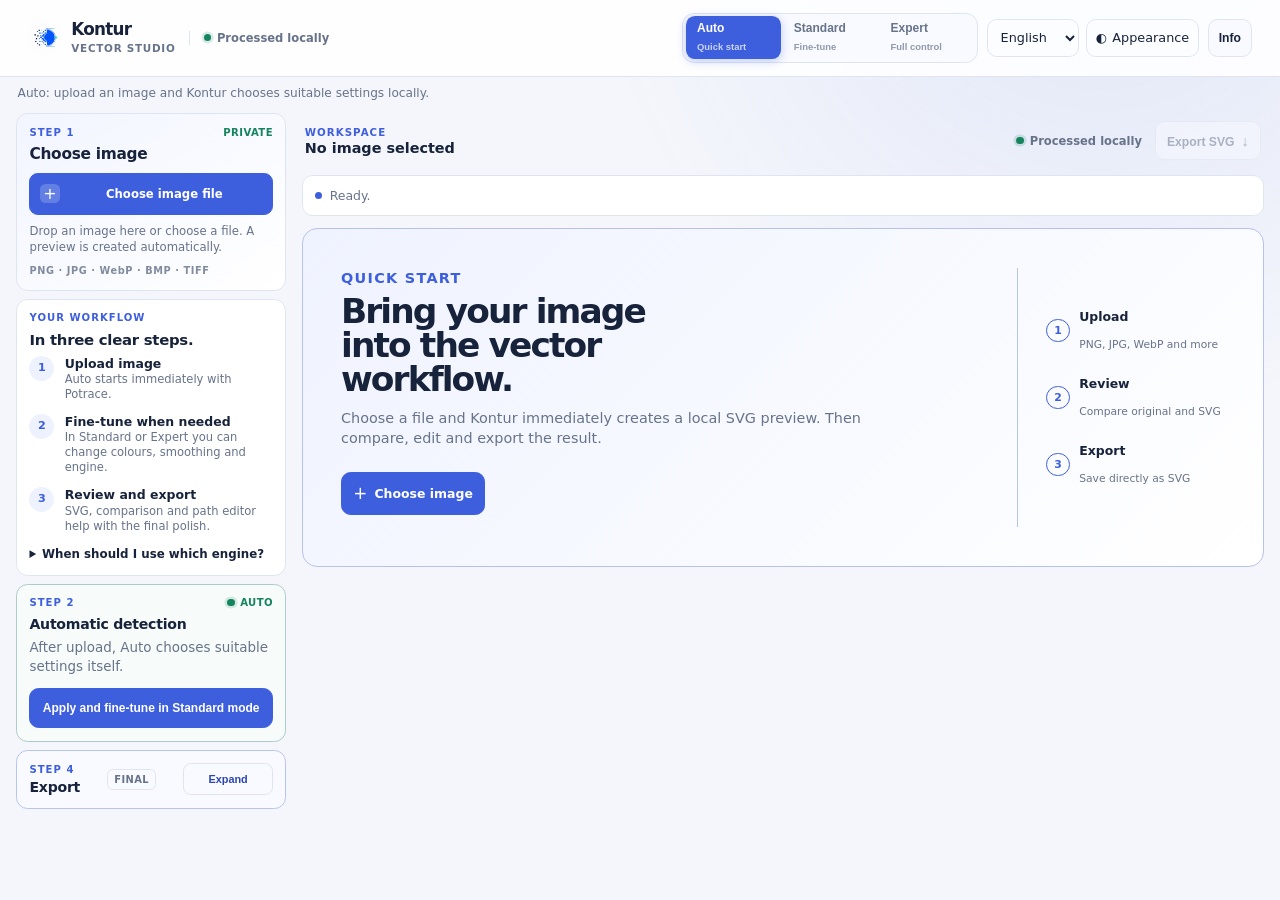
==== tool.html @ 6f922ee9 "init" ====
<!doctype html>
<html lang="de">
<head>
  <meta charset="utf-8" />
  <meta name="viewport" content="width=device-width, initial-scale=1, viewport-fit=cover" />
  <meta name="color-scheme" content="light dark" />
  <title>Kontur – Vektorwerkzeug</title>
  <script type="module" crossorigin src="./assets/tool-8g7IfiAO.js"></script>
  <link rel="modulepreload" crossorigin href="./assets/preferences-BocDan-e.js">
  <link rel="stylesheet" crossorigin href="./assets/tool-DD53dsA3.css">
</head>
<body data-mode="auto">
  <a class="skip-link" href="#workspace">Direkt zum Arbeitsbereich springen</a>
  <header class="topbar">
    <div class="topbar-heading">
      <a href="./" class="tool-home brand-lockup" aria-label="Kontur Startseite">
        <img src="./assets/kontur-mark-DJ_gaOQL.png" alt="" />
        <span><b>Kontur</b><small>Vector Studio</small></span>
      </a>
      <span class="local-badge"><i aria-hidden="true"></i> Verarbeitung lokal</span>
    </div>
    <div class="topbar-right">
      <div class="mode-switch" role="group" aria-label="Bedienmodus">
        <button type="button" data-mode-btn="auto" aria-pressed="true"><span>Auto</span><small>Schnellstart</small></button>
        <button type="button" data-mode-btn="standard" aria-pressed="false"><span>Standard</span><small>Feinjustieren</small></button>
        <button type="button" data-mode-btn="expert" aria-pressed="false"><span>Expert</span><small>Volle Kontrolle</small></button>
      </div>
      <div class="preference-controls" aria-label="Darstellung und Sprache">
        <label class="preference-select"><span class="visually-hidden">Sprache</span><select id="languageSelect" aria-label="Sprache"><option value="de">Deutsch</option><option value="en">English</option></select></label>
        <button id="themeToggle" class="theme-toggle" type="button" aria-label="Farbschema ändern" aria-pressed="false"><span aria-hidden="true">◐</span><span class="theme-label">Darstellung</span></button>
      </div>
      <button id="dependenciesButton" class="pill dependency-trigger" type="button" aria-haspopup="dialog" aria-controls="dependenciesDialog" aria-expanded="false" aria-label="Technik und Lizenzen anzeigen">
        Info
      </button>
    </div>
  </header>
  <dialog id="dependenciesDialog" class="dependencies-dialog" aria-labelledby="dependenciesTitle">
    <div class="dependencies-dialog-header">
      <div>
        <p class="eyebrow">Technik &amp; Lizenzen</p>
        <h2 id="dependenciesTitle">Worauf Kontur aufbaut</h2>
      </div>
      <button id="closeDependencies" type="button" class="dialog-close" aria-label="Hinweis schließen">×</button>
    </div>
    <p>Kontur kombiniert bewährte Open-Source-Werkzeuge für Vektorisierung, Bildverarbeitung und die Weboberfläche.</p>
    <p id="engineStatus" class="dependency-engine">Engine wird geprüft …</p>
    <div class="dependency-list" role="list">
      <article role="listitem"><strong><a href="https://potrace.sourceforge.net/" target="_blank" rel="noreferrer">Potrace</a></strong><span>Kontur- und Pfadvektorisierung · GPL-2.0</span></article>
      <article role="listitem"><strong><a href="https://www.npmjs.com/package/esm-potrace-wasm" target="_blank" rel="noreferrer">esm-potrace-wasm</a></strong><span>Potrace im Browser per WebAssembly · GPL-2.0</span></article>
      <article role="listitem"><strong><a href="https://github.com/jankovicsandras/imagetracerjs" target="_blank" rel="noreferrer">ImageTracerJS</a></strong><span>Optionale Farblayer-Vergleichsengine · Unlicense</span></article>
      <article role="listitem"><strong><a href="https://fastapi.tiangolo.com/" target="_blank" rel="noreferrer">FastAPI</a> · <a href="https://www.uvicorn.org/" target="_blank" rel="noreferrer">Uvicorn</a></strong><span>Server-API und lokale Laufzeit</span></article>
      <article role="listitem"><strong><a href="https://python-pillow.org/" target="_blank" rel="noreferrer">Pillow</a> · <a href="https://numpy.org/" target="_blank" rel="noreferrer">NumPy</a> · <a href="https://scipy.org/" target="_blank" rel="noreferrer">SciPy</a></strong><span>Bildverarbeitung, Analyse und Filter</span></article>
      <article role="listitem"><strong><a href="https://vite.dev/" target="_blank" rel="noreferrer">Vite</a></strong><span>Statischer Browser-Build für GitHub Pages</span></article>
    </div>
    <small>Die vollständigen direkten Abhängigkeiten stehen in <code>requirements.txt</code>, <code>package.json</code> und <code>package-lock.json</code>. Für die Veröffentlichung gelten die jeweiligen Lizenzbedingungen der verwendeten Projekte.</small>
  </dialog>
  <p id="modeHint" class="mode-hint"></p>

  <main class="layout">
    <aside class="controls" aria-label="Vektorisierungs-Einstellungen">
      <section class="card upload-card" id="dropzone">
        <div class="section-label"><span>Schritt 1</span><span class="upload-local">Privat</span></div>
        <h2>Bild auswählen</h2>
        <label class="file-picker" for="file" tabindex="0"><span class="file-picker-icon" aria-hidden="true">+</span><span>Bilddatei auswählen</span></label>
        <input id="file" class="visually-hidden" type="file" accept="image/*,.pbm,.pgm,.ppm,.bmp,.tif,.tiff" aria-describedby="fileHelp" />
        <p id="fileHelp">Ziehe ein Bild hierher oder wähle eine Datei. Die Vorschau wird automatisch erstellt.</p>
        <p class="upload-formats">PNG · JPG · WebP · BMP · TIFF</p>
      </section>

      <section class="card guide-card" id="guideCard" data-modes="auto">
        <div class="section-label"><span>Dein Ablauf</span></div>
        <h2>In drei klaren Schritten.</h2>
        <ol class="guide-list">
          <li><strong>Bild hochladen</strong><span>Auto startet direkt mit Potrace.</span></li>
          <li><strong>Bei Bedarf feinjustieren</strong><span>In Standard oder Expert kannst du Farben, Glättung und Engine ändern.</span></li>
          <li><strong>Ergebnis prüfen &amp; exportieren</strong><span>SVG, Vergleich und Pfad-Editor helfen beim letzten Feinschliff.</span></li>
        </ol>
        <details>
          <summary>Wann nehme ich welche Engine?</summary>
          <p><strong>Potrace</strong> ist der Standard und für Text, Logos und klare Konturen empfohlen. <strong>ImageTracerJS</strong> ist eine freiwillige Alternative zum Vergleichen von Farblayern; es wird nie automatisch gewählt.</p>
        </details>
      </section>

      <section class="card auto-summary" id="autoSummaryCard" data-modes="auto">
        <div class="section-label"><span>Schritt 2</span><span class="auto-indicator"><i aria-hidden="true"></i> Auto</span></div>
        <h2>Automatische Erkennung</h2>
        <div id="autoSummary" class="auto-summary-body">
          <p class="editor-empty">Nach dem Upload wählt Auto passende Einstellungen selbst aus.</p>
        </div>
        <button type="button" id="autoToStandard">Übernehmen &amp; in Standard feinjustieren</button>
      </section>

      <section class="card primary-colour-card" id="primaryColorCard" data-modes="auto standard expert">
        <div class="control-group-heading"><div><span class="section-label">Auto-Farben</span><h2>Hauptfarben-Abdeckung</h2></div><span class="control-group-note">Auto</span></div>
        <label>Abdeckung <span id="primary_color_coverage_value">60%</span>
          <input id="primary_color_coverage" name="primary_color_coverage" type="range" min="50" max="95" step="5" value="60" aria-describedby="primaryColorCoverageHelp" />
          <small id="primaryColorCoverageHelp">Kontur wählt die kleinste Zahl an Hauptfarben, die zusammen diesen Anteil der Vordergrundpixel abdecken. Der Außenhintergrund zählt nicht mit.</small>
        </label>
        <div class="primary-colour-actions">
          <button type="button" id="detectPrimaryColors">Hauptfarben automatisch bestimmen</button>
          <p id="primaryColorSummary" class="editor-empty" aria-live="polite">60% Abdeckung wird beim Auto-Trace verwendet.</p>
        </div>
      </section>

      <section class="card settings-card" data-modes="standard expert">
        <div class="section-label"><span>Schritt 2</span><span>Einstellungen</span></div>
        <h2>Einfach einstellen</h2>
        <p class="settings-intro">Starte mit einem Preset oder passe nur die Regler an, die für dein Bild wichtig sind.</p>
        <h3 class="settings-subheading">Presets</h3>
        <div class="button-row">
          <button type="button" data-preset="logo">Logo</button>
          <button type="button" data-preset="scan">Scan</button>
          <button type="button" data-preset="plotter">Plotter</button>
          <button type="button" data-preset="smooth_icon">Smooth Icon</button>
        </div>
      </section>

      <section class="card settings-card control-group" data-modes="standard expert">
        <div class="control-group-heading"><div><span class="section-label">Bild</span><h2>Vorverarbeitung</h2></div><span class="control-group-note">Optional</span></div>
        <p class="browser-capability-note" id="browserPreprocessNote" hidden>Browser-Version: Alpha, Tonwerte, Blur und Schwellwerte laufen lokal. Der adaptive Schwellwert ist browserseitig eine lokale Näherung. Median, Morphologie und Objektfilter gibt es in der Server-Version.</p>
        <label>Schwellwertmodus
          <select id="threshold_mode" name="threshold_mode">
            <option value="otsu">Otsu automatisch</option>
            <option value="fixed">Fixer Schwellwert</option>
            <option value="adaptive">Adaptiv lokal</option>
          </select>
        </label>
        <label>Fixer Schwellwert <span id="threshold_value">128</span>
          <input id="threshold" name="threshold" type="range" min="0" max="255" value="128" />
        </label>
        <label>Adaptive Radius <span id="adaptive_radius_value">12</span>
          <input id="adaptive_radius" name="adaptive_radius" type="range" min="2" max="80" value="12" />
        </label>
        <label>Adaptive Offset <span id="adaptive_offset_value">7</span>
          <input id="adaptive_offset" name="adaptive_offset" type="range" min="-40" max="40" step="0.5" value="7" />
        </label>
        <label class="check"><input id="invert" name="invert" type="checkbox" /> Invertieren</label>
        <label>Alpha-Behandlung
          <select id="alpha_mode" name="alpha_mode">
            <option value="white">Transparenz auf Weiß</option>
            <option value="black">Transparenz auf Schwarz</option>
            <option value="keep">Standard</option>
          </select>
        </label>
      </section>

      <section class="card settings-card control-group" data-modes="expert">
        <div class="control-group-heading"><div><span class="section-label">Bild</span><h2>Feinabstimmung</h2></div><span class="control-group-note">Expert</span></div>
        <label>Blur <span id="blur_radius_value">0</span>
          <input id="blur_radius" name="blur_radius" type="range" min="0" max="10" step="0.1" value="0" />
        </label>
        <label data-browser-server-only>Median <span id="median_size_value">0</span>
          <input id="median_size" name="median_size" type="range" min="0" max="9" step="1" value="0" />
        </label>
        <label>Helligkeit <span id="brightness_value">1</span>
          <input id="brightness" name="brightness" type="range" min="0.2" max="3" step="0.05" value="1" />
        </label>
        <label>Kontrast <span id="contrast_value">1</span>
          <input id="contrast" name="contrast" type="range" min="0.2" max="4" step="0.05" value="1" />
        </label>
        <label>Gamma <span id="gamma_value">1</span>
          <input id="gamma" name="gamma" type="range" min="0.2" max="4" step="0.05" value="1" />
        </label>
        <label data-browser-server-only>Opening <span id="morph_open_value">0</span>
          <input id="morph_open" name="morph_open" type="range" min="0" max="5" step="1" value="0" />
        </label>
        <label data-browser-server-only>Closing <span id="morph_close_value">0</span>
          <input id="morph_close" name="morph_close" type="range" min="0" max="5" step="1" value="0" />
        </label>
        <label data-browser-server-only>Kleine Objekte entfernen <span id="remove_small_objects_value">0</span> px
          <input id="remove_small_objects" name="remove_small_objects" type="range" min="0" max="1000" step="1" value="0" />
        </label>
      </section>

      <section class="card settings-card control-group" data-modes="standard expert">
        <div class="control-group-heading"><div><span class="section-label">Schritt 3</span><h2>Trace konfigurieren</h2></div><span class="control-group-note">SVG</span></div>
        <label id="traceEngineCard">Browser-Trace-Engine
          <select id="traceEngine" name="traceEngine">
            <option value="potrace">Potrace-WASM · empfohlen</option>
            <option value="imagetracer">ImageTracerJS · nur zum Vergleichen</option>
          </select>
          <small>Potrace bleibt die Voreinstellung – auch für Farbbilder. Die Auswahl läuft lokal im Browser.</small>
        </label>
        <label data-modes="standard">Kurvenglättung &amp; Punkte verbinden <span id="smoothness_value">50</span>
          <input id="smoothness" type="range" min="0" max="100" step="1" value="50" />
          <small>Links konturtreu, rechts glatter und mit weniger kleinen Punktinseln.</small>
        </label>
        <label>Farbe
          <input id="color" name="color" type="color" value="#111111" />
        </label>
        <label data-modes="expert">Turdsize <span id="turdsize_value">2</span>
          <input id="turdsize" name="turdsize" type="range" min="0" max="100" step="1" value="2" />
        </label>
        <label data-modes="expert">Turnpolicy
          <select id="turnpolicy" name="turnpolicy">
            <option value="minority">minority</option>
            <option value="majority">majority</option>
            <option value="black">black</option>
            <option value="white">white</option>
            <option value="left">left</option>
            <option value="right">right</option>
            <option value="random">random</option>
          </select>
        </label>
        <label data-modes="expert">Alphamax <span id="alphamax_value">1</span>
          <input id="alphamax" name="alphamax" type="range" min="0" max="1.333" step="0.01" value="1" />
        </label>
        <label class="check" data-modes="expert"><input id="opticurve" name="opticurve" type="checkbox" checked /> Opticurve aktiv</label>
        <label data-modes="expert">Opttolerance <span id="opttolerance_value">0.2</span>
          <input id="opttolerance" name="opttolerance" type="range" min="0" max="2" step="0.01" value="0.2" />
        </label>
        <label data-modes="expert">SVG-Präzision <span id="svg_precision_value">3</span>
          <input id="svg_precision" name="svg_precision" type="range" min="0" max="8" step="1" value="3" />
        </label>
        <label class="check" data-modes="expert"><input id="optimize_svg" name="optimize_svg" type="checkbox" checked /> SVG vereinfachen</label>
        <button id="traceButton" type="button" class="primary-button trace-action">Vorschau aktualisieren</button>
      </section>

      <section class="card settings-card control-group" data-modes="standard expert">
        <div class="control-group-heading"><div><span class="section-label">Optional</span><h2>Farbe &amp; Layer</h2></div><span class="control-group-note">Mehrfarbig</span></div>
        <p class="browser-capability-note" id="browserLayerNote" hidden>Browser-Version: Farblayer, Hintergrund-Erkennung, Farbinseln-Bereinigung und Kantenüberlappung laufen lokal. Sehr große Bilder benötigen dafür etwas mehr Rechenzeit.</p>
        <label>Posterize-Farben <span id="posterize_levels_value">1</span>
          <input id="posterize_levels" name="posterize_levels" type="range" min="1" max="12" step="1" value="1" />
        </label>
        <div id="posterizePalettePreview" class="posterize-palette-preview" aria-live="polite">
          <p class="editor-empty">Nach dem Upload siehst du hier die voraussichtlichen Paletten für jede Farbanzahl.</p>
        </div>
        <label class="check"><input id="posterize_skip_background" name="posterize_skip_background" type="checkbox" checked /> dominanten/weißen Hintergrund überspringen</label>
        <label>Ähnliche Farbinseln angleichen <span id="posterize_color_merge_value">28</span>
          <input id="posterize_color_merge" name="posterize_color_merge" type="range" min="0" max="100" step="1" value="28" />
          <small>Gleicht nur kleine, direkt angrenzende Farbfragmente an. 0 deaktiviert diese Bereinigung.</small>
        </label>
        <label>Speckle-Filter <span id="posterize_min_region_value">0</span> px
          <input id="posterize_min_region" name="posterize_min_region" type="range" min="0" max="60" step="1" value="0" />
          <small>Entfernt isolierte Farbinseln entlang der Konturen. Kleine Werte von 2–6 eignen sich gut für komprimierte Logos.</small>
        </label>
        <div id="layers" class="layers"></div>
      </section>

      <section class="card export-card">
        <div class="control-group-heading"><div><span class="section-label">Schritt 4</span><h2>Export</h2></div><span class="control-group-note">Final</span></div>
        <div class="button-row export-row">
          <button type="button" data-backend="svg">SVG</button>
          <button type="button" data-backend="dxf" data-browser-server-only>DXF</button>
          <button type="button" data-backend="eps" data-browser-server-only>EPS</button>
          <button type="button" data-backend="pdf" data-browser-server-only>PDF</button>
        </div>
        <div data-modes="expert" data-browser-server-only class="expert-export">
          <label>Weiteres Backend
            <select id="extraBackend">
              <option value="gimppath">gimppath</option>
              <option value="ps">ps</option>
              <option value="pdfpage">pdfpage</option>
              <option value="geojson">geojson</option>
              <option value="pgm">pgm</option>
            </select>
          </label>
          <button type="button" id="extraExportButton">Exportieren</button>
        </div>
        <div data-modes="standard expert" data-browser-server-only>
          <hr />
          <label>Batch-Dateien
            <input id="batchFiles" type="file" multiple accept="image/*,.pbm,.pgm,.ppm,.bmp,.tif,.tiff" />
          </label>
          <button id="batchButton" type="button">Batch als ZIP</button>
        </div>
      </section>
    </aside>

    <section class="workspace" id="workspace" tabindex="-1" aria-label="Vorschau und SVG-Editor">
      <div class="workspace-topline">
        <div class="workspace-context">
          <span class="workspace-overline">Arbeitsfläche</span>
          <strong id="fileSummary">Noch kein Bild ausgewählt</strong>
        </div>
        <div class="workspace-actions">
          <span class="workspace-local"><i aria-hidden="true"></i> Lokal verarbeitet</span>
          <button id="workspaceExport" type="button" class="workspace-export" data-backend="svg" disabled>SVG exportieren <span aria-hidden="true">↓</span></button>
        </div>
      </div>
      <div class="status" id="status" role="status" aria-live="polite" aria-atomic="true"><i aria-hidden="true"></i>Bereit.</div>
      <section class="quickstart" id="quickstart" aria-labelledby="quickstartTitle">
        <div>
          <p class="eyebrow">Schnellstart</p>
          <h2 id="quickstartTitle">Zieh dein Bild in den Vektor-Workflow.</h2>
          <p>Wähle eine Datei aus und Kontur erstellt direkt eine lokale SVG-Vorschau. Danach vergleichst, bearbeitest und exportierst du das Ergebnis.</p>
          <label class="welcome-upload" for="file"><span aria-hidden="true">+</span> Bild auswählen</label>
        </div>
        <div class="workflow-steps" aria-label="Arbeitsablauf">
          <span><i>1</i><b>Hochladen</b><small>PNG, JPG, WebP und mehr</small></span>
          <span><i>2</i><b>Prüfen</b><small>Original und SVG vergleichen</small></span>
          <span><i>3</i><b>Exportieren</b><small>Direkt als SVG speichern</small></span>
        </div>
      </section>
      <div class="preview-grid">
        <article class="preview-card source-card" id="sourcePreview" data-source-view="original">
          <div class="card-heading">
            <div>
              <span class="card-kicker">Quelle</span>
              <h2>Original &amp; Vorlage</h2>
              <p>Dein Bild und die aufbereitete Trace-Vorlage.</p>
            </div>
            <div class="preview-switch" role="group" aria-label="Rasteransicht">
              <button type="button" data-source-view-btn="original">Original</button>
              <button type="button" data-source-view-btn="layers"><span id="maskPreviewTitle">Binärmaske</span></button>
            </div>
          </div>
          <div class="stage source-stage">
            <p class="stage-empty">Nach dem Upload erscheinen hier Original und aufbereitete Vorlage.</p>
            <img id="originalPreview" alt="Originalvorschau" />
            <img id="binaryPreview" alt="Binäre Vorschau" />
          </div>
        </article>
        <article class="preview-card wide result-card" id="resultPreview" data-result-view="vector">
          <div class="card-heading">
            <div>
              <span class="card-kicker">Ergebnis</span>
              <h2>SVG prüfen</h2>
              <p id="resultViewHint">Klicke Pfade direkt in der SVG an, um sie zu bearbeiten.</p>
            </div>
            <div class="preview-switch" role="group" aria-label="Vektoransicht">
              <button type="button" data-result-view-btn="vector">SVG</button>
              <button type="button" data-result-view-btn="compare">Vergleich</button>
            </div>
          </div>
          <div class="result-panel" id="vectorResultPanel">
            <div class="stage svg-stage" id="svgPreview">
              <p class="stage-empty stage-empty-vector">Die bearbeitbare SVG erscheint nach dem ersten Trace hier.</p>
            </div>
          </div>
          <div class="result-panel" id="compareResultPanel" hidden>
            <div class="compare-panel-heading">
              <p id="compareInstruction">Ziehe die Trennlinie direkt im Bild: links Vektor, rechts Original.</p>
              <span class="compare-readout" id="compareReadout">Vektor links 50%</span>
            </div>
            <div class="compare-stage" id="compareStage" style="--compare-position: 50%;" aria-describedby="compareInstruction compareReadout">
              <img id="compareOriginal" alt="Original für den Direktvergleich" />
              <div class="compare-vector" id="compareVector" aria-hidden="true"></div>
              <div class="compare-divider" aria-hidden="true"><i></i></div>
              <div class="compare-side-labels" aria-hidden="true"><span>Vektor</span><span>Original</span></div>
              <p class="stage-empty stage-empty-compare">Nach dem Trace kannst du Vektor und Original direkt vergleichen.</p>
              <input id="compareRange" class="compare-range" type="range" min="0" max="100" value="50" aria-label="Vergleichsposition: links Vektor, rechts Original" aria-describedby="compareInstruction" />
            </div>
          </div>
        </article>
        <section class="card vector-editor" aria-labelledby="vectorEditorTitle" data-modes="standard expert">
          <div class="card-heading editor-appbar">
            <div>
              <p class="editor-app-label">Schritt 4 · SVG-Editor</p>
              <h2 id="vectorEditorTitle">Verfeinern</h2>
            </div>
            <div class="editor-app-actions" role="group" aria-label="Schnellaktionen">
              <button type="button" data-editor-proxy="undoEditor" aria-label="Rückgängig" title="Rückgängig">↶</button>
              <button type="button" data-editor-proxy="redoEditor" aria-label="Wiederholen" title="Wiederholen">↷</button>
              <button type="button" data-editor-proxy="resetSvgEditor" aria-label="Änderungen verwerfen" title="Änderungen verwerfen">↺</button>
              <button id="exportEditedSvg" type="button" disabled>Exportieren</button>
            </div>
          </div>
          <div class="editor-grid">
            <section class="editor-panel editor-layers-panel">
              <h3>Farblayer</h3>
              <div id="editorLayerControls" class="editor-layer-controls" aria-live="polite">
                <p class="editor-empty">Nach dem ersten Trace erscheinen hier die Farblayer.</p>
              </div>
              <p class="editor-empty editor-layer-export-hint">Häkchen steuern Sichtbarkeit und Export. Mit ↑/↓ änderst du die Stapelreihenfolge; Farbe und Deckkraft gelten für den ganzen Layer. Für eine Maske zuerst die sichtbare Maskenform auswählen.</p>
              <button id="exportVisibleLayers" type="button" disabled>Sichtbare Layer exportieren</button>
            </section>
            <section class="editor-panel editor-tools-panel">
              <h3>Auswahl &amp; Bereinigung</h3>
              <p class="editor-empty">Klicke Pfade an oder ziehe auf leerer Fläche einen Auswahlrahmen auf. Ziehe eine bestehende Auswahl direkt in der Grafik, um sie zu verschieben.</p>
              <div class="selection-toolbar" role="group" aria-label="Pfadauswahl">
                <button id="selectAllPaths" type="button" disabled>Alle auswählen</button>
                <button id="invertPathSelection" type="button" disabled>Auswahl umkehren</button>
                <button id="clearPathSelection" type="button" disabled>Aufheben</button>
              </div>
              <div class="selection-gesture-controls">
                <label>Auswahlform
                  <select id="selectionGestureShape">
                    <option value="rectangle">Rechteck</option>
                    <option value="polygon">Polygon</option>
                    <option value="freehand">Freihand</option>
                  </select>
                </label>
                <label>Trefferregel
                  <select id="selectionGestureRule">
                    <option value="touch">Berührt den Rahmen</option>
                    <option value="inside">Komplett im Rahmen</option>
                  </select>
                </label>
              </div>
              <small class="selection-gesture-hint">Polygon: Punkte klicken und mit Doppelklick oder Enter abschließen. Freihand: auf leerer Fläche zeichnen.</small>
              <div class="editor-history" role="group" aria-label="Bearbeitungsverlauf">
                <button id="undoEditor" type="button" disabled>Rückgängig</button>
                <button id="redoEditor" type="button" disabled>Wiederholen</button>
              </div>
              <p id="editorSelection" class="editor-empty" aria-live="polite">Klicke in der SVG-Vorschau auf einen Pfad, um ihn zu färben oder zu löschen.</p>
              <details class="editor-transform-panel" open>
                <summary>Duplizieren, Anordnen &amp; Ausrichten</summary>
                <p class="editor-empty">Mehrere Pfade lassen sich relativ zu ihrer gemeinsamen Auswahl ausrichten oder gleichmäßig verteilen.</p>
                <h4>Objekte</h4>
                <div class="editor-command-grid">
                  <button id="duplicateSelectedPaths" type="button" disabled>Duplizieren</button>
                  <button id="sendSelectionBackward" type="button" disabled>Eine Ebene zurück</button>
                  <button id="bringSelectionForward" type="button" disabled>Eine Ebene vor</button>
                  <button id="sendSelectionToBack" type="button" disabled>Ganz nach hinten</button>
                  <button id="bringSelectionToFront" type="button" disabled>Ganz nach vorn</button>
                </div>
                <h4>Ausrichten</h4>
                <div class="editor-command-grid editor-align-grid">
                  <button id="alignSelectionLeft" type="button" disabled>Links</button>
                  <button id="alignSelectionCenterX" type="button" disabled>Horizontal mittig</button>
                  <button id="alignSelectionRight" type="button" disabled>Rechts</button>
                  <button id="alignSelectionTop" type="button" disabled>Oben</button>
                  <button id="alignSelectionCenterY" type="button" disabled>Vertikal mittig</button>
                  <button id="alignSelectionBottom" type="button" disabled>Unten</button>
                  <button id="distributeSelectionHoriz" type="button" disabled>Horizontal verteilen</button>
                  <button id="distributeSelectionVertical" type="button" disabled>Vertikal verteilen</button>
                </div>
              </details>
              <details class="editor-tool-panel">
                <summary>Füllung &amp; Farblayer</summary>
                <p class="editor-empty">Farbe angleichen bündelt vollständige, ausgewählte Farblayer in der Layerliste. Die einzelnen Formen bleiben dabei erhalten.</p>
                <button id="mergeSelectedLayers" type="button" disabled>Farben angleichen &amp; Layer bündeln</button>
                <div class="gradient-controls">
                  <label>Startfarbe <input id="gradientStartColor" type="color" value="#2563eb" /></label>
                  <label>Endfarbe <input id="gradientEndColor" type="color" value="#8b5cf6" /></label>
                  <label>Winkel <span class="input-with-unit"><input id="gradientAngle" type="number" min="0" max="360" step="1" value="0" inputmode="numeric" /><i>°</i></span></label>
                </div>
                <button id="applyGradient" type="button" disabled>Farbverlauf auf Auswahl</button>
                <small>0° verläuft von links nach rechts. Der Verlauf richtet sich an der gesamten Auswahl aus.</small>
              </details>
              <details class="editor-tool-panel">
                <summary>Boolean (2 Pfade)</summary>
                <p class="editor-empty">Der zuletzt aktive Pfad bleibt erhalten. Vereinigung kombiniert Pfaddaten; Differenz und Schnittmenge bleiben als kompatible SVG-Maske bzw. -Clipping exportierbar.</p>
                <div class="editor-command-grid editor-boolean-grid">
                  <button id="booleanUnion" type="button" disabled>Vereinigung</button>
                  <button id="booleanDifference" type="button" disabled>Differenz</button>
                  <button id="booleanIntersection" type="button" disabled>Schnittmenge</button>
                </div>
                <small>Für präzise Geometrie werden nur zwei unverformte Pfade akzeptiert; zuvor verschobene Pfade lassen sich über „Änderungen verwerfen“ zurücksetzen.</small>
              </details>
              <div class="auto-select-panel">
                <div class="auto-select-heading">
                  <h4>Auto-Auswahl</h4>
                  <label class="check editor-inline-check"><input id="selectionRuleAdditive" type="checkbox" /> Auswahl ergänzen</label>
                </div>
                <div class="auto-select-actions">
                  <button id="selectPathsByColor" type="button" disabled>Gleiche Farbe wählen</button>
                  <label>Boxfläche kleiner als
                    <span class="input-with-unit"><input id="selectMaxArea" type="number" min="0" step="1" value="250" inputmode="decimal" /><i>SVG²</i></span>
                  </label>
                  <button id="selectSmallPaths" type="button" disabled>Kleine wählen</button>
                  <label>Boxfläche größer als
                    <span class="input-with-unit"><input id="selectMinArea" type="number" min="0" step="1" value="2500" inputmode="decimal" /><i>SVG²</i></span>
                  </label>
                  <button id="selectLargePaths" type="button" disabled>Große wählen</button>
                  <label>Abstand zur Auswahl
                    <span class="input-with-unit"><input id="selectNearbyDistance" type="number" min="0" step="1" value="40" inputmode="decimal" /><i>SVG</i></span>
                  </label>
                  <button id="selectNearbyPaths" type="button" disabled>Nahe wählen</button>
                </div>
                <small>„Nahe“ verwendet den zuletzt ausgewählten Pfad als Referenz. Die Boxfläche ist ideal für Punktartefakte; bei Bedarf die Grenzwerte an die SVG-Größe anpassen.</small>
              </div>
              <h3 class="editor-action-heading">Ausgewählte Pfade</h3>
              <div class="editor-actions">
                <button id="showNodes" type="button" disabled>Stützpunkte anzeigen</button>
                <button id="smoothSelectedPath" type="button" disabled>Pfad glätten</button>
                <button id="deleteSelectedPath" type="button" class="danger-button" disabled>Auswahl löschen</button>
                <button id="resetSvgEditor" type="button" disabled>Änderungen verwerfen</button>
              </div>
              <label class="selected-path-color">Farbe der Auswahl
                <input id="selectedPathColor" type="color" value="#111111" disabled />
              </label>
              <label>Glättungsstärke <span id="editorSmoothing_value">55</span>
                <input id="editorSmoothing" type="range" min="0" max="100" value="55" />
              </label>
              <small>Die Pfadglättung arbeitet nur auf zusammenhängenden Konturen. Mehrteilige Potrace-Pfade bleiben unverändert geschützt.</small>
            </section>
          </div>
        </section>
      </div>
      <section class="card metrics-card">
        <div class="metrics-heading"><div><span class="card-kicker">Datei-Check</span><h2>Analyse</h2></div><p>Aktuelle SVG-Werte</p></div>
        <dl id="metrics">
          <dt>Engine</dt><dd>—</dd>
          <dt>Pfade</dt><dd>—</dd>
          <dt>Dateigröße</dt><dd>—</dd>
          <dt>ViewBox</dt><dd>—</dd>
        </dl>
      </section>
    </section>
  </main>

</body>
</html>
---- assets/tool-DD53dsA3.css ----
:root{--bg:#f4f6fb;--panel:#fff;--panel-2:#f8faff;--text:#17223b;--muted:#67738a;--line:#dfe5f0;--accent:#3e5fdd;--accent-strong:#2c46ad;--accent-soft:#eef2ff;--danger:#b42318;--ok:#16835f;--ok-soft:#e9f8f1;--warn:#9b6911;--warn-soft:#fff6df;--shadow:0 14px 34px #22335414;--radius:14px;--radius-sm:8px}:root[data-theme=dark]{--bg:#0e1420;--panel:#171f2d;--panel-2:#1c2636;--text:#eef3fb;--muted:#a4b0c4;--line:#2b374b;--accent:#7f94ff;--accent-strong:#a7b5ff;--accent-soft:#202d50;--danger:#ff7771;--ok:#58d9a9;--ok-soft:#12372c;--warn:#f4bd52;--warn-soft:#382d13;--shadow:0 14px 34px #0000004d}@media (prefers-color-scheme:dark){:root:not([data-theme=light]){--bg:#0e1420;--panel:#171f2d;--panel-2:#1c2636;--text:#eef3fb;--muted:#a4b0c4;--line:#2b374b;--accent:#7f94ff;--accent-strong:#a7b5ff;--accent-soft:#202d50;--danger:#ff7771;--ok:#58d9a9;--ok-soft:#12372c;--warn:#f4bd52;--warn-soft:#382d13;--shadow:0 14px 34px #0000004d}}*{box-sizing:border-box}.skip-link{z-index:100;border-radius:var(--radius-sm);background:var(--text);color:var(--panel);padding:.65rem .9rem;font-weight:700;text-decoration:none;transition:transform .15s;position:fixed;top:.75rem;left:1rem;transform:translateY(-160%)}.skip-link:focus{transform:translateY(0)}.visually-hidden{clip:rect(0, 0, 0, 0);white-space:nowrap;border:0;width:1px;height:1px;margin:-1px;padding:0;position:absolute;overflow:hidden}body{color:var(--text);background:var(--bg);margin:0;font-family:ui-sans-serif,system-ui,-apple-system,Segoe UI,Roboto,sans-serif;transition:background-color .2s,color .2s}.topbar{border-bottom:1px solid var(--line);background:color-mix(in srgb, var(--panel) 92%, transparent);-webkit-backdrop-filter:blur(10px);backdrop-filter:blur(10px);z-index:20;flex-wrap:wrap;justify-content:space-between;align-items:flex-start;gap:1rem;padding:1.1rem 1.5rem;display:flex;position:sticky;top:0}.topbar-heading h1{background:linear-gradient(90deg, var(--accent), var(--accent-strong));color:#0000;-webkit-background-clip:text;background-clip:text}.topbar-right{flex-wrap:wrap;align-items:center;gap:.75rem;display:flex}.preference-controls{align-items:center;gap:.4rem;display:inline-flex}.preference-select{margin:0}.preference-select select,.theme-toggle{border:1px solid var(--line);background:var(--panel-2);width:auto;min-height:2.2rem;color:var(--text);font:inherit;border-radius:999px;margin:0;padding:.35rem .55rem;font-size:.8rem}.theme-toggle{cursor:pointer;align-items:center;gap:.35rem;display:inline-flex}h1,h2{margin:0}h1{letter-spacing:-.01em;font-size:1.4rem}.tool-home{color:inherit;text-decoration:none}.tool-home:hover{text-decoration:underline}h2{letter-spacing:.01em;margin-bottom:.85rem;font-size:.92rem}p{color:var(--muted);margin:.25rem 0 0}small{color:var(--muted);margin-top:.35rem;line-height:1.35;display:block}.mode-switch{background:var(--panel-2);border:1px solid var(--line);border-radius:999px;gap:.15rem;padding:.2rem;display:inline-flex}.mode-switch button{width:auto;color:var(--muted);cursor:pointer;background:0 0;border:none;border-radius:999px;margin:0;padding:.4rem .95rem;font-size:.82rem;font-weight:600;transition:background-color .15s,color .15s}.mode-switch button:hover{color:var(--text)}.mode-switch button.active{background:var(--accent);color:#fff;box-shadow:0 2px 8px #3457d559}.mode-hint{color:var(--muted);margin:.55rem 1.5rem 0;font-size:.82rem}.pill{border:1px solid var(--line);background:var(--panel-2);white-space:nowrap;border-radius:999px;padding:.45rem .7rem;font-size:.85rem}.pill.warn{color:var(--warn);border-color:color-mix(in srgb, var(--warn) 45%, var(--line));background:var(--warn-soft)}.pill.ok{color:var(--ok);border-color:color-mix(in srgb, var(--ok) 45%, var(--line));background:var(--ok-soft)}.dependency-trigger{cursor:pointer;width:auto;margin:0}.dependency-trigger:after{content:"↗";margin-left:.4rem;font-size:.8em}.dependencies-dialog{border:1px solid var(--line);border-radius:var(--radius);background:var(--panel);width:min(36rem,100vw - 2rem);max-height:min(44rem,100vh - 2rem);color:var(--text);box-shadow:var(--shadow);margin:auto;padding:1.25rem;overflow:auto}.dependencies-dialog::backdrop{-webkit-backdrop-filter:blur(3px);backdrop-filter:blur(3px);background:#0a0f1c8c}.dependencies-dialog-header{justify-content:space-between;align-items:flex-start;gap:1rem;display:flex}.dependencies-dialog h2{margin-bottom:.25rem;font-size:1.1rem}.dialog-close{flex:none;width:2.2rem;min-height:2.2rem;margin:0;padding:0;font-size:1.4rem;line-height:1}.dependency-engine{border:1px solid var(--line);border-radius:var(--radius-sm);background:var(--panel-2);color:var(--text);margin:1rem 0;padding:.6rem .7rem;font-weight:700}.dependency-engine.warn{color:var(--warn);border-color:color-mix(in srgb, var(--warn) 45%, var(--line))}.dependency-list{gap:.55rem;display:grid}.dependency-list article{border:1px solid var(--line);border-radius:var(--radius-sm);background:var(--panel-2);gap:.15rem;padding:.65rem .75rem;display:grid}.dependency-list a{color:var(--accent);text-underline-offset:.14em;text-decoration-thickness:1px}.dependency-list a:hover{color:var(--accent-strong)}.dependency-list span{color:var(--muted);font-size:.83rem;line-height:1.35}.layout{grid-template-columns:minmax(280px,380px) 1fr;min-height:calc(100vh - 110px);display:grid}.controls{border-right:1px solid var(--line);padding:1rem;overflow:auto}.card,.preview-card{background:var(--panel);border:1px solid var(--line);border-radius:var(--radius);box-shadow:var(--shadow)}.card{margin-bottom:1rem;padding:1.1rem}.upload-card{border-style:dashed}.file-picker{border:1px solid var(--accent);border-radius:var(--radius-sm);background:var(--accent);color:#fff;cursor:pointer;place-items:center;min-height:2.55rem;padding:.55rem .8rem;font-size:.88rem;font-weight:700;display:grid}.file-picker:hover{background:var(--accent-strong);border-color:var(--accent-strong)}.upload-card.dragover{border-color:var(--accent);background:var(--accent-soft)}.auto-summary-body{color:var(--text);font-size:.86rem;line-height:1.4}.auto-summary-body strong{color:var(--accent-strong);margin-bottom:.3rem;display:block}.browser-capability-note{border-left:3px solid var(--accent);border-radius:0 var(--radius-sm) var(--radius-sm) 0;background:var(--accent-soft);color:var(--muted);margin:-.15rem 0 .8rem;padding:.65rem .75rem;font-size:.8rem;line-height:1.35}#autoToStandard{background:var(--accent);color:#fff;border-color:var(--accent);margin-top:.9rem}#autoToStandard:hover{border-color:var(--accent-strong);background:var(--accent-strong)}.guide-list{counter-reset:guide;gap:.65rem;margin:0;padding:0;list-style:none;display:grid}.guide-list li{min-height:2.15rem;color:var(--text);counter-increment:guide;padding-left:2.45rem;font-size:.84rem;line-height:1.3;position:relative}.guide-list li:before{content:counter(guide);background:var(--accent-soft);width:1.75rem;height:1.75rem;color:var(--accent);border-radius:50%;place-items:center;font-weight:800;display:grid;position:absolute;top:0;left:0}.guide-list strong,.guide-list span{display:block}.guide-list span{color:var(--muted);font-size:.8rem}details{color:var(--muted);margin-top:.9rem;font-size:.82rem;line-height:1.4}summary{color:var(--text);cursor:pointer;font-weight:650}details p{font-size:inherit;margin-top:.6rem}.primary-button{border-color:var(--accent);background:var(--accent);color:#fff}.primary-button:hover{border-color:var(--accent-strong);background:var(--accent-strong)}.trace-action{margin-top:.7rem}label{color:var(--muted);margin:.8rem 0;font-size:.86rem;display:block}label.check{color:var(--text);align-items:center;gap:.5rem;display:flex}input[type=range],input[type=file],select,button,input[type=color]{width:100%;accent-color:var(--accent);margin-top:.35rem}select,button,input[type=file]{border:1px solid var(--line);border-radius:var(--radius-sm);background:var(--panel);color:var(--text);padding:.55rem .65rem}button{cursor:pointer;background:var(--panel-2);font-weight:600;transition:border-color .15s,transform 50ms}button:hover{border-color:var(--accent)}button:active{transform:translateY(1px)}button:disabled{opacity:.5;cursor:not-allowed}.button-row{grid-template-columns:repeat(2,minmax(0,1fr));gap:.5rem;display:grid}.export-row{grid-template-columns:repeat(4,minmax(0,1fr))}.expert-export{margin-top:.6rem}hr{border:0;border-top:1px solid var(--line);margin:1rem 0}.workspace{padding:1rem;overflow:auto}.quickstart{border:1px solid color-mix(in srgb, var(--accent) 30%, var(--line));border-radius:var(--radius);background:linear-gradient(120deg, var(--accent-soft), var(--panel));justify-content:space-between;align-items:center;gap:1.5rem;margin-bottom:1rem;padding:1.2rem;display:flex}.quickstart h2{margin-bottom:.4rem;font-size:1.15rem}.quickstart p{max-width:42rem;line-height:1.4}.eyebrow{color:var(--accent);letter-spacing:.09em;text-transform:uppercase;margin:0 0 .35rem;font-size:.72rem;font-weight:800}.workflow-steps{gap:.45rem;min-width:10rem;display:grid}.workflow-steps span{color:var(--accent);align-items:center;gap:.5rem;font-size:.85rem;font-weight:800;display:flex}.workflow-steps span:before{content:"";border:2px solid;border-radius:50%;width:1.2rem;height:1.2rem}.workflow-steps b{color:var(--text)}.status{background:var(--panel);border:1px solid var(--line);border-radius:var(--radius-sm);color:var(--muted);margin-bottom:1rem;padding:.75rem .9rem}.status.error{color:var(--danger);border-color:color-mix(in srgb, var(--danger) 40%, var(--line));background:color-mix(in srgb, var(--danger) 8%, var(--panel))}.preview-grid{grid-template-columns:minmax(300px,.9fr) minmax(460px,1.65fr);align-items:start;gap:1rem;display:grid}.preview-card{min-width:0;min-height:320px;padding:1rem}.preview-card.wide{grid-column:auto;min-height:0}.source-card{min-height:0}.source-stage{position:relative}.source-stage>img{grid-area:1/1}.source-card[data-source-view=original] #binaryPreview,.source-card[data-source-view=layers] #originalPreview{display:none}.stage{border:1px solid var(--line);border-radius:var(--radius-sm);background-image:linear-gradient(45deg, color-mix(in srgb, var(--line) 60%, transparent) 25%, transparent 25%), linear-gradient(-45deg, color-mix(in srgb, var(--line) 60%, transparent) 25%, transparent 25%), linear-gradient(45deg, transparent 75%, color-mix(in srgb, var(--line) 60%, transparent) 75%), linear-gradient(-45deg, transparent 75%, color-mix(in srgb, var(--line) 60%, transparent) 75%);background-position:0 0,0 10px,10px -10px,-10px 0;background-size:20px 20px;place-items:center;min-height:260px;display:grid;position:relative;overflow:auto}.stage img:not([src]){display:none}.stage-empty{z-index:5;border:1px dashed color-mix(in srgb, var(--muted) 45%, var(--line));background:color-mix(in srgb, var(--panel) 92%, transparent);max-width:18rem;color:var(--muted);text-align:center;pointer-events:none;border-radius:8px;grid-area:1/1;margin:0;padding:.75rem .9rem;font-size:.84rem;line-height:1.4}:is(.source-stage:has(#originalPreview[src]) .stage-empty,.svg-stage:has(svg) .stage-empty-vector,.compare-stage:has(#compareOriginal[src]) .stage-empty-compare){display:none}.stage img,.svg-stage svg{max-width:100%;max-height:70vh}.svg-stage svg{border:1px solid var(--line);background:#fff}.card-heading{justify-content:space-between;align-items:flex-start;gap:1rem;display:flex}.preview-switch{border:1px solid var(--line);background:var(--panel-2);border-radius:999px;align-items:center;padding:.2rem;display:inline-flex}.preview-switch button{width:auto;color:var(--muted);background:0 0;border:0;border-radius:999px;margin:0;padding:.35rem .6rem;font-size:.78rem}.preview-switch button.active{background:var(--panel);color:var(--accent);box-shadow:0 1px 3px #1018281f}.result-panel[hidden]{display:none}.compare-readout{border:1px solid var(--line);color:var(--accent);background:var(--accent-soft);border-radius:999px;flex:none;padding:.3rem .55rem;font-size:.78rem;font-weight:700}.compare-panel-heading{justify-content:space-between;align-items:center;gap:1rem;margin-bottom:.7rem;display:flex}.compare-panel-heading p{margin:0}.compare-stage{--compare-position:50%;cursor:ew-resize;touch-action:none;border:1px solid var(--line);border-radius:var(--radius-sm);background-image:linear-gradient(45deg, color-mix(in srgb, var(--line) 60%, transparent) 25%, transparent 25%), linear-gradient(-45deg, color-mix(in srgb, var(--line) 60%, transparent) 25%, transparent 25%), linear-gradient(45deg, transparent 75%, color-mix(in srgb, var(--line) 60%, transparent) 75%), linear-gradient(-45deg, transparent 75%, color-mix(in srgb, var(--line) 60%, transparent) 75%);background-position:0 0,0 10px,10px -10px,-10px 0;background-size:20px 20px;min-height:520px;position:relative;overflow:hidden}.compare-stage>.stage-empty-compare{position:absolute;top:50%;left:50%;transform:translate(-50%,-50%)}.compare-stage>img,.compare-vector,.compare-vector svg{width:100%;height:100%;position:absolute;inset:0}.compare-stage>img:not([src]){display:none}.compare-stage>img{z-index:0;object-fit:contain}.compare-vector{z-index:1;clip-path:inset(0 calc(100% - var(--compare-position)) 0 0);place-items:center;display:grid}.compare-vector svg{object-fit:contain;background:0 0}.compare-divider{z-index:2;top:0;bottom:0;left:var(--compare-position);background:var(--accent);pointer-events:none;width:2px;position:absolute;transform:translate(-1px);box-shadow:0 0 0 1px #ffffffd9}.compare-divider i{background:var(--accent);border:2px solid #fff;border-radius:50%;width:2.1rem;height:2.1rem;position:absolute;top:50%;left:50%;transform:translate(-50%,-50%);box-shadow:0 2px 8px #10182840}.compare-divider i:before,.compare-divider i:after{content:"";border-top:.3rem solid #0000;border-bottom:.3rem solid #0000;width:0;height:0;position:absolute;top:50%;transform:translateY(-50%)}.compare-divider i:before{border-right:.42rem solid #fff;left:.42rem}.compare-divider i:after{border-left:.42rem solid #fff;right:.42rem}.compare-side-labels{z-index:3;pointer-events:none;justify-content:space-between;display:flex;position:absolute;bottom:.7rem;left:.7rem;right:.7rem}.compare-side-labels span{background:color-mix(in srgb, var(--panel) 86%, transparent);color:var(--text);border:1px solid #ffffffb3;border-radius:999px;padding:.25rem .5rem;font-size:.78rem;font-weight:700;box-shadow:0 1px 3px #1018281f}.compare-range{z-index:4;appearance:none;cursor:ew-resize;opacity:0;background:0 0;height:100%;position:absolute;inset:0;width:100%!important;margin:0!important}.compare-stage:focus-within{outline:3px solid color-mix(in srgb, var(--accent) 65%, transparent);outline-offset:-3px}.vector-editor{grid-column:1/-1;min-width:0;margin-top:1rem}.editor-grid{grid-template-columns:minmax(220px,1fr) minmax(300px,1.4fr);gap:1.5rem;display:grid}.editor-grid section+section{border-left:1px solid var(--line);padding-left:1.5rem}h3{margin:0 0 .65rem;font-size:.84rem}.editor-empty{color:var(--muted);margin:0;font-size:.84rem;line-height:1.4}.editor-layer-controls{gap:.4rem;display:grid}.editor-layer{border:1px solid var(--line);color:var(--text);border-radius:9px;grid-template-columns:minmax(0,1fr) auto;align-items:center;gap:.5rem;margin:0;padding:.45rem .55rem;display:grid}.editor-layer>label{align-items:center;gap:.5rem;min-width:0;margin:0;display:flex}.editor-layer input{width:auto;margin:0}.editor-layer i{border:1px solid var(--muted);border-radius:4px;flex:none;width:1rem;height:1rem}.editor-layer span{text-overflow:ellipsis;white-space:nowrap;overflow:hidden}.editor-layer-actions{align-items:center;gap:.3rem;display:flex}.editor-layer-actions button,.editor-layer-mask{min-height:2rem;margin:0;padding:.3rem .45rem;font-size:.72rem}.editor-layer-actions button:first-child,.editor-layer-actions button:nth-child(2){width:2rem;padding:.3rem}.editor-layer-adjustments{border-top:1px solid color-mix(in srgb, var(--line) 72%, transparent);grid-column:1/-1;grid-template-columns:minmax(104px,.7fr) minmax(160px,1.3fr) auto;align-items:end;gap:.55rem;padding-top:.45rem;display:grid}.editor-layer-adjustments label{color:var(--muted);grid-template-columns:auto 2.15rem;align-items:center;gap:.4rem;margin:0;font-size:.72rem;font-weight:700;display:grid}.editor-layer-adjustments input[type=color]{cursor:pointer;width:2.15rem;height:1.85rem;padding:.12rem}.editor-layer-adjustments label:nth-child(2){grid-template-columns:auto minmax(72px,1fr) auto}.editor-layer-adjustments input[type=range]{width:100%;accent-color:var(--accent)}.editor-layer-adjustments output{min-width:2.45rem;color:var(--text);font-variant-numeric:tabular-nums;text-align:right}.editor-layer.is-hidden{opacity:.5}.editor-layer-export-hint{margin-top:.65rem}.selection-toolbar{grid-template-columns:repeat(3,minmax(0,1fr));gap:.5rem;margin:.75rem 0;display:grid}.selection-toolbar button,.auto-select-actions button{margin:0}.selection-gesture-controls{grid-template-columns:repeat(2,minmax(0,1fr));gap:.5rem;margin:0 0 .4rem;display:grid}.selection-gesture-controls label{color:var(--muted);gap:.3rem;margin:0;font-size:.76rem;display:grid}.selection-gesture-controls select{width:100%;min-width:0}.selection-gesture-hint{color:var(--muted);font-size:.73rem;line-height:1.35;display:block}.editor-history{grid-template-columns:repeat(2,minmax(0,1fr));gap:.5rem;margin:0 0 .75rem;display:grid}.editor-history button{margin:0}.editor-transform-panel,.editor-tool-panel{border:1px solid var(--line);border-radius:var(--radius-sm);background:var(--panel-2);margin:.75rem 0;padding:.7rem}.editor-transform-panel summary,.editor-tool-panel summary{font-size:.82rem}.editor-transform-panel>.editor-empty,.editor-tool-panel>.editor-empty{margin:.55rem 0}.editor-transform-panel h4{margin:.75rem 0 .4rem;font-size:.76rem}.editor-command-grid{grid-template-columns:repeat(2,minmax(0,1fr));gap:.45rem;display:grid}.editor-command-grid button{min-height:2.55rem;margin:0;font-size:.78rem}.editor-align-grid,.editor-boolean-grid{grid-template-columns:repeat(3,minmax(0,1fr))}.editor-tool-panel>button{width:100%;margin:.65rem 0 0}.gradient-controls{grid-template-columns:repeat(3,minmax(0,1fr));gap:.45rem;margin-top:.65rem;display:grid}.gradient-controls label{color:var(--muted);gap:.3rem;margin:0;font-size:.72rem;display:grid}.gradient-controls input[type=color]{width:100%;min-height:2.25rem;padding:.15rem}.gradient-controls input[type=number]{min-width:0}.editor-tool-panel small{color:var(--muted);margin-top:.5rem;font-size:.73rem;line-height:1.35;display:block}.auto-select-panel{border:1px solid var(--line);border-radius:var(--radius-sm);background:var(--panel-2);margin:.8rem 0 1rem;padding:.75rem}.auto-select-heading{justify-content:space-between;align-items:center;gap:.75rem;display:flex}.auto-select-heading h4{margin:0;font-size:.8rem}.editor-inline-check{white-space:nowrap;margin:0!important;font-size:.78rem!important}.auto-select-actions{grid-template-columns:minmax(0,1.35fr) minmax(0,1fr);gap:.45rem;margin-top:.65rem;display:grid}.auto-select-actions label{border:1px solid var(--line);background:var(--panel);border-radius:8px;gap:.28rem;min-width:0;margin:0;padding:.42rem .5rem;font-size:.75rem;display:grid}.auto-select-actions button{min-height:2.7rem;font-size:.8rem}.input-with-unit{align-items:center;gap:.35rem;display:flex}.input-with-unit input[type=number]{border:1px solid var(--line);background:var(--panel);width:100%;min-width:0;color:var(--text);font:inherit;border-radius:6px;padding:.25rem .35rem}.input-with-unit i{color:var(--muted);white-space:nowrap;font-size:.7rem;font-style:normal}.editor-action-heading{margin-top:1rem}.editor-actions{grid-template-columns:repeat(2,minmax(0,1fr));gap:.5rem;display:grid}.danger-button{color:var(--danger)}.svg-stage svg path{cursor:pointer;touch-action:none;outline:none}.svg-stage svg path:hover{filter:brightness(.88)}.svg-stage svg.editor-dragging,.svg-stage svg.editor-dragging .editor-selected-path{cursor:grabbing}.svg-stage svg .editor-selected-path{stroke-linejoin:round;stroke:var(--accent)!important;stroke-width:12px!important}.svg-stage svg .editor-primary-path{stroke-dasharray:18 10;stroke:#f0a000!important}.editor-node{fill:#fff;stroke:var(--accent);stroke-width:4px;vector-effect:non-scaling-stroke;cursor:crosshair}.editor-selected-node{fill:#ffd029;stroke:#9a6200}.editor-marquee,.editor-lasso{fill:#2563eb24;stroke:var(--accent);stroke-width:2px;stroke-dasharray:6 4;vector-effect:non-scaling-stroke;pointer-events:none}.metrics-card{margin-top:1rem}dl{grid-template-columns:160px 1fr;gap:.4rem 1rem;margin:0;display:grid}dt{color:var(--muted)}dd{margin:0;font-family:ui-monospace,SFMono-Regular,Menlo,monospace}.layers{flex-wrap:wrap;gap:.4rem;display:flex}.posterize-palette-preview{gap:.35rem;margin:.15rem 0 .9rem;display:grid}.posterize-palette-row{border:1px solid var(--line);border-radius:var(--radius-sm);background:var(--panel-2);width:100%;min-height:1.8rem;color:var(--text);text-align:left;grid-template-columns:2.1rem 1fr;align-items:center;gap:.45rem;padding:.25rem .4rem;font-size:.75rem;display:grid}.posterize-palette-row.active{border-color:var(--accent);background:var(--accent-soft)}.posterize-palette-row strong{font-variant-numeric:tabular-nums}.posterize-palette-swatches{flex-wrap:wrap;gap:.2rem;display:flex}.posterize-palette-swatch{border:1px solid color-mix(in srgb, var(--text) 35%, transparent);border-radius:3px;width:1rem;height:1rem}.swatch{border:1px solid var(--line);border-radius:999px;align-items:center;gap:.35rem;padding:.25rem .5rem;font-size:.78rem;display:inline-flex}.swatch i{border:1px solid var(--muted);border-radius:999px;width:.8rem;height:.8rem}button:focus-visible,a:focus-visible,input:focus-visible,select:focus-visible,summary:focus-visible,.file-picker:focus,.file-picker:focus-within,[tabindex="-1"]:focus{outline:3px solid color-mix(in srgb, var(--accent) 65%, transparent);outline-offset:3px}@media (prefers-reduced-motion:reduce){*,:before,:after{scroll-behavior:auto!important;transition-duration:.01ms!important;animation-duration:.01ms!important;animation-iteration-count:1!important}}body[data-mode=auto] [data-modes]:not([data-modes~=auto]),body[data-mode=standard] [data-modes]:not([data-modes~=standard]),body[data-mode=expert] [data-modes]:not([data-modes~=expert]){display:none!important}@media (width>=1181px){.preview-grid{grid-template-columns:minmax(0,1fr) minmax(340px,.48fr);grid-template-areas:"result editor""source editor";gap:.85rem}.result-card{grid-area:result}.source-card{grid-area:source}.vector-editor{grid-area:editor;align-self:stretch;margin:0}}.vector-editor{box-shadow:none;background:var(--panel);border-radius:12px;overflow:hidden}.editor-appbar{border-bottom:1px solid var(--line);background:color-mix(in srgb, var(--panel-2) 90%, var(--panel));align-items:center;min-height:3.8rem;padding:.7rem .85rem}.editor-appbar h2{margin:0;font-size:.95rem}.editor-app-label{color:var(--accent);letter-spacing:.1em;text-transform:uppercase;margin:0 0 .12rem;font-size:.68rem;font-weight:800}.editor-app-actions{align-items:center;gap:.35rem;display:inline-flex}.editor-app-actions button{border-radius:7px;width:auto;min-width:2.15rem;min-height:2.15rem;margin:0;padding:.35rem .55rem;font-size:1.05rem;line-height:1}.editor-app-actions #exportEditedSvg{background:var(--accent);border-color:var(--accent);color:#fff;min-width:0;font-size:.78rem;font-weight:750}.editor-app-actions #exportEditedSvg:disabled{background:var(--panel-2);border-color:var(--line);color:var(--muted)}.editor-grid{gap:0;min-height:0}.editor-panel{min-width:0;padding:.9rem}@media (width>=981px){.vector-editor{max-height:min(780px,100vh - 8.5rem)}.editor-grid{max-height:calc(min(780px,100vh - 8.5rem) - 3.8rem)}.editor-panel{overscroll-behavior:contain;overflow:auto}}.editor-layers-panel{background:var(--panel-2)}.editor-grid .editor-tools-panel,.editor-grid section+section{border-left:1px solid var(--line);padding-left:.9rem}.editor-panel h3{z-index:2;border-bottom:1px solid color-mix(in srgb, var(--line) 80%, transparent);background:inherit;letter-spacing:.07em;text-transform:uppercase;margin:-.9rem -.9rem .7rem;padding:.85rem .9rem .65rem;font-size:.76rem;position:sticky;top:-.9rem}.editor-layer{background:var(--panel);border-radius:7px}.editor-transform-panel,.editor-tool-panel,.auto-select-panel{box-shadow:none;border-radius:7px}.editor-command-grid button,.editor-actions button,.selection-toolbar button,.editor-history button{border-radius:7px}.editor-selection,#editorSelection{border-left:3px solid var(--accent);background:var(--accent-soft);border-radius:0 7px 7px 0;padding:.55rem .65rem}@media (width<=980px){.layout{grid-template-columns:1fr}.controls{border-right:0;border-bottom:1px solid var(--line)}body.has-file .workspace{order:1}body.has-file .controls{order:2}.preview-grid{grid-template-columns:1fr;grid-template-areas:"result""editor""source"}.preview-card.wide{grid-column:auto}.topbar{flex-direction:column;align-items:stretch}.topbar-right{justify-content:space-between}.compare-stage,.source-stage{min-height:360px}.card-heading{flex-direction:column}.editor-grid{grid-template-columns:1fr}.editor-grid section+section,.editor-grid .editor-tools-panel{border-left:0;border-top:1px solid var(--line);padding:1rem 0 0}.pill{white-space:normal;word-break:break-word}.topbar-right{width:100%}.quickstart{align-items:flex-start}}@media (width>=981px) and (width<=1180px){.preview-grid{grid-template-columns:1fr}}@media (width>=720px) and (width<=980px){.workspace{padding:.85rem}.preview-grid{gap:.8rem}.source-stage,.result-card .svg-stage,.compare-stage{min-height:420px}.vector-editor{margin-top:0}.editor-grid{grid-template-columns:minmax(220px,.82fr) minmax(320px,1.18fr)}.editor-grid section+section,.editor-grid .editor-tools-panel{border-top:0;border-left:1px solid var(--line);padding:.85rem}.editor-panel{padding:.85rem}.editor-panel h3{margin:-.85rem -.85rem .65rem;padding:.75rem .85rem .6rem;top:-.85rem}.editor-appbar{flex-direction:row}}@media (width>=641px) and (width<=719px){.topbar{padding:1rem}.topbar-right{gap:.5rem}.preference-controls{margin-left:auto}.source-stage,.result-card .svg-stage,.compare-stage{min-height:340px}.editor-appbar{flex-direction:row}}@media (width<=640px){body{font-size:16px}.topbar{gap:.8rem;padding:.9rem 1rem;position:static}.topbar-heading h1{font-size:1.15rem}.topbar-heading p{font-size:.84rem;line-height:1.35}.topbar-right{gap:.55rem}.mode-switch{flex:100%;justify-content:stretch}.mode-switch button{flex:1 1 0;min-height:2.65rem;padding:.45rem .35rem}.pill{text-align:center;flex:100%;min-height:2.5rem}.mode-hint{margin:.55rem 1rem 0;line-height:1.4}.controls,.workspace{padding:.75rem;overflow:visible}.controls{border-bottom:0}.card,.preview-card{border-radius:12px}.card{margin-bottom:.75rem;padding:.9rem}.workspace{padding-top:0}.status{margin:.75rem 0;line-height:1.35}.quickstart{flex-direction:column;gap:.9rem;margin:.75rem 0;padding:1rem}.workflow-steps{grid-template-columns:repeat(3,minmax(0,1fr));width:100%;min-width:0}.workflow-steps span{flex-direction:column;align-items:flex-start;gap:.2rem;font-size:.75rem}h2{margin-bottom:.65rem;font-size:.98rem}label{margin:.9rem 0}select,button,input[type=file]{min-height:2.75rem}input[type=range]{min-height:2rem}input[type=color]{min-height:2.75rem}.button-row,.export-row,.editor-actions,.selection-toolbar,.auto-select-actions,.selection-gesture-controls,.editor-history{grid-template-columns:1fr}.editor-command-grid,.editor-align-grid{grid-template-columns:repeat(2,minmax(0,1fr))}.editor-boolean-grid,.gradient-controls{grid-template-columns:1fr}.controls .button-row{grid-template-columns:repeat(2,minmax(0,1fr))}.button-row button{min-height:2.75rem}.export-row{grid-template-columns:repeat(2,minmax(0,1fr))}.export-row button{min-height:3rem}.preview-grid{gap:.75rem}.preview-card{min-height:0;padding:.85rem}.card-heading{gap:.7rem}.card-heading>div:first-child{min-width:0}.card-heading p{font-size:.84rem;line-height:1.35}.preview-switch{width:100%}.preview-switch button{flex:1 1 0;min-height:2.55rem;padding:.4rem}.stage{min-height:220px}.stage img,.svg-stage svg{max-height:60vh}.source-stage,.result-card .svg-stage,.compare-stage{min-height:min(72vw,360px)}.compare-panel-heading{align-items:flex-start;gap:.55rem}.compare-readout{white-space:nowrap}.compare-divider i{width:2.55rem;height:2.55rem}.vector-editor{margin-top:.75rem}.editor-appbar{flex-direction:row;min-height:3.45rem;padding:.55rem .65rem}.editor-appbar h2{font-size:.88rem}.editor-app-label{display:none}.editor-app-actions{gap:.25rem;margin-left:auto}.editor-app-actions button{min-width:2.4rem;min-height:2.4rem;padding:.35rem}.editor-app-actions #exportEditedSvg{padding:.35rem .55rem;font-size:.72rem}.editor-panel{padding:.8rem}.editor-panel h3{margin:-.8rem -.8rem .65rem;padding:.75rem .8rem .55rem;top:-.8rem}.editor-grid{gap:1rem}.editor-layer{min-height:2.7rem}.editor-layer-adjustments{grid-template-columns:1fr;align-items:stretch}.editor-layer-adjustments label:nth-child(2){grid-template-columns:auto minmax(72px,1fr) auto}.editor-layer-mask{width:100%}.editor-actions button{min-height:2.8rem}.selected-path-color input{width:100%}dl{grid-template-columns:minmax(0,1fr);gap:.15rem}dd{overflow-wrap:anywhere;margin-bottom:.65rem}}@media (width<=380px){.topbar,.controls,.workspace{padding-left:.6rem;padding-right:.6rem}.card,.preview-card{padding:.75rem}.mode-switch button{font-size:.76rem}.compare-panel-heading{flex-direction:column}.export-row{grid-template-columns:1fr}.editor-app-actions #exportEditedSvg{min-width:2.4rem;font-size:0}.editor-app-actions #exportEditedSvg:before{content:"⇩";font-size:1rem}}body{background:var(--bg);min-height:100vh}body:before{content:"";z-index:-1;pointer-events:none;background:radial-gradient(circle at 86% -10%, color-mix(in srgb, var(--accent) 10%, transparent), transparent 32rem);position:fixed;inset:0}.topbar{background:color-mix(in srgb, var(--panel) 88%, transparent);align-items:center;gap:1.25rem;min-height:4.8rem;padding:.7rem clamp(1rem,2.2vw,2rem)}.topbar-heading{align-items:center;gap:.85rem;display:inline-flex}.brand-lockup{color:var(--text);align-items:center;gap:.55rem;text-decoration:none;display:inline-flex}.brand-lockup img{object-fit:cover;border-radius:.65rem;width:2.15rem;height:2.15rem}.brand-lockup span{gap:.02rem;line-height:1;display:grid}.brand-lockup b{letter-spacing:-.045em;font-size:1.05rem}.brand-lockup small{color:var(--muted);letter-spacing:.07em;text-transform:uppercase;margin:.18rem 0 0;font-size:.65rem;font-weight:750}.local-badge,.workspace-local{color:var(--muted);white-space:nowrap;align-items:center;gap:.38rem;font-size:.72rem;font-weight:700;display:inline-flex}.local-badge{border-left:1px solid var(--line);padding-left:.85rem}.local-badge i,.workspace-local i,.auto-indicator i{background:var(--ok);width:.45rem;height:.45rem;box-shadow:0 0 0 .16rem color-mix(in srgb, var(--ok) 16%, transparent);border-radius:50%}.topbar-right{justify-content:flex-end;gap:.55rem}.preference-select select,.theme-toggle{background:0 0;border-radius:.6rem;min-height:2.35rem}.mode-switch{background:color-mix(in srgb, var(--panel-2) 88%, transparent);border-radius:.75rem;order:-1;gap:.15rem;padding:.18rem}.mode-switch button{text-align:left;border-radius:.56rem;gap:.05rem;min-width:5.9rem;padding:.32rem .68rem .36rem;line-height:1.08;display:grid}.mode-switch button span{font-size:.75rem;font-weight:800}.mode-switch button small{color:inherit;opacity:.72;font-size:.59rem;font-weight:600;display:block}.mode-switch button.active{box-shadow:0 2px 10px color-mix(in srgb, var(--accent) 32%, transparent)}.pill{border-radius:.6rem;min-height:2.35rem;padding:.38rem .62rem;font-size:.76rem;font-weight:750}.dependency-trigger:after{display:none}.mode-hint{width:min(1540px,100% - 2rem);margin:.55rem auto 0;padding-left:.1rem;font-size:.76rem}.layout{grid-template-columns:minmax(238px,272px) minmax(0,1fr);gap:.85rem;width:min(1540px,100% - 2rem);min-height:calc(100vh - 7.1rem);margin:.85rem auto 1.5rem}.controls{scrollbar-width:thin;border:0;align-self:start;max-height:calc(100vh - 6.35rem);padding:0 .1rem 0 0;position:sticky;top:5.55rem;overflow-y:auto}.controls .card{box-shadow:none;border-radius:.72rem;margin:0 0 .5rem;padding:.78rem}.controls .card:last-child{margin-bottom:0}.section-label{color:var(--accent);letter-spacing:.1em;text-transform:uppercase;justify-content:space-between;align-items:center;margin-bottom:.48rem;font-size:.63rem;font-weight:850;display:flex}.section-label .upload-local,.auto-indicator{color:var(--ok);letter-spacing:.04em}.auto-indicator{align-items:center;gap:.35rem;display:inline-flex}.controls h2{letter-spacing:-.018em;margin-bottom:.44rem;font-size:.88rem}.upload-card{background:linear-gradient(145deg, color-mix(in srgb, var(--accent-soft) 75%, var(--panel)), var(--panel));border-style:solid}.upload-card h2{font-size:.96rem}.file-picker{text-align:left;border-radius:.55rem;grid-template-columns:auto 1fr;gap:.45rem;min-height:2.65rem;padding:.52rem .62rem}.file-picker-icon{background:#fff3;border-radius:.34rem;place-items:center;width:1.2rem;height:1.2rem;font-size:1rem;font-weight:400;display:grid}.upload-card p{font-size:.73rem;line-height:1.34}.upload-formats{letter-spacing:.06em;font-weight:750;color:color-mix(in srgb, var(--muted) 82%, transparent)!important;margin-top:.55rem!important;font-size:.61rem!important}.guide-card{background:var(--panel)}.guide-card h2{font-size:.93rem}.guide-list{gap:.75rem}.guide-list li{min-height:2rem;padding-left:2.2rem}.guide-list li:before{width:1.55rem;height:1.55rem;font-size:.7rem}.guide-list strong{font-size:.78rem}.guide-list span{font-size:.72rem}.guide-card details{margin-top:.75rem}.guide-card summary{font-size:.74rem}.auto-summary{border-color:color-mix(in srgb, var(--ok) 26%, var(--line));background:color-mix(in srgb, var(--ok-soft) 36%, var(--panel))}.auto-summary-body{font-size:.78rem}.auto-summary-body strong{color:var(--ok)}.auto-summary #autoToStandard{border-radius:.6rem;min-height:2.5rem;margin-top:.75rem;font-size:.75rem}.settings-card{background:var(--panel)}.settings-intro{margin:-.1rem 0 .9rem;font-size:.76rem;line-height:1.4}.settings-subheading{color:var(--muted);letter-spacing:.08em;text-transform:uppercase;margin:0 0 .55rem;font-size:.67rem;font-weight:800}.control-group-heading{justify-content:space-between;align-items:flex-start;gap:.75rem;margin-bottom:.15rem;display:flex}.control-group-heading .section-label{margin:0 0 .22rem;display:block}.control-group-heading h2{margin:0}.control-group-note{border:1px solid var(--line);color:var(--muted);letter-spacing:.04em;text-transform:uppercase;border-radius:.36rem;padding:.25rem .4rem;font-size:.62rem;font-weight:800}.controls label{margin:.58rem 0;font-size:.73rem}.controls small{font-size:.66rem}.controls select,.controls button,.controls input[type=file]{border-radius:.48rem;min-height:2.12rem;padding:.42rem .5rem;font-size:.72rem}.controls input[type=range]{margin-top:.16rem}.controls .button-row{gap:.32rem}.controls .button-row button{min-height:2rem;padding-inline:.28rem}.trace-action{margin-top:.35rem;min-height:2.4rem!important}.browser-capability-note{padding:.45rem .52rem;font-size:.66rem}.posterize-palette-preview{margin-bottom:.5rem}.posterize-palette-row{min-height:1.5rem;font-size:.65rem}.export-card{border-color:color-mix(in srgb, var(--accent) 24%, var(--line));background:color-mix(in srgb, var(--accent-soft) 36%, var(--panel))}.export-row button:first-child{border-color:var(--accent);background:var(--accent);color:#fff}.workspace{min-width:0;padding:0;overflow:visible}.workspace-topline{justify-content:space-between;align-items:center;gap:1rem;min-height:3.85rem;padding:.2rem .2rem .6rem;display:flex}.workspace-context{gap:.12rem;min-width:0;display:grid}.workspace-overline,.card-kicker{color:var(--accent);letter-spacing:.1em;text-transform:uppercase;font-size:.64rem;font-weight:850}.workspace-context strong{color:var(--text);text-overflow:ellipsis;white-space:nowrap;font-size:.9rem;overflow:hidden}.workspace-actions{align-items:center;gap:.8rem;display:inline-flex}.workspace-export{border-color:var(--accent);background:var(--accent);color:#fff;border-radius:.6rem;width:auto;min-height:2.45rem;margin:0;padding:.45rem .7rem;font-size:.76rem;font-weight:800}.workspace-export:hover{background:var(--accent-strong);border-color:var(--accent-strong)}.workspace-export span{margin-left:.22rem;font-size:.9rem}.status{border-radius:.65rem;align-items:center;gap:.48rem;min-height:2.55rem;margin:0 0 .8rem;padding:.55rem .75rem;font-size:.78rem;display:flex}.status i{background:var(--accent);border-radius:50%;flex:none;width:.46rem;height:.46rem;display:inline-block}.status.error i{background:var(--danger)}.quickstart{border-color:color-mix(in srgb, var(--accent) 26%, var(--line));background:linear-gradient(135deg, color-mix(in srgb, var(--accent-soft) 94%, var(--panel)), var(--panel));border-radius:.95rem;align-items:stretch;min-height:19rem;margin-bottom:.85rem;padding:clamp(1.5rem,3vw,2.5rem)}.quickstart>div:first-child{max-width:34rem}.quickstart h2{letter-spacing:-.055em;max-width:15ch;margin-bottom:.7rem;font-size:clamp(1.5rem,2.8vw,2.15rem);line-height:1}.quickstart p{max-width:33rem;font-size:.9rem}.welcome-upload{border:1px solid var(--accent);background:var(--accent);color:#fff;cursor:pointer;border-radius:.6rem;align-items:center;gap:.45rem;min-height:2.65rem;margin-top:1.5rem;padding:.55rem .7rem;font-size:.78rem;font-weight:800;display:inline-flex}.welcome-upload span{font-size:1.05rem;font-weight:400}.workflow-steps{border-left:1px solid color-mix(in srgb, var(--accent) 24%, var(--line));align-content:center;min-width:13rem;padding:1rem 0 1rem 1.8rem}.workflow-steps span{color:var(--text);grid-template-columns:1.55rem 1fr;align-items:center;column-gap:.5rem;font-size:.78rem;display:grid}.workflow-steps span+span{margin-top:1.05rem}.workflow-steps span:before{display:none}.workflow-steps i{border:1px solid var(--accent);width:1.45rem;height:1.45rem;color:var(--accent);border-radius:50%;grid-row:span 2;place-items:center;font-size:.68rem;font-style:normal;font-weight:850;display:grid}.workflow-steps b{font-size:.78rem}.workflow-steps small{color:var(--muted);grid-column:2;font-size:.67rem;font-weight:500}.preview-grid{grid-template-columns:minmax(0,.72fr) minmax(0,1.35fr);gap:.85rem}.preview-card{box-shadow:none;border-radius:.85rem;padding:.9rem}.card-heading{align-items:center;margin-bottom:.8rem}.card-heading h2{margin:.16rem 0 .2rem;font-size:.95rem}.card-heading p{font-size:.75rem;line-height:1.35}.preview-switch{border-radius:.55rem}.preview-switch button{border-radius:.42rem;min-height:2rem;padding:.32rem .55rem;font-size:.7rem}.source-stage,.result-card .svg-stage{min-height:440px}.stage,.compare-stage{border-radius:.65rem}.stage-empty{border-radius:.55rem;max-width:17rem;font-size:.75rem}.compare-stage{min-height:440px}.compare-panel-heading{margin-bottom:.6rem}.compare-panel-heading p{font-size:.73rem}.compare-readout{border-radius:.5rem;font-size:.68rem}.vector-editor{border:1px solid var(--line);border-radius:.85rem}.editor-appbar{min-height:4rem;padding:.72rem .82rem}.editor-appbar h2{font-size:.95rem}.editor-app-label{font-size:.62rem}.editor-app-actions button{border-radius:.5rem}.editor-panel{padding:.82rem}.editor-panel h3{margin:-.82rem -.82rem .65rem;padding:.75rem .82rem .58rem;font-size:.67rem;top:-.82rem}.editor-layer{border-radius:.5rem}.editor-transform-panel,.editor-tool-panel,.auto-select-panel{border-radius:.55rem}.metrics-card{box-shadow:none;border-radius:.85rem;margin:.85rem 0 0;padding:.85rem}.metrics-heading{justify-content:space-between;align-items:end;gap:1rem;margin-bottom:.75rem;display:flex}.metrics-heading h2{margin:.14rem 0 0;font-size:.9rem}.metrics-heading p{margin:0;font-size:.7rem}.metrics-card dl{border:1px solid var(--line);border-radius:.6rem;grid-template-columns:repeat(4,1fr);gap:0;overflow:hidden}.metrics-card dt,.metrics-card dd{padding:.55rem .65rem}.metrics-card dt{border-right:1px solid var(--line);background:var(--panel-2);font-size:.7rem}.metrics-card dd{border-right:1px solid var(--line);font-size:.68rem}.metrics-card dd:last-child{border-right:0}@media (width>=1181px){.preview-grid{grid-template-columns:minmax(0,.72fr) minmax(0,1.35fr);grid-template-areas:"source result""editor editor"}.result-card{grid-area:result}.source-card{grid-area:source}.vector-editor{grid-area:editor;max-height:none}.editor-grid,.editor-panel{max-height:36rem}.metrics-card{margin-top:.85rem}}@media (width<=1180px) and (width>=981px){.preview-grid{grid-template-columns:minmax(0,.72fr) minmax(0,1.35fr)}.vector-editor{grid-column:1/-1}.source-stage,.result-card .svg-stage,.compare-stage{min-height:390px}}@media (width<=980px){.layout{grid-template-columns:1fr;width:min(100% - 1.5rem,900px);margin-top:.7rem}.controls{max-height:none;padding:0;position:static;overflow:visible}.workspace{order:1}.controls{order:2}.preview-grid{grid-template-columns:minmax(0,.72fr) minmax(0,1.35fr);grid-template-areas:"source result""editor editor"}.source-card{grid-area:source}.result-card{grid-area:result}.vector-editor{grid-area:editor}.quickstart{min-height:0}.metrics-card dl{grid-template-columns:repeat(2,1fr)}.metrics-card dd:nth-of-type(2){border-right:0}}@media (width<=720px){.topbar{align-items:flex-start;padding:.8rem;position:static}.topbar-right{justify-content:space-between;width:100%}.mode-switch{flex:auto}.mode-switch button{flex:1;min-width:0;padding-inline:.5rem}.local-badge,.preference-select,.theme-label{display:none}.theme-toggle{justify-content:center;width:2.35rem;padding:.35rem}.mode-hint{width:calc(100% - 1.5rem);margin-top:.25rem}.workspace-topline{padding-top:0}.workspace-local{display:none}.preview-grid{grid-template-columns:1fr;grid-template-areas:"result""source""editor"}.source-card{grid-area:source}.result-card{grid-area:result}.vector-editor{grid-area:editor}.source-stage,.result-card .svg-stage,.compare-stage{min-height:340px}.quickstart{flex-direction:column}.workflow-steps{border-top:1px solid color-mix(in srgb, var(--accent) 24%, var(--line));border-left:0;width:100%;min-width:0;padding:1rem 0 0}.workflow-steps span{grid-template-columns:1.55rem 1fr}.workflow-steps span+span{margin-top:.75rem}}@media (width<=480px){.topbar-heading{gap:0}.brand-lockup small{display:none}.topbar-right{gap:.4rem}.mode-switch button small{display:none}.mode-switch button{text-align:center;place-items:center;min-height:2.45rem;padding:.35rem}.layout{width:calc(100% - 1rem)}.workspace-topline{min-height:3.4rem}.workspace-context strong{max-width:12rem;font-size:.78rem}.workspace-export{min-height:2.3rem;padding:.4rem .5rem;font-size:.68rem}.quickstart{padding:1.15rem}.quickstart h2{font-size:1.5rem}.metrics-card dl{grid-template-columns:1fr}.metrics-card dt,.metrics-card dd{border-right:0}.metrics-card dt{border-top:1px solid var(--line)}.metrics-card dt:first-child{border-top:0}.metrics-heading{flex-direction:column;align-items:flex-start;gap:.3rem}.controls .card{padding:.85rem}}.workspace-export:disabled{border-color:var(--line);background:var(--panel-2);color:var(--muted)}.status:before{content:"";background:var(--accent);border-radius:50%;flex:none;width:.46rem;height:.46rem;display:inline-block}.status.error:before{background:var(--danger)}.status i,body:not(.has-file) .preview-grid,body:not(.has-file) .metrics-card,body:not(.has-file) .primary-colour-card{display:none}.primary-colour-card{border-color:color-mix(in srgb, var(--accent) 28%, var(--line))}.primary-colour-actions{gap:.45rem;margin:-.1rem 0 .1rem;display:grid}.primary-colour-actions button{border-color:color-mix(in srgb, var(--accent) 42%, var(--line));background:var(--accent-soft);color:var(--accent-strong)}.primary-colour-actions p{margin:0;font-size:.7rem;line-height:1.35}.control-group-heading{align-items:center}.control-disclosure-toggle{width:auto;min-width:5.6rem;color:var(--accent-strong);font-weight:800;border-radius:.48rem!important;min-height:2rem!important;margin:0!important;padding:.3rem .48rem!important;font-size:.68rem!important}.control-disclosure-body{animation:.15s ease-out control-disclosure-in}.control-group.is-collapsed,.export-card.is-collapsed{padding-bottom:.78rem}.control-group.is-collapsed .control-group-heading,.export-card.is-collapsed .control-group-heading{margin-bottom:0}@keyframes control-disclosure-in{0%{opacity:0;transform:translateY(-.2rem)}to{opacity:1;transform:translateY(0)}}@media (width<=480px){.control-disclosure-toggle{min-width:2.5rem;padding-inline:.38rem!important;font-size:0!important}.control-disclosure-toggle:after{content:"+";font-size:1rem;line-height:1}.control-group:not(.is-collapsed) .control-disclosure-toggle:after,.export-card:not(.is-collapsed) .control-disclosure-toggle:after{content:"−"}}html{-webkit-text-size-adjust:100%}body{-webkit-tap-highlight-color:transparent;min-height:100dvh}.svg-stage svg{touch-action:none;-webkit-touch-callout:none;-webkit-user-select:none;user-select:none}.controls,.editor-panel{-webkit-overflow-scrolling:touch;overscroll-behavior:contain}@media (width<=720px){.topbar{padding-top:max(.8rem, env(safe-area-inset-top))}.layout{padding-bottom:max(.75rem, env(safe-area-inset-bottom))}.controls select,.controls input:not([type=range]):not([type=checkbox]):not([type=color]),.editor-panel select,.editor-panel input:not([type=range]):not([type=checkbox]):not([type=color]){font-size:16px}}
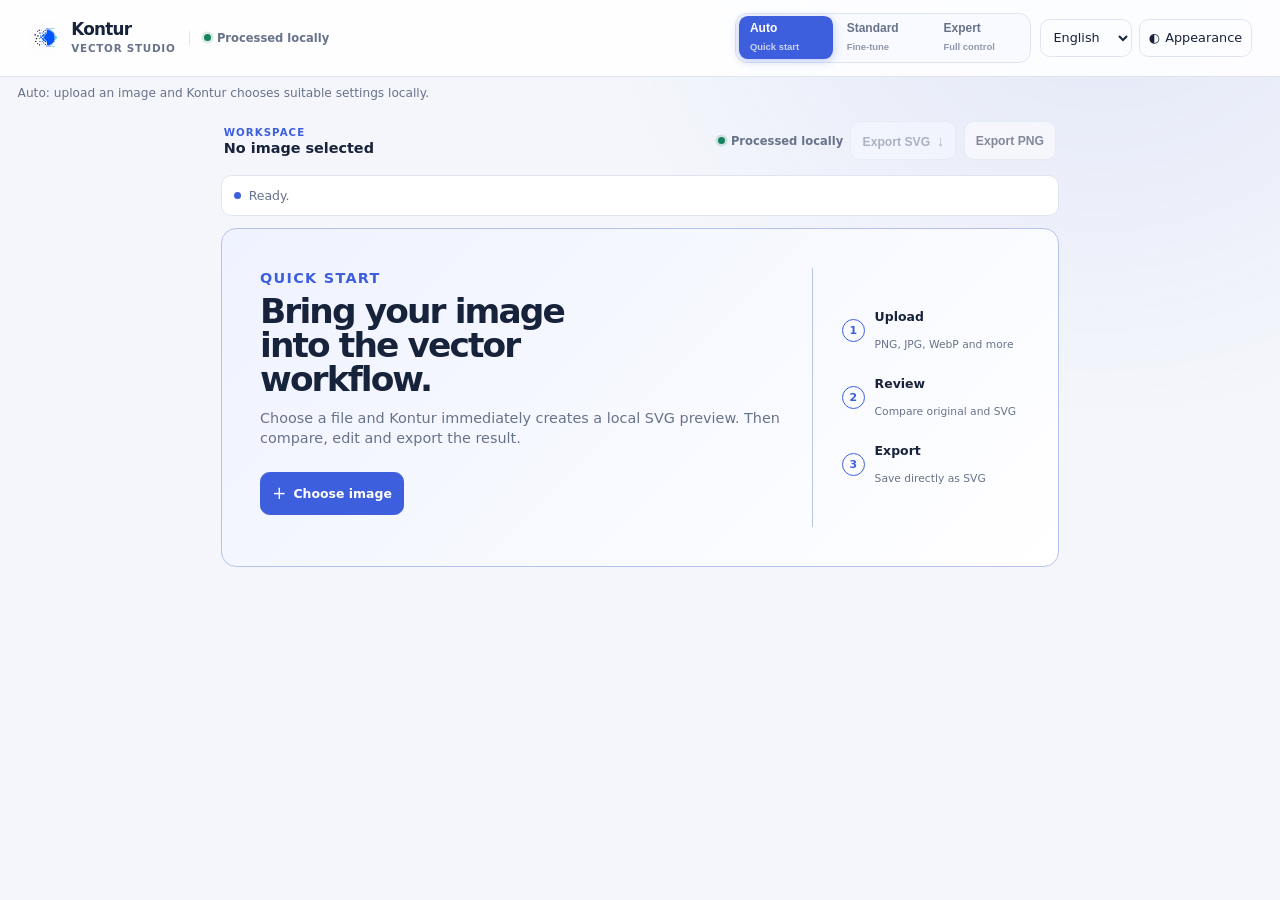
==== commit 4c69d8e6: "update" ====
--- a/tool.html
+++ b/tool.html
@@ -5,9 +5,9 @@
   <meta name="viewport" content="width=device-width, initial-scale=1, viewport-fit=cover" />
   <meta name="color-scheme" content="light dark" />
   <title>Kontur – Vektorwerkzeug</title>
-  <script type="module" crossorigin src="./assets/tool-8g7IfiAO.js"></script>
-  <link rel="modulepreload" crossorigin href="./assets/preferences-BocDan-e.js">
-  <link rel="stylesheet" crossorigin href="./assets/tool-DD53dsA3.css">
+  <script type="module" crossorigin src="./assets/tool-DkAbWUyU.js"></script>
+  <link rel="modulepreload" crossorigin href="./assets/preferences-DaiKgHeC.js">
+  <link rel="stylesheet" crossorigin href="./assets/tool-B0LeKZl0.css">
 </head>
 <body data-mode="auto">
   <a class="skip-link" href="#workspace">Direkt zum Arbeitsbereich springen</a>
@@ -29,31 +29,8 @@
         <label class="preference-select"><span class="visually-hidden">Sprache</span><select id="languageSelect" aria-label="Sprache"><option value="de">Deutsch</option><option value="en">English</option></select></label>
         <button id="themeToggle" class="theme-toggle" type="button" aria-label="Farbschema ändern" aria-pressed="false"><span aria-hidden="true">◐</span><span class="theme-label">Darstellung</span></button>
       </div>
-      <button id="dependenciesButton" class="pill dependency-trigger" type="button" aria-haspopup="dialog" aria-controls="dependenciesDialog" aria-expanded="false" aria-label="Technik und Lizenzen anzeigen">
-        Info
-      </button>
     </div>
   </header>
-  <dialog id="dependenciesDialog" class="dependencies-dialog" aria-labelledby="dependenciesTitle">
-    <div class="dependencies-dialog-header">
-      <div>
-        <p class="eyebrow">Technik &amp; Lizenzen</p>
-        <h2 id="dependenciesTitle">Worauf Kontur aufbaut</h2>
-      </div>
-      <button id="closeDependencies" type="button" class="dialog-close" aria-label="Hinweis schließen">×</button>
-    </div>
-    <p>Kontur kombiniert bewährte Open-Source-Werkzeuge für Vektorisierung, Bildverarbeitung und die Weboberfläche.</p>
-    <p id="engineStatus" class="dependency-engine">Engine wird geprüft …</p>
-    <div class="dependency-list" role="list">
-      <article role="listitem"><strong><a href="https://potrace.sourceforge.net/" target="_blank" rel="noreferrer">Potrace</a></strong><span>Kontur- und Pfadvektorisierung · GPL-2.0</span></article>
-      <article role="listitem"><strong><a href="https://www.npmjs.com/package/esm-potrace-wasm" target="_blank" rel="noreferrer">esm-potrace-wasm</a></strong><span>Potrace im Browser per WebAssembly · GPL-2.0</span></article>
-      <article role="listitem"><strong><a href="https://github.com/jankovicsandras/imagetracerjs" target="_blank" rel="noreferrer">ImageTracerJS</a></strong><span>Optionale Farblayer-Vergleichsengine · Unlicense</span></article>
-      <article role="listitem"><strong><a href="https://fastapi.tiangolo.com/" target="_blank" rel="noreferrer">FastAPI</a> · <a href="https://www.uvicorn.org/" target="_blank" rel="noreferrer">Uvicorn</a></strong><span>Server-API und lokale Laufzeit</span></article>
-      <article role="listitem"><strong><a href="https://python-pillow.org/" target="_blank" rel="noreferrer">Pillow</a> · <a href="https://numpy.org/" target="_blank" rel="noreferrer">NumPy</a> · <a href="https://scipy.org/" target="_blank" rel="noreferrer">SciPy</a></strong><span>Bildverarbeitung, Analyse und Filter</span></article>
-      <article role="listitem"><strong><a href="https://vite.dev/" target="_blank" rel="noreferrer">Vite</a></strong><span>Statischer Browser-Build für GitHub Pages</span></article>
-    </div>
-    <small>Die vollständigen direkten Abhängigkeiten stehen in <code>requirements.txt</code>, <code>package.json</code> und <code>package-lock.json</code>. Für die Veröffentlichung gelten die jeweiligen Lizenzbedingungen der verwendeten Projekte.</small>
-  </dialog>
   <p id="modeHint" class="mode-hint"></p>
 
   <main class="layout">
@@ -65,20 +42,6 @@
         <input id="file" class="visually-hidden" type="file" accept="image/*,.pbm,.pgm,.ppm,.bmp,.tif,.tiff" aria-describedby="fileHelp" />
         <p id="fileHelp">Ziehe ein Bild hierher oder wähle eine Datei. Die Vorschau wird automatisch erstellt.</p>
         <p class="upload-formats">PNG · JPG · WebP · BMP · TIFF</p>
-      </section>
-
-      <section class="card guide-card" id="guideCard" data-modes="auto">
-        <div class="section-label"><span>Dein Ablauf</span></div>
-        <h2>In drei klaren Schritten.</h2>
-        <ol class="guide-list">
-          <li><strong>Bild hochladen</strong><span>Auto startet direkt mit Potrace.</span></li>
-          <li><strong>Bei Bedarf feinjustieren</strong><span>In Standard oder Expert kannst du Farben, Glättung und Engine ändern.</span></li>
-          <li><strong>Ergebnis prüfen &amp; exportieren</strong><span>SVG, Vergleich und Pfad-Editor helfen beim letzten Feinschliff.</span></li>
-        </ol>
-        <details>
-          <summary>Wann nehme ich welche Engine?</summary>
-          <p><strong>Potrace</strong> ist der Standard und für Text, Logos und klare Konturen empfohlen. <strong>ImageTracerJS</strong> ist eine freiwillige Alternative zum Vergleichen von Farblayern; es wird nie automatisch gewählt.</p>
-        </details>
       </section>
 
       <section class="card auto-summary" id="autoSummaryCard" data-modes="auto">
@@ -118,6 +81,27 @@
       <section class="card settings-card control-group" data-modes="standard expert">
         <div class="control-group-heading"><div><span class="section-label">Bild</span><h2>Vorverarbeitung</h2></div><span class="control-group-note">Optional</span></div>
         <p class="browser-capability-note" id="browserPreprocessNote" hidden>Browser-Version: Alpha, Tonwerte, Blur und Schwellwerte laufen lokal. Der adaptive Schwellwert ist browserseitig eine lokale Näherung. Median, Morphologie und Objektfilter gibt es in der Server-Version.</p>
+        <label>Trace-Auflösung
+          <select id="trace_max_dimension" name="trace_max_dimension" aria-describedby="traceSizeHelp">
+            <option value="auto">Auto · große Bilder bis 2048 px</option>
+            <option value="3200">Hoch · bis 3200 px</option>
+            <option value="2048">Ausgewogen · bis 2048 px</option>
+            <option value="1280">Einfach · bis 1280 px</option>
+            <option value="0">Originalgröße</option>
+          </select>
+          <small id="traceSizeHelp">Verkleinern glättet Foto-Rauschen und verhindert unnötig viele Pfade. Die Originaldatei bleibt unverändert.</small>
+        </label>
+        <p id="traceSizeSummary" class="trace-size-summary" aria-live="polite">Die Trace-Größe wird nach dem Upload angezeigt.</p>
+        <label class="check"><input id="auto_levels" name="auto_levels" type="checkbox" /> Tonwerte automatisch strecken</label>
+        <small class="preprocess-help">Hilft bei blassen Scans und Fotos mit wenig Kontrast. Für Logos mit bewusst feinen Grautönen ausgeschaltet lassen.</small>
+        <label>Kantenbereinigung
+          <select id="preprocess_cleanup" name="preprocess_cleanup">
+            <option value="none">Keine</option>
+            <option value="light">Leicht · Einzelpixel entfernen</option>
+            <option value="strong">Stärker · Komprimierungsrauschen glätten</option>
+          </select>
+          <small>Wirkt nur auf die monochrome Trace-Maske. Dünne Details sind mit „Keine“ am sichersten.</small>
+        </label>
         <label>Schwellwertmodus
           <select id="threshold_mode" name="threshold_mode">
             <option value="otsu">Otsu automatisch</option>
@@ -230,14 +214,15 @@
           <input id="posterize_color_merge" name="posterize_color_merge" type="range" min="0" max="100" step="1" value="28" />
           <small>Gleicht nur kleine, direkt angrenzende Farbfragmente an. 0 deaktiviert diese Bereinigung.</small>
         </label>
-        <label>Speckle-Filter <span id="posterize_min_region_value">0</span> px
-          <input id="posterize_min_region" name="posterize_min_region" type="range" min="0" max="60" step="1" value="0" />
-          <small>Entfernt isolierte Farbinseln entlang der Konturen. Kleine Werte von 2–6 eignen sich gut für komprimierte Logos.</small>
+        <label class="check"><input id="auto_remove_small_elements" name="auto_remove_small_elements" type="checkbox" checked /> Kleine Elemente automatisch entfernen</label>
+        <label>Minimale Elementgröße <span id="posterize_min_region_value">12</span> px
+          <input id="posterize_min_region" name="posterize_min_region" type="range" min="1" max="320" step="1" value="12" />
+          <small>Entfernt isolierte Elemente unter dieser Pixelgröße vor dem Trace. Mit aktivem Auto wächst der Grenzwert bei großen Bildern mit; für feine Details Auto ausschalten oder 1–2 px wählen.</small>
         </label>
         <div id="layers" class="layers"></div>
       </section>
 
-      <section class="card export-card">
+      <section class="card export-card" data-browser-server-only>
         <div class="control-group-heading"><div><span class="section-label">Schritt 4</span><h2>Export</h2></div><span class="control-group-note">Final</span></div>
         <div class="button-row export-row">
           <button type="button" data-backend="svg">SVG</button>
@@ -276,6 +261,7 @@
         <div class="workspace-actions">
           <span class="workspace-local"><i aria-hidden="true"></i> Lokal verarbeitet</span>
           <button id="workspaceExport" type="button" class="workspace-export" data-backend="svg" disabled>SVG exportieren <span aria-hidden="true">↓</span></button>
+          <button id="workspaceRasterExport" type="button" class="workspace-raster-export" disabled>PNG exportieren</button>
         </div>
       </div>
       <div class="status" id="status" role="status" aria-live="polite" aria-atomic="true"><i aria-hidden="true"></i>Bereit.</div>
@@ -300,9 +286,16 @@
               <h2>Original &amp; Vorlage</h2>
               <p>Dein Bild und die aufbereitete Trace-Vorlage.</p>
             </div>
-            <div class="preview-switch" role="group" aria-label="Rasteransicht">
-              <button type="button" data-source-view-btn="original">Original</button>
-              <button type="button" data-source-view-btn="layers"><span id="maskPreviewTitle">Binärmaske</span></button>
+            <div class="preview-header-actions">
+              <div class="preview-switch" role="group" aria-label="Rasteransicht">
+                <button type="button" data-source-view-btn="original">Original</button>
+                <button type="button" data-source-view-btn="layers"><span id="maskPreviewTitle">Binärmaske</span></button>
+              </div>
+              <div class="zoom-controls" role="group" aria-label="Bitmap-Zoom">
+                <button type="button" data-preview-zoom="source" data-preview-zoom-step="out" aria-label="Bitmap verkleinern" title="Verkleinern">−</button>
+                <output id="sourceZoomLevel" aria-live="polite">100%</output>
+                <button type="button" data-preview-zoom="source" data-preview-zoom-step="in" aria-label="Bitmap vergrößern" title="Vergrößern">+</button>
+              </div>
             </div>
           </div>
           <div class="stage source-stage">
@@ -318,9 +311,16 @@
               <h2>SVG prüfen</h2>
               <p id="resultViewHint">Klicke Pfade direkt in der SVG an, um sie zu bearbeiten.</p>
             </div>
-            <div class="preview-switch" role="group" aria-label="Vektoransicht">
-              <button type="button" data-result-view-btn="vector">SVG</button>
-              <button type="button" data-result-view-btn="compare">Vergleich</button>
+            <div class="preview-header-actions">
+              <div class="preview-switch" role="group" aria-label="Vektoransicht">
+                <button type="button" data-result-view-btn="vector">SVG</button>
+                <button type="button" data-result-view-btn="compare">Vergleich</button>
+              </div>
+              <div class="zoom-controls" role="group" aria-label="Vektor-Zoom">
+                <button type="button" data-preview-zoom="vector" data-preview-zoom-step="out" aria-label="Vektor verkleinern" title="Verkleinern">−</button>
+                <output id="vectorZoomLevel" aria-live="polite">100%</output>
+                <button type="button" data-preview-zoom="vector" data-preview-zoom-step="in" aria-label="Vektor vergrößern" title="Vergrößern">+</button>
+              </div>
             </div>
           </div>
           <div class="result-panel" id="vectorResultPanel">
@@ -354,6 +354,26 @@
               <button type="button" data-editor-proxy="redoEditor" aria-label="Wiederholen" title="Wiederholen">↷</button>
               <button type="button" data-editor-proxy="resetSvgEditor" aria-label="Änderungen verwerfen" title="Änderungen verwerfen">↺</button>
               <button id="exportEditedSvg" type="button" disabled>Exportieren</button>
+            </div>
+          </div>
+          <div id="editorContextToolbar" class="editor-context-toolbar" role="toolbar" aria-label="Werkzeuge für die aktuelle Auswahl">
+            <div class="editor-context-summary">
+              <strong id="editorSelectionCount">Keine Auswahl</strong>
+              <small id="editorSelectionBounds">Wähle einen oder mehrere Pfade.</small>
+            </div>
+            <div class="editor-context-actions">
+              <div class="editor-nudge-actions" role="group" aria-label="Auswahl schrittweise verschieben">
+                <button type="button" data-editor-nudge="left" aria-label="Nach links verschieben" title="Nach links verschieben">←</button>
+                <button type="button" data-editor-nudge="up" aria-label="Nach oben verschieben" title="Nach oben verschieben">↑</button>
+                <button type="button" data-editor-nudge="down" aria-label="Nach unten verschieben" title="Nach unten verschieben">↓</button>
+                <button type="button" data-editor-nudge="right" aria-label="Nach rechts verschieben" title="Nach rechts verschieben">→</button>
+              </div>
+              <button type="button" data-editor-proxy="duplicateSelectedPaths">Duplizieren</button>
+              <button type="button" data-editor-proxy="mirrorSelectionHorizontal" aria-label="Horizontal spiegeln" title="Horizontal spiegeln">↔</button>
+              <button type="button" data-editor-proxy="mirrorSelectionVertical" aria-label="Vertikal spiegeln" title="Vertikal spiegeln">↕</button>
+              <button type="button" data-editor-proxy="groupSelectedPaths">Gruppieren</button>
+              <label class="editor-context-color">Farbe <input id="quickSelectedPathColor" type="color" value="#111111" disabled /></label>
+              <button type="button" data-editor-proxy="deleteSelectedPath" class="danger-button">Löschen</button>
             </div>
           </div>
           <div class="editor-grid">
@@ -400,11 +420,27 @@
                 <h4>Objekte</h4>
                 <div class="editor-command-grid">
                   <button id="duplicateSelectedPaths" type="button" disabled>Duplizieren</button>
+                  <button id="mirrorSelectionHorizontal" type="button" disabled>Horizontal spiegeln</button>
+                  <button id="mirrorSelectionVertical" type="button" disabled>Vertikal spiegeln</button>
                   <button id="sendSelectionBackward" type="button" disabled>Eine Ebene zurück</button>
                   <button id="bringSelectionForward" type="button" disabled>Eine Ebene vor</button>
                   <button id="sendSelectionToBack" type="button" disabled>Ganz nach hinten</button>
                   <button id="bringSelectionToFront" type="button" disabled>Ganz nach vorn</button>
                 </div>
+                <h4>Drehen &amp; Größe</h4>
+                <div class="editor-command-grid">
+                  <button id="rotateSelectionLeft" type="button" disabled>90° nach links</button>
+                  <button id="rotateSelectionRight" type="button" disabled>90° nach rechts</button>
+                  <button id="scaleSelectionDown" type="button" disabled>10% kleiner</button>
+                  <button id="scaleSelectionUp" type="button" disabled>10% größer</button>
+                </div>
+                <h4>Struktur</h4>
+                <div class="editor-command-grid">
+                  <button id="groupSelectedPaths" type="button" disabled>Gruppieren</button>
+                  <button id="ungroupSelectedPaths" type="button" disabled>Gruppe auflösen</button>
+                  <button id="splitSelectedPaths" type="button" disabled>Zusammengesetzten Pfad trennen</button>
+                </div>
+                <small>„Trennen“ teilt Pfade mit mehreren Konturen in einzeln bearbeitbare Formen auf. Die Originalreihenfolge bleibt erhalten.</small>
                 <h4>Ausrichten</h4>
                 <div class="editor-command-grid editor-align-grid">
                   <button id="alignSelectionLeft" type="button" disabled>Links</button>
@@ -465,6 +501,7 @@
               <div class="editor-actions">
                 <button id="showNodes" type="button" disabled>Stützpunkte anzeigen</button>
                 <button id="smoothSelectedPath" type="button" disabled>Pfad glätten</button>
+                <button id="fourierSimplifySelectedPath" type="button" disabled>Organisch vereinfachen</button>
                 <button id="deleteSelectedPath" type="button" class="danger-button" disabled>Auswahl löschen</button>
                 <button id="resetSvgEditor" type="button" disabled>Änderungen verwerfen</button>
               </div>
@@ -474,7 +511,23 @@
               <label>Glättungsstärke <span id="editorSmoothing_value">55</span>
                 <input id="editorSmoothing" type="range" min="0" max="100" value="55" />
               </label>
+              <label>Fourier-Vereinfachung
+                <select id="fourierMode">
+                  <option value="off" selected>Aus</option>
+                  <option value="auto">Automatik</option>
+                  <option value="manual">Manuell</option>
+                </select>
+              </label>
+              <label id="fourierManualControls" hidden>Fourier-Genauigkeit
+                <select id="fourierTolerance">
+                  <option value="0.25">Hoch · Abweichung bis 0,25 SVG-Einheiten</option>
+                  <option value="0.5" selected>Ausgewogen · bis 0,5 SVG-Einheiten</option>
+                  <option value="1">Kompakt · bis 1 SVG-Einheit</option>
+                </select>
+              </label>
+              <small>„Organisch vereinfachen“ eignet sich für geschlossene Einzelkonturen. Schrift, Ecken, Löcher und mehrteilige Potrace-Pfade bleiben geschützt.</small>
               <small>Die Pfadglättung arbeitet nur auf zusammenhängenden Konturen. Mehrteilige Potrace-Pfade bleiben unverändert geschützt.</small>
+              <p class="editor-shortcuts"><strong>Tastatur:</strong> Alt+F10 Schnellleiste · ⌘/Ctrl+A auswählen · ⌘/Ctrl+D duplizieren · ⌘/Ctrl+G gruppieren · Pfeile verschieben · Shift+Pfeile 10 px · Entf löschen · Esc Auswahl aufheben</p>
             </section>
           </div>
         </section>
--- a/assets/tool-B0LeKZl0.css
+++ b/assets/tool-B0LeKZl0.css
@@ -0,0 +1 @@
+:root{--bg:#f4f6fb;--panel:#fff;--panel-2:#f8faff;--text:#17223b;--muted:#67738a;--line:#dfe5f0;--accent:#3e5fdd;--accent-strong:#2c46ad;--accent-soft:#eef2ff;--danger:#b42318;--ok:#16835f;--ok-soft:#e9f8f1;--warn:#9b6911;--warn-soft:#fff6df;--shadow:0 14px 34px #22335414;--radius:14px;--radius-sm:8px}:root[data-theme=dark]{--bg:#0e1420;--panel:#171f2d;--panel-2:#1c2636;--text:#eef3fb;--muted:#a4b0c4;--line:#2b374b;--accent:#7f94ff;--accent-strong:#a7b5ff;--accent-soft:#202d50;--danger:#ff7771;--ok:#58d9a9;--ok-soft:#12372c;--warn:#f4bd52;--warn-soft:#382d13;--shadow:0 14px 34px #0000004d}@media (prefers-color-scheme:dark){:root:not([data-theme=light]){--bg:#0e1420;--panel:#171f2d;--panel-2:#1c2636;--text:#eef3fb;--muted:#a4b0c4;--line:#2b374b;--accent:#7f94ff;--accent-strong:#a7b5ff;--accent-soft:#202d50;--danger:#ff7771;--ok:#58d9a9;--ok-soft:#12372c;--warn:#f4bd52;--warn-soft:#382d13;--shadow:0 14px 34px #0000004d}}*{box-sizing:border-box}.skip-link{z-index:100;border-radius:var(--radius-sm);background:var(--text);color:var(--panel);padding:.65rem .9rem;font-weight:700;text-decoration:none;transition:transform .15s;position:fixed;top:.75rem;left:1rem;transform:translateY(-160%)}.skip-link:focus{transform:translateY(0)}.visually-hidden{clip:rect(0, 0, 0, 0);white-space:nowrap;border:0;width:1px;height:1px;margin:-1px;padding:0;position:absolute;overflow:hidden}body{color:var(--text);background:var(--bg);margin:0;font-family:ui-sans-serif,system-ui,-apple-system,Segoe UI,Roboto,sans-serif;transition:background-color .2s,color .2s}.topbar{border-bottom:1px solid var(--line);background:color-mix(in srgb, var(--panel) 92%, transparent);-webkit-backdrop-filter:blur(10px);backdrop-filter:blur(10px);z-index:20;flex-wrap:wrap;justify-content:space-between;align-items:flex-start;gap:1rem;padding:1.1rem 1.5rem;display:flex;position:sticky;top:0}.topbar-heading h1{background:linear-gradient(90deg, var(--accent), var(--accent-strong));color:#0000;-webkit-background-clip:text;background-clip:text}.topbar-right{flex-wrap:wrap;align-items:center;gap:.75rem;display:flex}.preference-controls{align-items:center;gap:.4rem;display:inline-flex}.preference-select{margin:0}.preference-select select,.theme-toggle{border:1px solid var(--line);background:var(--panel-2);width:auto;min-height:2.2rem;color:var(--text);font:inherit;border-radius:999px;margin:0;padding:.35rem .55rem;font-size:.8rem}.theme-toggle{cursor:pointer;align-items:center;gap:.35rem;display:inline-flex}h1,h2{margin:0}h1{letter-spacing:-.01em;font-size:1.4rem}.tool-home{color:inherit;text-decoration:none}.tool-home:hover{text-decoration:underline}h2{letter-spacing:.01em;margin-bottom:.85rem;font-size:.92rem}p{color:var(--muted);margin:.25rem 0 0}small{color:var(--muted);margin-top:.35rem;line-height:1.35;display:block}.mode-switch{background:var(--panel-2);border:1px solid var(--line);border-radius:999px;gap:.15rem;padding:.2rem;display:inline-flex}.mode-switch button{width:auto;color:var(--muted);cursor:pointer;background:0 0;border:none;border-radius:999px;margin:0;padding:.4rem .95rem;font-size:.82rem;font-weight:600;transition:background-color .15s,color .15s}.mode-switch button:hover{color:var(--text)}.mode-switch button.active{background:var(--accent);color:#fff;box-shadow:0 2px 8px #3457d559}.mode-hint{color:var(--muted);margin:.55rem 1.5rem 0;font-size:.82rem}.layout{grid-template-columns:minmax(280px,380px) 1fr;min-height:calc(100vh - 110px);display:grid}.controls{border-right:1px solid var(--line);padding:1rem;overflow:auto}.card,.preview-card{background:var(--panel);border:1px solid var(--line);border-radius:var(--radius);box-shadow:var(--shadow)}.card{margin-bottom:1rem;padding:1.1rem}.upload-card{border-style:dashed}.file-picker{border:1px solid var(--accent);border-radius:var(--radius-sm);background:var(--accent);color:#fff;cursor:pointer;place-items:center;min-height:2.55rem;padding:.55rem .8rem;font-size:.88rem;font-weight:700;display:grid}.file-picker:hover{background:var(--accent-strong);border-color:var(--accent-strong)}.upload-card.dragover{border-color:var(--accent);background:var(--accent-soft)}.auto-summary-body{color:var(--text);font-size:.86rem;line-height:1.4}.auto-summary-body strong{color:var(--accent-strong);margin-bottom:.3rem;display:block}.browser-capability-note{border-left:3px solid var(--accent);border-radius:0 var(--radius-sm) var(--radius-sm) 0;background:var(--accent-soft);color:var(--muted);margin:-.15rem 0 .8rem;padding:.65rem .75rem;font-size:.8rem;line-height:1.35}#autoToStandard{background:var(--accent);color:#fff;border-color:var(--accent);margin-top:.9rem}#autoToStandard:hover{border-color:var(--accent-strong);background:var(--accent-strong)}details{color:var(--muted);margin-top:.9rem;font-size:.82rem;line-height:1.4}summary{color:var(--text);cursor:pointer;font-weight:650}details p{font-size:inherit;margin-top:.6rem}.primary-button{border-color:var(--accent);background:var(--accent);color:#fff}.primary-button:hover{border-color:var(--accent-strong);background:var(--accent-strong)}.trace-action{margin-top:.7rem}label{color:var(--muted);margin:.8rem 0;font-size:.86rem;display:block}label.check{color:var(--text);align-items:center;gap:.5rem;display:flex}input[type=range],input[type=file],select,button,input[type=color]{width:100%;accent-color:var(--accent);margin-top:.35rem}select,button,input[type=file]{border:1px solid var(--line);border-radius:var(--radius-sm);background:var(--panel);color:var(--text);padding:.55rem .65rem}button{cursor:pointer;background:var(--panel-2);font-weight:600;transition:border-color .15s,transform 50ms}button:hover{border-color:var(--accent)}button:active{transform:translateY(1px)}button:disabled{opacity:.5;cursor:not-allowed}.button-row{grid-template-columns:repeat(2,minmax(0,1fr));gap:.5rem;display:grid}.export-row{grid-template-columns:repeat(4,minmax(0,1fr))}.expert-export{margin-top:.6rem}hr{border:0;border-top:1px solid var(--line);margin:1rem 0}.workspace{padding:1rem;overflow:auto}.quickstart{border:1px solid color-mix(in srgb, var(--accent) 30%, var(--line));border-radius:var(--radius);background:linear-gradient(120deg, var(--accent-soft), var(--panel));justify-content:space-between;align-items:center;gap:1.5rem;margin-bottom:1rem;padding:1.2rem;display:flex}.quickstart h2{margin-bottom:.4rem;font-size:1.15rem}.quickstart p{max-width:42rem;line-height:1.4}.eyebrow{color:var(--accent);letter-spacing:.09em;text-transform:uppercase;margin:0 0 .35rem;font-size:.72rem;font-weight:800}.workflow-steps{gap:.45rem;min-width:10rem;display:grid}.workflow-steps span{color:var(--accent);align-items:center;gap:.5rem;font-size:.85rem;font-weight:800;display:flex}.workflow-steps span:before{content:"";border:2px solid;border-radius:50%;width:1.2rem;height:1.2rem}.workflow-steps b{color:var(--text)}.status{background:var(--panel);border:1px solid var(--line);border-radius:var(--radius-sm);color:var(--muted);margin-bottom:1rem;padding:.75rem .9rem}.status.error{color:var(--danger);border-color:color-mix(in srgb, var(--danger) 40%, var(--line));background:color-mix(in srgb, var(--danger) 8%, var(--panel))}.preview-grid{grid-template-columns:minmax(300px,.9fr) minmax(460px,1.65fr);align-items:start;gap:1rem;display:grid}.preview-card{min-width:0;min-height:320px;padding:1rem}.preview-card.wide{grid-column:auto;min-height:0}.source-card{min-height:0}.source-stage{position:relative}.source-stage>img{grid-area:1/1}.source-card[data-source-view=original] #binaryPreview,.source-card[data-source-view=layers] #originalPreview{display:none}.stage{border:1px solid var(--line);border-radius:var(--radius-sm);background-image:linear-gradient(45deg, color-mix(in srgb, var(--line) 60%, transparent) 25%, transparent 25%), linear-gradient(-45deg, color-mix(in srgb, var(--line) 60%, transparent) 25%, transparent 25%), linear-gradient(45deg, transparent 75%, color-mix(in srgb, var(--line) 60%, transparent) 75%), linear-gradient(-45deg, transparent 75%, color-mix(in srgb, var(--line) 60%, transparent) 75%);background-position:0 0,0 10px,10px -10px,-10px 0;background-size:20px 20px;place-items:center;min-height:260px;display:grid;position:relative;overflow:auto}.stage img:not([src]){display:none}.stage-empty{z-index:5;border:1px dashed color-mix(in srgb, var(--muted) 45%, var(--line));background:color-mix(in srgb, var(--panel) 92%, transparent);max-width:18rem;color:var(--muted);text-align:center;pointer-events:none;border-radius:8px;grid-area:1/1;margin:0;padding:.75rem .9rem;font-size:.84rem;line-height:1.4}:is(.source-stage:has(#originalPreview[src]) .stage-empty,.svg-stage:has(svg) .stage-empty-vector,.compare-stage:has(#compareOriginal[src]) .stage-empty-compare){display:none}.stage img,.svg-stage svg{max-width:100%;max-height:70vh}.svg-stage svg{border:1px solid var(--line);background:#fff}.card-heading{justify-content:space-between;align-items:flex-start;gap:1rem;display:flex}.preview-switch{border:1px solid var(--line);background:var(--panel-2);border-radius:999px;align-items:center;padding:.2rem;display:inline-flex}.preview-switch button{width:auto;color:var(--muted);background:0 0;border:0;border-radius:999px;margin:0;padding:.35rem .6rem;font-size:.78rem}.preview-switch button.active{background:var(--panel);color:var(--accent);box-shadow:0 1px 3px #1018281f}.preview-header-actions{justify-content:flex-end;align-items:center;gap:.45rem;display:inline-flex}.zoom-controls{border:1px solid var(--line);background:var(--panel-2);border-radius:999px;align-items:center;min-height:2.15rem;display:inline-flex;overflow:hidden}.zoom-controls button{width:2rem;min-width:2rem;min-height:2rem;color:var(--text);background:0 0;border:0;border-radius:0;margin:0;padding:0;font-size:1.05rem;line-height:1}.zoom-controls button:hover:not(:disabled){background:var(--panel);color:var(--accent)}.zoom-controls button:disabled{color:var(--muted);cursor:default}.zoom-controls output{min-width:2.8rem;color:var(--muted);font-variant-numeric:tabular-nums;text-align:center;font-size:.68rem;font-weight:750}.source-stage img.preview-zoomed,.svg-stage svg.preview-zoomed{width:var(--preview-zoom-width);max-width:none;height:auto;max-height:none}.result-panel[hidden]{display:none}.compare-readout{border:1px solid var(--line);color:var(--accent);background:var(--accent-soft);border-radius:999px;flex:none;padding:.3rem .55rem;font-size:.78rem;font-weight:700}.compare-panel-heading{justify-content:space-between;align-items:center;gap:1rem;margin-bottom:.7rem;display:flex}.compare-panel-heading p{margin:0}.compare-stage{--compare-position:50%;cursor:ew-resize;touch-action:none;border:1px solid var(--line);border-radius:var(--radius-sm);background-image:linear-gradient(45deg, color-mix(in srgb, var(--line) 60%, transparent) 25%, transparent 25%), linear-gradient(-45deg, color-mix(in srgb, var(--line) 60%, transparent) 25%, transparent 25%), linear-gradient(45deg, transparent 75%, color-mix(in srgb, var(--line) 60%, transparent) 75%), linear-gradient(-45deg, transparent 75%, color-mix(in srgb, var(--line) 60%, transparent) 75%);background-position:0 0,0 10px,10px -10px,-10px 0;background-size:20px 20px;min-height:520px;position:relative;overflow:hidden}.compare-stage>.stage-empty-compare{position:absolute;top:50%;left:50%;transform:translate(-50%,-50%)}.compare-stage>img,.compare-vector,.compare-vector svg{width:100%;height:100%;position:absolute;inset:0}.compare-stage>img:not([src]){display:none}.compare-stage>img{z-index:0;object-fit:contain}.compare-vector{z-index:1;clip-path:inset(0 calc(100% - var(--compare-position)) 0 0);place-items:center;display:grid}.compare-vector svg{object-fit:contain;background:0 0}.compare-divider{z-index:2;top:0;bottom:0;left:var(--compare-position);background:var(--accent);pointer-events:none;width:2px;position:absolute;transform:translate(-1px);box-shadow:0 0 0 1px #ffffffd9}.compare-divider i{background:var(--accent);border:2px solid #fff;border-radius:50%;width:2.1rem;height:2.1rem;position:absolute;top:50%;left:50%;transform:translate(-50%,-50%);box-shadow:0 2px 8px #10182840}.compare-divider i:before,.compare-divider i:after{content:"";border-top:.3rem solid #0000;border-bottom:.3rem solid #0000;width:0;height:0;position:absolute;top:50%;transform:translateY(-50%)}.compare-divider i:before{border-right:.42rem solid #fff;left:.42rem}.compare-divider i:after{border-left:.42rem solid #fff;right:.42rem}.compare-side-labels{z-index:3;pointer-events:none;justify-content:space-between;display:flex;position:absolute;bottom:.7rem;left:.7rem;right:.7rem}.compare-side-labels span{background:color-mix(in srgb, var(--panel) 86%, transparent);color:var(--text);border:1px solid #ffffffb3;border-radius:999px;padding:.25rem .5rem;font-size:.78rem;font-weight:700;box-shadow:0 1px 3px #1018281f}.compare-range{z-index:4;appearance:none;cursor:ew-resize;opacity:0;background:0 0;height:100%;position:absolute;inset:0;width:100%!important;margin:0!important}.compare-stage:focus-within{outline:3px solid color-mix(in srgb, var(--accent) 65%, transparent);outline-offset:-3px}.vector-editor{grid-column:1/-1;min-width:0;margin-top:1rem}.editor-context-toolbar{border-top:1px solid var(--line);border-bottom:1px solid var(--line);background:color-mix(in srgb, var(--panel-2) 88%, var(--accent-soft));justify-content:space-between;align-items:center;gap:.8rem;min-width:0;padding:.62rem .82rem;display:flex}.editor-context-summary{flex:0 17rem;gap:.08rem;min-width:9rem;display:grid}.editor-context-summary strong{color:var(--text);text-overflow:ellipsis;white-space:nowrap;font-size:.76rem;overflow:hidden}.editor-context-summary small{color:var(--muted);font-variant-numeric:tabular-nums;text-overflow:ellipsis;white-space:nowrap;font-size:.66rem;overflow:hidden}.editor-context-actions{justify-content:flex-end;align-items:center;gap:.35rem;min-width:0;display:flex}.editor-context-actions button{white-space:nowrap;width:auto;min-height:2.15rem;margin:0;padding:.35rem .5rem;font-size:.7rem}.editor-context-actions>button[aria-label]{min-width:2.15rem;padding-inline:.4rem;font-size:.9rem}.editor-nudge-actions{grid-template-columns:repeat(4,2.15rem);gap:.2rem;display:grid}.editor-nudge-actions button{width:2.15rem;padding:0;font-size:.9rem}.editor-context-color{color:var(--muted);align-items:center;gap:.35rem;margin:0;font-size:.68rem;font-weight:750;display:flex}.editor-context-color input{cursor:pointer;width:2.15rem;min-height:2.15rem;padding:.12rem}.editor-context-toolbar:not(.has-selection) .editor-context-actions{opacity:.58}.editor-grid{grid-template-columns:minmax(220px,1fr) minmax(300px,1.4fr);gap:1.5rem;display:grid}.editor-grid section+section{border-left:1px solid var(--line);padding-left:1.5rem}h3{margin:0 0 .65rem;font-size:.84rem}.editor-empty{color:var(--muted);margin:0;font-size:.84rem;line-height:1.4}.editor-layer-controls{gap:.4rem;display:grid}.editor-layer-bulkbar{border-bottom:1px solid var(--line);color:var(--muted);justify-content:space-between;align-items:center;gap:.6rem;padding:.2rem 0 .45rem;font-size:.71rem;font-weight:750;display:flex}.editor-layer-bulk-actions{flex-wrap:wrap;justify-content:flex-end;gap:.3rem;display:inline-flex}.editor-layer-bulk-actions button{border-radius:.45rem;width:auto;min-height:2rem;margin:0;padding:.3rem .48rem;font-size:.68rem;font-weight:800}.editor-layer-bulk-actions button:first-child{border-color:color-mix(in srgb, var(--accent) 38%, var(--line));background:var(--accent-soft);color:var(--accent-strong)}.editor-layer{border:1px solid var(--line);color:var(--text);border-radius:9px;grid-template-columns:minmax(0,1fr) auto;align-items:center;gap:.5rem;margin:0;padding:.45rem .55rem;display:grid}.editor-layer>label{align-items:center;gap:.5rem;min-width:0;margin:0;display:flex}.editor-layer input{width:auto;margin:0}.editor-layer i{border:1px solid var(--muted);border-radius:4px;flex:none;width:1rem;height:1rem}.editor-layer span{text-overflow:ellipsis;white-space:nowrap;overflow:hidden}.editor-layer-actions{align-items:center;gap:.3rem;display:flex}.editor-layer-actions button,.editor-layer-mask{min-height:2rem;margin:0;padding:.3rem .45rem;font-size:.72rem}.editor-layer-actions button:first-child,.editor-layer-actions button:nth-child(2){width:2rem;padding:.3rem}.editor-layer-adjustments{border-top:1px solid color-mix(in srgb, var(--line) 72%, transparent);grid-column:1/-1;grid-template-columns:minmax(104px,.7fr) minmax(160px,1.3fr) auto;align-items:end;gap:.55rem;padding-top:.45rem;display:grid}.editor-layer-adjustments label{color:var(--muted);grid-template-columns:auto 2.15rem;align-items:center;gap:.4rem;margin:0;font-size:.72rem;font-weight:700;display:grid}.editor-layer-adjustments input[type=color]{cursor:pointer;width:2.15rem;height:1.85rem;padding:.12rem}.editor-layer-adjustments label:nth-child(2){grid-template-columns:auto minmax(72px,1fr) auto}.editor-layer-adjustments input[type=range]{width:100%;accent-color:var(--accent)}.editor-layer-adjustments output{min-width:2.45rem;color:var(--text);font-variant-numeric:tabular-nums;text-align:right}.editor-layer.is-hidden{opacity:.5}.editor-layer-export-hint{margin-top:.65rem}.selection-toolbar{grid-template-columns:repeat(3,minmax(0,1fr));gap:.5rem;margin:.75rem 0;display:grid}.selection-toolbar button,.auto-select-actions button{margin:0}.selection-gesture-controls{grid-template-columns:repeat(2,minmax(0,1fr));gap:.5rem;margin:0 0 .4rem;display:grid}.selection-gesture-controls label{color:var(--muted);gap:.3rem;margin:0;font-size:.76rem;display:grid}.selection-gesture-controls select{width:100%;min-width:0}.selection-gesture-hint{color:var(--muted);font-size:.73rem;line-height:1.35;display:block}.editor-history{grid-template-columns:repeat(2,minmax(0,1fr));gap:.5rem;margin:0 0 .75rem;display:grid}.editor-history button{margin:0}.editor-transform-panel,.editor-tool-panel{border:1px solid var(--line);border-radius:var(--radius-sm);background:var(--panel-2);margin:.75rem 0;padding:.7rem}.editor-transform-panel summary,.editor-tool-panel summary{font-size:.82rem}.editor-transform-panel>.editor-empty,.editor-tool-panel>.editor-empty{margin:.55rem 0}.editor-transform-panel h4{margin:.75rem 0 .4rem;font-size:.76rem}.editor-command-grid{grid-template-columns:repeat(2,minmax(0,1fr));gap:.45rem;display:grid}.editor-command-grid button{min-height:2.55rem;margin:0;font-size:.78rem}.editor-align-grid,.editor-boolean-grid{grid-template-columns:repeat(3,minmax(0,1fr))}.editor-tool-panel>button{width:100%;margin:.65rem 0 0}.gradient-controls{grid-template-columns:repeat(3,minmax(0,1fr));gap:.45rem;margin-top:.65rem;display:grid}.gradient-controls label{color:var(--muted);gap:.3rem;margin:0;font-size:.72rem;display:grid}.gradient-controls input[type=color]{width:100%;min-height:2.25rem;padding:.15rem}.gradient-controls input[type=number]{min-width:0}.editor-tool-panel small{color:var(--muted);margin-top:.5rem;font-size:.73rem;line-height:1.35;display:block}.auto-select-panel{border:1px solid var(--line);border-radius:var(--radius-sm);background:var(--panel-2);margin:.8rem 0 1rem;padding:.75rem}.auto-select-heading{justify-content:space-between;align-items:center;gap:.75rem;display:flex}.auto-select-heading h4{margin:0;font-size:.8rem}.editor-inline-check{white-space:nowrap;margin:0!important;font-size:.78rem!important}.auto-select-actions{grid-template-columns:minmax(0,1.35fr) minmax(0,1fr);gap:.45rem;margin-top:.65rem;display:grid}.auto-select-actions label{border:1px solid var(--line);background:var(--panel);border-radius:8px;gap:.28rem;min-width:0;margin:0;padding:.42rem .5rem;font-size:.75rem;display:grid}.auto-select-actions button{min-height:2.7rem;font-size:.8rem}.input-with-unit{align-items:center;gap:.35rem;display:flex}.input-with-unit input[type=number]{border:1px solid var(--line);background:var(--panel);width:100%;min-width:0;color:var(--text);font:inherit;border-radius:6px;padding:.25rem .35rem}.input-with-unit i{color:var(--muted);white-space:nowrap;font-size:.7rem;font-style:normal}.editor-action-heading{margin-top:1rem}.editor-actions{grid-template-columns:repeat(2,minmax(0,1fr));gap:.5rem;display:grid}.danger-button{color:var(--danger)}.editor-shortcuts{background:var(--panel-2);color:var(--muted);border-radius:.45rem;margin:.8rem 0 0;padding:.55rem .65rem;font-size:.68rem;line-height:1.45}.svg-stage svg path{cursor:pointer;touch-action:none;outline:none}.svg-stage svg path:hover{filter:brightness(.88)}.svg-stage svg.editor-dragging,.svg-stage svg.editor-dragging .editor-selected-path{cursor:grabbing}.svg-stage svg .editor-selected-path{stroke-linejoin:round;vector-effect:non-scaling-stroke;stroke:var(--accent)!important;stroke-width:2px!important}.svg-stage svg .editor-primary-path{stroke-dasharray:6 4;stroke:#f0a000!important}.editor-node{fill:#fff;stroke:var(--accent);stroke-width:4px;vector-effect:non-scaling-stroke;cursor:crosshair}.editor-selected-node{fill:#ffd029;stroke:#9a6200}.editor-marquee,.editor-lasso{fill:#2563eb24;stroke:var(--accent);stroke-width:2px;stroke-dasharray:6 4;vector-effect:non-scaling-stroke;pointer-events:none}.metrics-card{margin-top:1rem}dl{grid-template-columns:160px 1fr;gap:.4rem 1rem;margin:0;display:grid}dt{color:var(--muted)}dd{margin:0;font-family:ui-monospace,SFMono-Regular,Menlo,monospace}.layers{flex-wrap:wrap;gap:.4rem;display:flex}.posterize-palette-preview{gap:.35rem;margin:.15rem 0 .9rem;display:grid}.posterize-palette-row{border:1px solid var(--line);border-radius:var(--radius-sm);background:var(--panel-2);width:100%;min-height:1.8rem;color:var(--text);text-align:left;grid-template-columns:2.1rem 1fr;align-items:center;gap:.45rem;padding:.25rem .4rem;font-size:.75rem;display:grid}.posterize-palette-row.active{border-color:var(--accent);background:var(--accent-soft)}.posterize-palette-row strong{font-variant-numeric:tabular-nums}.posterize-palette-swatches{flex-wrap:wrap;gap:.2rem;display:flex}.posterize-palette-swatch{border:1px solid color-mix(in srgb, var(--text) 35%, transparent);border-radius:3px;width:1rem;height:1rem}.swatch{border:1px solid var(--line);border-radius:999px;align-items:center;gap:.35rem;padding:.25rem .5rem;font-size:.78rem;display:inline-flex}.swatch i{border:1px solid var(--muted);border-radius:999px;width:.8rem;height:.8rem}button:focus-visible,a:focus-visible,input:focus-visible,select:focus-visible,summary:focus-visible,.file-picker:focus,.file-picker:focus-within,[tabindex="-1"]:focus{outline:3px solid color-mix(in srgb, var(--accent) 65%, transparent);outline-offset:3px}@media (prefers-reduced-motion:reduce){*,:before,:after{scroll-behavior:auto!important;transition-duration:.01ms!important;animation-duration:.01ms!important;animation-iteration-count:1!important}}body[data-mode=auto] [data-modes]:not([data-modes~=auto]),body[data-mode=standard] [data-modes]:not([data-modes~=standard]),body[data-mode=expert] [data-modes]:not([data-modes~=expert]){display:none!important}@media (width>=1181px){.preview-grid{grid-template-columns:minmax(0,1fr) minmax(340px,.48fr);grid-template-areas:"result editor""source editor";gap:.85rem}.result-card{grid-area:result}.source-card{grid-area:source}.vector-editor{grid-area:editor;align-self:stretch;margin:0}}.vector-editor{box-shadow:none;background:var(--panel);border-radius:12px;overflow:hidden}.editor-appbar{border-bottom:1px solid var(--line);background:color-mix(in srgb, var(--panel-2) 90%, var(--panel));align-items:center;min-height:3.8rem;padding:.7rem .85rem}.editor-appbar h2{margin:0;font-size:.95rem}.editor-app-label{color:var(--accent);letter-spacing:.1em;text-transform:uppercase;margin:0 0 .12rem;font-size:.68rem;font-weight:800}.editor-app-actions{align-items:center;gap:.35rem;display:inline-flex}.editor-app-actions button{border-radius:7px;width:auto;min-width:2.15rem;min-height:2.15rem;margin:0;padding:.35rem .55rem;font-size:1.05rem;line-height:1}.editor-app-actions #exportEditedSvg{background:var(--accent);border-color:var(--accent);color:#fff;min-width:0;font-size:.78rem;font-weight:750}.editor-app-actions #exportEditedSvg:disabled{background:var(--panel-2);border-color:var(--line);color:var(--muted)}.editor-grid{gap:0;min-height:0}.editor-panel{min-width:0;padding:.9rem}@media (width>=981px){.vector-editor{max-height:min(780px,100vh - 8.5rem)}.editor-grid{max-height:calc(min(780px,100vh - 8.5rem) - 3.8rem)}.editor-panel{overscroll-behavior:contain;overflow:auto}}.editor-layers-panel{background:var(--panel-2)}.editor-grid .editor-tools-panel,.editor-grid section+section{border-left:1px solid var(--line);padding-left:.9rem}.editor-panel h3{z-index:2;border-bottom:1px solid color-mix(in srgb, var(--line) 80%, transparent);background:inherit;letter-spacing:.07em;text-transform:uppercase;margin:-.9rem -.9rem .7rem;padding:.85rem .9rem .65rem;font-size:.76rem;position:sticky;top:-.9rem}.editor-layer{background:var(--panel);border-radius:7px}.editor-transform-panel,.editor-tool-panel,.auto-select-panel{box-shadow:none;border-radius:7px}.editor-command-grid button,.editor-actions button,.selection-toolbar button,.editor-history button{border-radius:7px}.editor-selection,#editorSelection{border-left:3px solid var(--accent);background:var(--accent-soft);border-radius:0 7px 7px 0;padding:.55rem .65rem}@media (width<=980px){.layout{grid-template-columns:1fr}.controls{border-right:0;border-bottom:1px solid var(--line)}body.has-file .workspace{order:1}body.has-file .controls{order:2}.preview-grid{grid-template-columns:1fr;grid-template-areas:"result""editor""source"}.preview-card.wide{grid-column:auto}.topbar{flex-direction:column;align-items:stretch}.topbar-right{justify-content:space-between}.compare-stage,.source-stage{min-height:360px}.card-heading{flex-direction:column}.editor-grid{grid-template-columns:1fr}.editor-grid section+section,.editor-grid .editor-tools-panel{border-left:0;border-top:1px solid var(--line);padding:1rem 0 0}.topbar-right{width:100%}.quickstart{align-items:flex-start}}@media (width>=981px) and (width<=1180px){.preview-grid{grid-template-columns:1fr}}@media (width>=720px) and (width<=980px){.workspace{padding:.85rem}.preview-grid{gap:.8rem}.source-stage,.result-card .svg-stage,.compare-stage{min-height:420px}.vector-editor{margin-top:0}.editor-grid{grid-template-columns:minmax(220px,.82fr) minmax(320px,1.18fr)}.editor-grid section+section,.editor-grid .editor-tools-panel{border-top:0;border-left:1px solid var(--line);padding:.85rem}.editor-panel{padding:.85rem}.editor-panel h3{margin:-.85rem -.85rem .65rem;padding:.75rem .85rem .6rem;top:-.85rem}.editor-appbar{flex-direction:row}}@media (width>=641px) and (width<=719px){.topbar{padding:1rem}.topbar-right{gap:.5rem}.preference-controls{margin-left:auto}.source-stage,.result-card .svg-stage,.compare-stage{min-height:340px}.editor-appbar{flex-direction:row}}@media (width<=640px){body{font-size:16px}.topbar{gap:.8rem;padding:.9rem 1rem;position:static}.topbar-heading h1{font-size:1.15rem}.topbar-heading p{font-size:.84rem;line-height:1.35}.topbar-right{gap:.55rem}.mode-switch{flex:100%;justify-content:stretch}.mode-switch button{flex:1 1 0;min-height:2.65rem;padding:.45rem .35rem}.mode-hint{margin:.55rem 1rem 0;line-height:1.4}.controls,.workspace{padding:.75rem;overflow:visible}.controls{border-bottom:0}.card,.preview-card{border-radius:12px}.card{margin-bottom:.75rem;padding:.9rem}.workspace{padding-top:0}.status{margin:.75rem 0;line-height:1.35}.quickstart{flex-direction:column;gap:.9rem;margin:.75rem 0;padding:1rem}.workflow-steps{grid-template-columns:repeat(3,minmax(0,1fr));width:100%;min-width:0}.workflow-steps span{flex-direction:column;align-items:flex-start;gap:.2rem;font-size:.75rem}h2{margin-bottom:.65rem;font-size:.98rem}label{margin:.9rem 0}select,button,input[type=file]{min-height:2.75rem}input[type=range]{min-height:2rem}input[type=color]{min-height:2.75rem}.button-row,.export-row,.editor-actions,.selection-toolbar,.auto-select-actions,.selection-gesture-controls,.editor-history{grid-template-columns:1fr}.editor-command-grid,.editor-align-grid{grid-template-columns:repeat(2,minmax(0,1fr))}.editor-boolean-grid,.gradient-controls{grid-template-columns:1fr}.controls .button-row{grid-template-columns:repeat(2,minmax(0,1fr))}.button-row button{min-height:2.75rem}.export-row{grid-template-columns:repeat(2,minmax(0,1fr))}.export-row button{min-height:3rem}.preview-grid{gap:.75rem}.preview-card{min-height:0;padding:.85rem}.card-heading{gap:.7rem}.card-heading>div:first-child{min-width:0}.card-heading p{font-size:.84rem;line-height:1.35}.preview-switch{width:100%}.preview-switch button{flex:1 1 0;min-height:2.55rem;padding:.4rem}.stage{min-height:220px}.stage img,.svg-stage svg{max-height:60vh}.source-stage,.result-card .svg-stage,.compare-stage{min-height:min(72vw,360px)}.compare-panel-heading{align-items:flex-start;gap:.55rem}.compare-readout{white-space:nowrap}.compare-divider i{width:2.55rem;height:2.55rem}.vector-editor{margin-top:.75rem}.editor-appbar{flex-direction:row;min-height:3.45rem;padding:.55rem .65rem}.editor-appbar h2{font-size:.88rem}.editor-app-label{display:none}.editor-app-actions{gap:.25rem;margin-left:auto}.editor-app-actions button{min-width:2.4rem;min-height:2.4rem;padding:.35rem}.editor-app-actions #exportEditedSvg{padding:.35rem .55rem;font-size:.72rem}.editor-panel{padding:.8rem}.editor-panel h3{margin:-.8rem -.8rem .65rem;padding:.75rem .8rem .55rem;top:-.8rem}.editor-grid{gap:1rem}.editor-layer{min-height:2.7rem}.editor-layer-adjustments{grid-template-columns:1fr;align-items:stretch}.editor-layer-adjustments label:nth-child(2){grid-template-columns:auto minmax(72px,1fr) auto}.editor-layer-mask{width:100%}.editor-actions button{min-height:2.8rem}.selected-path-color input{width:100%}dl{grid-template-columns:minmax(0,1fr);gap:.15rem}dd{overflow-wrap:anywhere;margin-bottom:.65rem}}@media (width<=380px){.topbar,.controls,.workspace{padding-left:.6rem;padding-right:.6rem}.card,.preview-card{padding:.75rem}.mode-switch button{font-size:.76rem}.compare-panel-heading{flex-direction:column}.export-row{grid-template-columns:1fr}.editor-app-actions #exportEditedSvg{min-width:2.4rem;font-size:0}.editor-app-actions #exportEditedSvg:before{content:"⇩";font-size:1rem}}body{background:var(--bg);min-height:100vh}body:before{content:"";z-index:-1;pointer-events:none;background:radial-gradient(circle at 86% -10%, color-mix(in srgb, var(--accent) 10%, transparent), transparent 32rem);position:fixed;inset:0}.topbar{background:color-mix(in srgb, var(--panel) 88%, transparent);align-items:center;gap:1.25rem;min-height:4.8rem;padding:.7rem clamp(1rem,2.2vw,2rem)}.topbar-heading{align-items:center;gap:.85rem;display:inline-flex}.brand-lockup{color:var(--text);align-items:center;gap:.55rem;text-decoration:none;display:inline-flex}.brand-lockup img{object-fit:cover;border-radius:.65rem;width:2.15rem;height:2.15rem}.brand-lockup span{gap:.02rem;line-height:1;display:grid}.brand-lockup b{letter-spacing:-.045em;font-size:1.05rem}.brand-lockup small{color:var(--muted);letter-spacing:.07em;text-transform:uppercase;margin:.18rem 0 0;font-size:.65rem;font-weight:750}.local-badge,.workspace-local{color:var(--muted);white-space:nowrap;align-items:center;gap:.38rem;font-size:.72rem;font-weight:700;display:inline-flex}.local-badge{border-left:1px solid var(--line);padding-left:.85rem}.local-badge i,.workspace-local i,.auto-indicator i{background:var(--ok);width:.45rem;height:.45rem;box-shadow:0 0 0 .16rem color-mix(in srgb, var(--ok) 16%, transparent);border-radius:50%}.topbar-right{justify-content:flex-end;gap:.55rem}.preference-select select,.theme-toggle{background:0 0;border-radius:.6rem;min-height:2.35rem}.mode-switch{background:color-mix(in srgb, var(--panel-2) 88%, transparent);border-radius:.75rem;order:-1;gap:.15rem;padding:.18rem}.mode-switch button{text-align:left;border-radius:.56rem;gap:.05rem;min-width:5.9rem;padding:.32rem .68rem .36rem;line-height:1.08;display:grid}.mode-switch button span{font-size:.75rem;font-weight:800}.mode-switch button small{color:inherit;opacity:.72;font-size:.59rem;font-weight:600;display:block}.mode-switch button.active{box-shadow:0 2px 10px color-mix(in srgb, var(--accent) 32%, transparent)}.mode-hint{width:min(1540px,100% - 2rem);margin:.55rem auto 0;padding-left:.1rem;font-size:.76rem}.layout{grid-template-columns:minmax(238px,272px) minmax(0,1fr);gap:.85rem;width:min(1540px,100% - 2rem);min-height:calc(100vh - 7.1rem);margin:.85rem auto 1.5rem}.controls{scrollbar-width:thin;border:0;align-self:start;max-height:calc(100vh - 6.35rem);padding:0 .1rem 0 0;position:sticky;top:5.55rem;overflow-y:auto}.controls .card{box-shadow:none;border-radius:.72rem;margin:0 0 .5rem;padding:.78rem}.controls .card:last-child{margin-bottom:0}.section-label{color:var(--accent);letter-spacing:.1em;text-transform:uppercase;justify-content:space-between;align-items:center;margin-bottom:.48rem;font-size:.63rem;font-weight:850;display:flex}.section-label .upload-local,.auto-indicator{color:var(--ok);letter-spacing:.04em}.auto-indicator{align-items:center;gap:.35rem;display:inline-flex}.controls h2{letter-spacing:-.018em;margin-bottom:.44rem;font-size:.88rem}.upload-card{background:linear-gradient(145deg, color-mix(in srgb, var(--accent-soft) 75%, var(--panel)), var(--panel));border-style:solid}.upload-card h2{font-size:.96rem}.file-picker{text-align:left;border-radius:.55rem;grid-template-columns:auto 1fr;gap:.45rem;min-height:2.65rem;padding:.52rem .62rem}.file-picker-icon{background:#fff3;border-radius:.34rem;place-items:center;width:1.2rem;height:1.2rem;font-size:1rem;font-weight:400;display:grid}.upload-card p{font-size:.73rem;line-height:1.34}.upload-formats{letter-spacing:.06em;font-weight:750;color:color-mix(in srgb, var(--muted) 82%, transparent)!important;margin-top:.55rem!important;font-size:.61rem!important}.auto-summary{border-color:color-mix(in srgb, var(--ok) 26%, var(--line));background:color-mix(in srgb, var(--ok-soft) 36%, var(--panel))}.auto-summary-body{font-size:.78rem}.auto-summary-body strong{color:var(--ok)}.auto-summary #autoToStandard{border-radius:.6rem;min-height:2.5rem;margin-top:.75rem;font-size:.75rem}.settings-card{background:var(--panel)}.settings-intro{margin:-.1rem 0 .9rem;font-size:.76rem;line-height:1.4}.settings-subheading{color:var(--muted);letter-spacing:.08em;text-transform:uppercase;margin:0 0 .55rem;font-size:.67rem;font-weight:800}.control-group-heading{justify-content:space-between;align-items:flex-start;gap:.75rem;margin-bottom:.15rem;display:flex}.control-group-heading .section-label{margin:0 0 .22rem;display:block}.control-group-heading h2{margin:0}.control-group-note{border:1px solid var(--line);color:var(--muted);letter-spacing:.04em;text-transform:uppercase;border-radius:.36rem;padding:.25rem .4rem;font-size:.62rem;font-weight:800}.controls label{margin:.58rem 0;font-size:.73rem}.controls small{font-size:.66rem}.controls select,.controls button,.controls input[type=file]{border-radius:.48rem;min-height:2.12rem;padding:.42rem .5rem;font-size:.72rem}.controls input[type=range]{margin-top:.16rem}.controls .button-row{gap:.32rem}.controls .button-row button{min-height:2rem;padding-inline:.28rem}.trace-action{margin-top:.35rem;min-height:2.4rem!important}.browser-capability-note{padding:.45rem .52rem;font-size:.66rem}.posterize-palette-preview{margin-bottom:.5rem}.posterize-palette-row{min-height:1.5rem;font-size:.65rem}.export-card{border-color:color-mix(in srgb, var(--accent) 24%, var(--line));background:color-mix(in srgb, var(--accent-soft) 36%, var(--panel))}.export-row button:first-child{border-color:var(--accent);background:var(--accent);color:#fff}.workspace{min-width:0;padding:0;overflow:visible}.workspace-topline{justify-content:space-between;align-items:center;gap:1rem;min-height:3.85rem;padding:.2rem .2rem .6rem;display:flex}.workspace-context{gap:.12rem;min-width:0;display:grid}.workspace-overline,.card-kicker{color:var(--accent);letter-spacing:.1em;text-transform:uppercase;font-size:.64rem;font-weight:850}.workspace-context strong{color:var(--text);text-overflow:ellipsis;white-space:nowrap;font-size:.9rem;overflow:hidden}.workspace-actions{align-items:center;gap:.45rem;display:inline-flex}.workspace-export,.workspace-raster-export{border-radius:.6rem;width:auto;min-height:2.45rem;margin:0;padding:.45rem .7rem;font-size:.76rem;font-weight:800}.workspace-export{border-color:var(--accent);background:var(--accent);color:#fff}.workspace-export:hover{background:var(--accent-strong);border-color:var(--accent-strong)}.workspace-raster-export{border-color:var(--line);background:var(--panel);color:var(--text)}.workspace-raster-export:hover:not(:disabled){border-color:var(--accent);color:var(--accent)}.workspace-export span{margin-left:.22rem;font-size:.9rem}.status{border-radius:.65rem;align-items:center;gap:.48rem;min-height:2.55rem;margin:0 0 .8rem;padding:.55rem .75rem;font-size:.78rem;display:flex}.status i{background:var(--accent);border-radius:50%;flex:none;width:.46rem;height:.46rem;display:inline-block}.status.error i{background:var(--danger)}.quickstart{border-color:color-mix(in srgb, var(--accent) 26%, var(--line));background:linear-gradient(135deg, color-mix(in srgb, var(--accent-soft) 94%, var(--panel)), var(--panel));border-radius:.95rem;align-items:stretch;min-height:19rem;margin-bottom:.85rem;padding:clamp(1.5rem,3vw,2.5rem)}.quickstart>div:first-child{max-width:34rem}.quickstart h2{letter-spacing:-.055em;max-width:15ch;margin-bottom:.7rem;font-size:clamp(1.5rem,2.8vw,2.15rem);line-height:1}.quickstart p{max-width:33rem;font-size:.9rem}.welcome-upload{border:1px solid var(--accent);background:var(--accent);color:#fff;cursor:pointer;border-radius:.6rem;align-items:center;gap:.45rem;min-height:2.65rem;margin-top:1.5rem;padding:.55rem .7rem;font-size:.78rem;font-weight:800;display:inline-flex}.welcome-upload span{font-size:1.05rem;font-weight:400}.workflow-steps{border-left:1px solid color-mix(in srgb, var(--accent) 24%, var(--line));align-content:center;min-width:13rem;padding:1rem 0 1rem 1.8rem}.workflow-steps span{color:var(--text);grid-template-columns:1.55rem 1fr;align-items:center;column-gap:.5rem;font-size:.78rem;display:grid}.workflow-steps span+span{margin-top:1.05rem}.workflow-steps span:before{display:none}.workflow-steps i{border:1px solid var(--accent);width:1.45rem;height:1.45rem;color:var(--accent);border-radius:50%;grid-row:span 2;place-items:center;font-size:.68rem;font-style:normal;font-weight:850;display:grid}.workflow-steps b{font-size:.78rem}.workflow-steps small{color:var(--muted);grid-column:2;font-size:.67rem;font-weight:500}.preview-grid{grid-template-columns:minmax(0,.72fr) minmax(0,1.35fr);gap:.85rem}.preview-card{box-shadow:none;border-radius:.85rem;padding:.9rem}.card-heading{align-items:center;margin-bottom:.8rem}.card-heading h2{margin:.16rem 0 .2rem;font-size:.95rem}.card-heading p{font-size:.75rem;line-height:1.35}.preview-switch{border-radius:.55rem}.preview-switch button{border-radius:.42rem;min-height:2rem;padding:.32rem .55rem;font-size:.7rem}.source-stage,.result-card .svg-stage{min-height:440px}.stage,.compare-stage{border-radius:.65rem}.stage-empty{border-radius:.55rem;max-width:17rem;font-size:.75rem}.compare-stage{min-height:440px}.compare-panel-heading{margin-bottom:.6rem}.compare-panel-heading p{font-size:.73rem}.compare-readout{border-radius:.5rem;font-size:.68rem}.vector-editor{border:1px solid var(--line);border-radius:.85rem}.editor-appbar{min-height:4rem;padding:.72rem .82rem}.editor-appbar h2{font-size:.95rem}.editor-app-label{font-size:.62rem}.editor-app-actions button{border-radius:.5rem}.editor-panel{padding:.82rem}.editor-panel h3{margin:-.82rem -.82rem .65rem;padding:.75rem .82rem .58rem;font-size:.67rem;top:-.82rem}.editor-layer{border-radius:.5rem}.editor-transform-panel,.editor-tool-panel,.auto-select-panel{border-radius:.55rem}.metrics-card{box-shadow:none;border-radius:.85rem;margin:.85rem 0 0;padding:.85rem}.metrics-heading{justify-content:space-between;align-items:end;gap:1rem;margin-bottom:.75rem;display:flex}.metrics-heading h2{margin:.14rem 0 0;font-size:.9rem}.metrics-heading p{margin:0;font-size:.7rem}.metrics-card dl{border:1px solid var(--line);border-radius:.6rem;grid-template-columns:repeat(4,1fr);gap:0;overflow:hidden}.metrics-card dt,.metrics-card dd{padding:.55rem .65rem}.metrics-card dt{border-right:1px solid var(--line);background:var(--panel-2);font-size:.7rem}.metrics-card dd{border-right:1px solid var(--line);font-size:.68rem}.metrics-card dd:last-child{border-right:0}@media (width>=1181px){.preview-grid{grid-template-columns:minmax(0,.72fr) minmax(0,1.35fr);grid-template-areas:"source result""editor editor"}.result-card{grid-area:result}.source-card{grid-area:source}.vector-editor{grid-area:editor;max-height:none}.editor-grid,.editor-panel{max-height:36rem}.metrics-card{margin-top:.85rem}}@media (width<=1180px) and (width>=981px){.preview-grid{grid-template-columns:minmax(0,.72fr) minmax(0,1.35fr)}.vector-editor{grid-column:1/-1}.source-stage,.result-card .svg-stage,.compare-stage{min-height:390px}}@media (width<=980px){.layout{grid-template-columns:1fr;width:min(100% - 1.5rem,900px);margin-top:.7rem}.controls{max-height:none;padding:0;position:static;overflow:visible}.workspace{order:1}.controls{order:2}.preview-grid{grid-template-columns:minmax(0,.72fr) minmax(0,1.35fr);grid-template-areas:"source result""editor editor"}.source-card{grid-area:source}.result-card{grid-area:result}.vector-editor{grid-area:editor}.quickstart{min-height:0}.metrics-card dl{grid-template-columns:repeat(2,1fr)}.metrics-card dd:nth-of-type(2){border-right:0}}@media (width<=720px){.topbar{align-items:flex-start;padding:.8rem;position:static}.topbar-right{justify-content:space-between;width:100%}.mode-switch{flex:auto}.mode-switch button{flex:1;min-width:0;padding-inline:.5rem}.local-badge,.preference-select,.theme-label{display:none}.theme-toggle{justify-content:center;width:2.35rem;padding:.35rem}.mode-hint{width:calc(100% - 1.5rem);margin-top:.25rem}.workspace-topline{padding-top:0}.workspace-local{display:none}.preview-grid{grid-template-columns:1fr;grid-template-areas:"result""source""editor"}.source-card{grid-area:source}.result-card{grid-area:result}.vector-editor{grid-area:editor}.source-stage,.result-card .svg-stage,.compare-stage{min-height:340px}.quickstart{flex-direction:column}.workflow-steps{border-top:1px solid color-mix(in srgb, var(--accent) 24%, var(--line));border-left:0;width:100%;min-width:0;padding:1rem 0 0}.workflow-steps span{grid-template-columns:1.55rem 1fr}.workflow-steps span+span{margin-top:.75rem}}@media (width<=480px){.topbar-heading{gap:0}.brand-lockup small{display:none}.topbar-right{gap:.4rem}.mode-switch button small{display:none}.mode-switch button{text-align:center;place-items:center;min-height:2.45rem;padding:.35rem}.layout{width:calc(100% - 1rem)}.workspace-topline{min-height:3.4rem}.workspace-context strong{max-width:12rem;font-size:.78rem}.workspace-export{min-height:2.3rem;padding:.4rem .5rem;font-size:.68rem}.quickstart{padding:1.15rem}.quickstart h2{font-size:1.5rem}.metrics-card dl{grid-template-columns:1fr}.metrics-card dt,.metrics-card dd{border-right:0}.metrics-card dt{border-top:1px solid var(--line)}.metrics-card dt:first-child{border-top:0}.metrics-heading{flex-direction:column;align-items:flex-start;gap:.3rem}.controls .card{padding:.85rem}}.workspace-export:disabled{border-color:var(--line);background:var(--panel-2);color:var(--muted)}.status:before{content:"";background:var(--accent);border-radius:50%;flex:none;width:.46rem;height:.46rem;display:inline-block}.status.error:before{background:var(--danger)}.status i,body:not(.has-file) .preview-grid,body:not(.has-file) .metrics-card,body:not(.has-file) .primary-colour-card,body:not(.has-file) .controls{display:none}body:not(.has-file) .layout{grid-template-columns:minmax(0,1fr);width:min(1080px,100% - 2rem)}body:not(.has-file) .workspace{max-width:980px;margin-inline:auto}body.has-file .mode-hint{display:none}body.has-file .controls{border:1px solid var(--line);background:color-mix(in srgb, var(--panel-2) 82%, var(--panel));border-radius:.85rem;padding:.45rem}body.has-file .controls .card{background:0 0;border-color:#0000;margin-bottom:.35rem}body.has-file .controls .upload-card,body.has-file .controls .auto-summary,body.has-file .controls .primary-colour-card{border-color:var(--line);background:var(--panel)}body.has-file .workspace{border:1px solid var(--line);background:color-mix(in srgb, var(--panel) 90%, var(--panel-2));border-radius:.9rem;padding:.25rem}body.has-file .workspace-topline{padding:.45rem .55rem .75rem}body.has-file .workspace-local{display:none}body.has-file .mode-switch button{text-align:center;place-items:center;min-width:4.55rem;min-height:2.35rem;padding:.35rem .56rem}body.has-file .mode-switch button small{display:none}@media (width>=981px){body.has-file .layout{grid-template-columns:minmax(232px,260px) minmax(0,1fr);width:min(1680px,100% - 1.5rem)}}.primary-colour-card{border-color:color-mix(in srgb, var(--accent) 28%, var(--line))}.trace-size-summary{border-left:2px solid var(--accent);background:color-mix(in srgb, var(--accent-soft) 48%, var(--panel));border-radius:0 .42rem .42rem 0;margin:-.1rem 0 .62rem;padding:.46rem .52rem;font-size:.68rem;line-height:1.35}.preprocess-help{margin:-.34rem 0 .48rem;font-size:.66rem}.primary-colour-actions{gap:.45rem;margin:-.1rem 0 .1rem;display:grid}.primary-colour-actions button{border-color:color-mix(in srgb, var(--accent) 42%, var(--line));background:var(--accent-soft);color:var(--accent-strong)}.primary-colour-actions p{margin:0;font-size:.7rem;line-height:1.35}.control-group-heading{align-items:center}.control-disclosure-toggle{width:auto;min-width:5.6rem;color:var(--accent-strong);font-weight:800;border-radius:.48rem!important;min-height:2rem!important;margin:0!important;padding:.3rem .48rem!important;font-size:.68rem!important}.control-disclosure-body{animation:.15s ease-out control-disclosure-in}.control-group.is-collapsed,.export-card.is-collapsed{padding-bottom:.78rem}.control-group.is-collapsed .control-group-heading,.export-card.is-collapsed .control-group-heading{margin-bottom:0}@keyframes control-disclosure-in{0%{opacity:0;transform:translateY(-.2rem)}to{opacity:1;transform:translateY(0)}}@media (prefers-reduced-motion:reduce){*,:before,:after{scroll-behavior:auto!important;transition-duration:.01ms!important;animation-duration:.01ms!important;animation-iteration-count:1!important}}@media (width<=480px){.control-disclosure-toggle{min-width:2.5rem;padding-inline:.38rem!important;font-size:0!important}.control-disclosure-toggle:after{content:"+";font-size:1rem;line-height:1}.control-group:not(.is-collapsed) .control-disclosure-toggle:after,.export-card:not(.is-collapsed) .control-disclosure-toggle:after{content:"−"}}html{-webkit-text-size-adjust:100%}body{-webkit-tap-highlight-color:transparent;min-height:100dvh}.svg-stage svg{touch-action:none;-webkit-touch-callout:none;-webkit-user-select:none;user-select:none}.controls,.editor-panel{-webkit-overflow-scrolling:touch;overscroll-behavior:contain}@media (width<=720px){.topbar{padding-top:max(.8rem, env(safe-area-inset-top))}.layout{padding-bottom:max(.75rem, env(safe-area-inset-bottom))}.controls select,.controls input:not([type=range]):not([type=checkbox]):not([type=color]),.editor-panel select,.editor-panel input:not([type=range]):not([type=checkbox]):not([type=color]){font-size:16px}.editor-context-toolbar{z-index:8;flex-direction:column;align-items:flex-start;gap:.45rem;padding:.55rem .65rem;position:sticky;top:0}.editor-context-summary{flex-basis:auto;width:100%}.editor-context-actions{scrollbar-width:thin;-webkit-overflow-scrolling:touch;justify-content:flex-start;width:100%;padding-bottom:.12rem;overflow-x:auto}.editor-context-actions button,.editor-nudge-actions button{min-height:2.75rem}.editor-nudge-actions{grid-template-columns:repeat(4,2.75rem)}.editor-nudge-actions button{width:2.75rem}.editor-context-color input{width:2.75rem;min-height:2.75rem}}@media (width<=600px){body{overflow-x:clip}.layout{gap:.55rem;width:calc(100% - 1rem);margin:.5rem auto 1rem}body.has-file .workspace{border-radius:.72rem;padding:.2rem}body.has-file .controls{border-radius:.72rem;padding:.35rem}.workspace-topline{grid-template-columns:minmax(0,1fr) auto;gap:.5rem;min-height:3.15rem;padding:.4rem .45rem .55rem;display:grid}.workspace-context strong{max-width:none;font-size:.8rem}.workspace-export,.workspace-raster-export{min-width:3.3rem;min-height:2.55rem;padding:.4rem .52rem;font-size:0}.workspace-export:before{content:"SVG";letter-spacing:.04em;font-size:.68rem}.workspace-raster-export:before{content:"PNG";letter-spacing:.04em;font-size:.68rem}.workspace-export span{display:none}.status{overflow-wrap:anywhere;min-height:2.8rem;margin:0 0 .6rem;padding:.55rem .65rem;font-size:.74rem}.quickstart{gap:1rem;min-height:0;margin-bottom:.6rem;padding:1.05rem}.quickstart h2{max-width:18ch;font-size:clamp(1.45rem,8vw,1.85rem)}.quickstart p{font-size:.84rem}.welcome-upload{justify-content:center;width:100%;min-height:2.85rem;margin-top:1.1rem}.workflow-steps{grid-template-columns:1fr;gap:.55rem;padding:.9rem 0 0;display:grid}.workflow-steps span,.workflow-steps span+span{margin:0}.source-stage,.result-card .svg-stage,.compare-stage{min-height:min(68vw,300px)}.stage img,.svg-stage svg{max-height:52svh}.editor-appbar{grid-template-columns:minmax(0,1fr) auto;gap:.4rem;display:grid}.editor-app-actions{gap:.2rem}.editor-app-actions button{min-width:2.3rem;min-height:2.5rem}.editor-app-actions #exportEditedSvg{min-height:2.5rem}.selection-gesture-controls{grid-template-columns:1fr}.editor-command-grid,.editor-align-grid,.editor-boolean-grid{grid-template-columns:repeat(2,minmax(0,1fr))}.editor-command-grid button{min-height:2.8rem;font-size:.74rem}.editor-layer-bulkbar{flex-direction:column;align-items:flex-start}.editor-layer-bulk-actions{justify-content:stretch;width:100%}.editor-layer-bulk-actions button{flex:1}}@media (width<=420px){.topbar{padding:max(.72rem, env(safe-area-inset-top)) .7rem .72rem;gap:.65rem}.topbar-right{grid-template-columns:minmax(0,1fr) 2.35rem;align-items:stretch;gap:.35rem;width:100%;display:grid}.mode-switch{width:100%}.mode-switch button{min-width:0;padding-inline:.2rem;font-size:.68rem}.theme-toggle{width:2.35rem;min-height:2.55rem}.layout{width:calc(100% - .75rem)}.workspace-overline{font-size:.56rem}.workspace-context strong{font-size:.74rem}.preview-card{padding:.72rem}.preview-header-actions{justify-content:space-between;width:100%}.zoom-controls{min-height:2.45rem}.zoom-controls button{width:2.3rem;min-width:2.3rem;min-height:2.3rem}.preview-switch button{min-height:2.7rem;font-size:.66rem}.editor-appbar h2{font-size:.82rem}.editor-app-actions #exportEditedSvg{min-width:2.5rem;padding-inline:.35rem;font-size:0}.editor-app-actions #exportEditedSvg:before{content:"⇩";font-size:1rem}.editor-panel{padding:.7rem}.editor-panel h3{margin:-.7rem -.7rem .6rem;padding:.68rem .7rem .5rem;top:-.7rem}.editor-command-grid{grid-template-columns:1fr}}
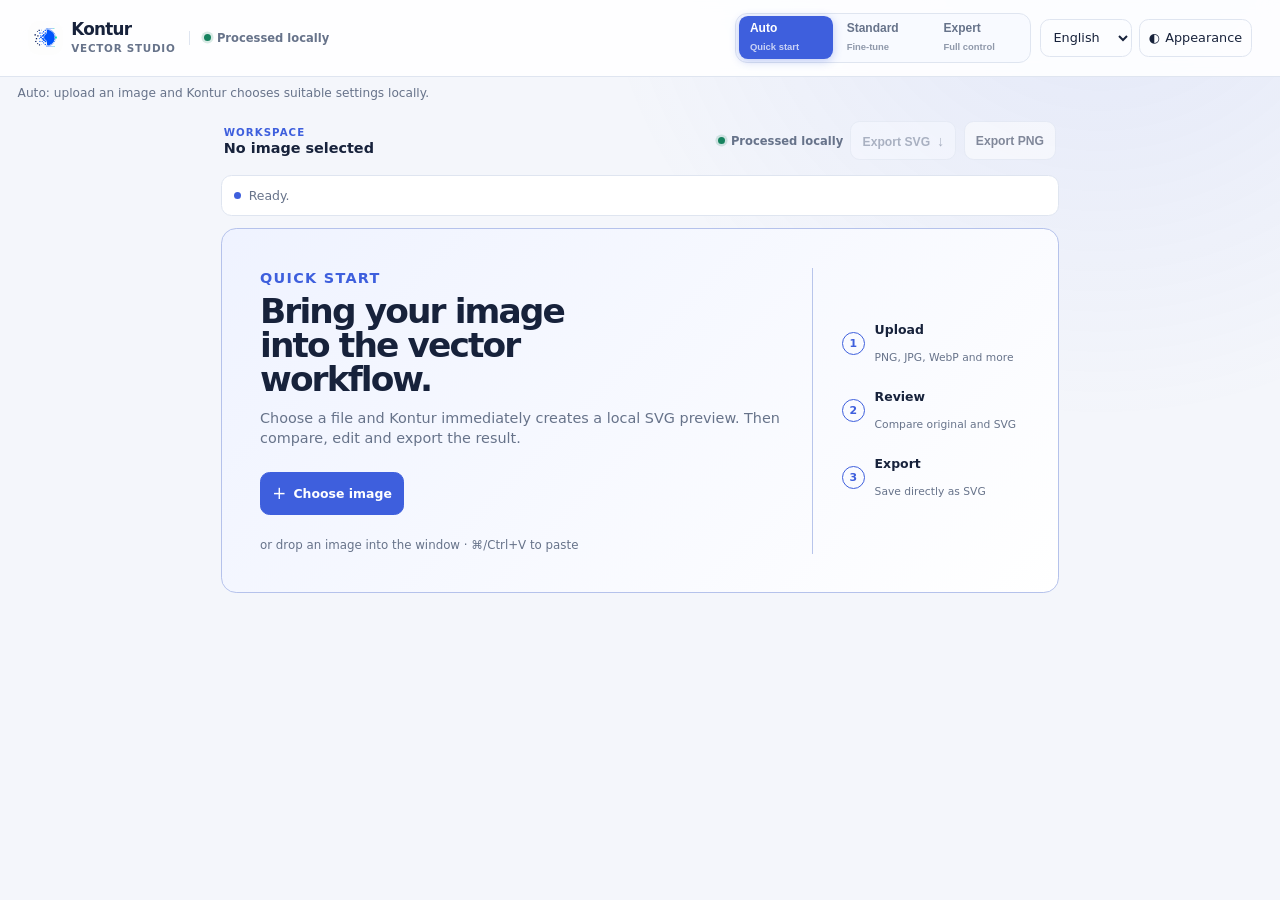
==== commit 93b5f665: "update" ====
--- a/tool.html
+++ b/tool.html
@@ -5,12 +5,13 @@
   <meta name="viewport" content="width=device-width, initial-scale=1, viewport-fit=cover" />
   <meta name="color-scheme" content="light dark" />
   <title>Kontur – Vektorwerkzeug</title>
-  <script type="module" crossorigin src="./assets/tool-DkAbWUyU.js"></script>
-  <link rel="modulepreload" crossorigin href="./assets/preferences-DaiKgHeC.js">
-  <link rel="stylesheet" crossorigin href="./assets/tool-B0LeKZl0.css">
+  <script type="module" crossorigin src="./assets/tool-CGHdhoZq.js"></script>
+  <link rel="modulepreload" crossorigin href="./assets/preferences-Owb044RN.js">
+  <link rel="stylesheet" crossorigin href="./assets/tool-yxdiCHth.css">
 </head>
 <body data-mode="auto">
   <a class="skip-link" href="#workspace">Direkt zum Arbeitsbereich springen</a>
+  <div class="drop-overlay" aria-hidden="true"><p><span>+</span>Bild hier ablegen</p></div>
   <header class="topbar">
     <div class="topbar-heading">
       <a href="./" class="tool-home brand-lockup" aria-label="Kontur Startseite">
@@ -40,7 +41,7 @@
         <h2>Bild auswählen</h2>
         <label class="file-picker" for="file" tabindex="0"><span class="file-picker-icon" aria-hidden="true">+</span><span>Bilddatei auswählen</span></label>
         <input id="file" class="visually-hidden" type="file" accept="image/*,.pbm,.pgm,.ppm,.bmp,.tif,.tiff" aria-describedby="fileHelp" />
-        <p id="fileHelp">Ziehe ein Bild hierher oder wähle eine Datei. Die Vorschau wird automatisch erstellt.</p>
+        <p id="fileHelp">Ziehe ein Bild ins Fenster, wähle eine Datei oder füge es mit ⌘/Ctrl+V ein. Die Vorschau wird automatisch erstellt.</p>
         <p class="upload-formats">PNG · JPG · WebP · BMP · TIFF</p>
       </section>
 
@@ -79,6 +80,86 @@
       </section>
 
       <section class="card settings-card control-group" data-modes="standard expert">
+        <div class="control-group-heading"><div><span class="section-label">Schritt 3</span><h2>Trace konfigurieren</h2></div><span class="control-group-note">SVG</span></div>
+        <label id="traceEngineCard">Browser-Trace-Engine
+          <select id="traceEngine" name="traceEngine">
+            <option value="potrace">Potrace-WASM · empfohlen</option>
+            <option value="imagetracer">ImageTracerJS · nur zum Vergleichen</option>
+          </select>
+          <small>Potrace bleibt die Voreinstellung – auch für Farbbilder. Die Auswahl läuft lokal im Browser.</small>
+        </label>
+        <label data-modes="standard">Kurvenglättung &amp; Punkte verbinden <span id="smoothness_value">50</span>
+          <input id="smoothness" type="range" min="0" max="100" step="1" value="50" />
+          <small>Links konturtreu, rechts glatter und mit weniger kleinen Punktinseln.</small>
+        </label>
+        <label>Farbe
+          <input id="color" name="color" type="color" value="#111111" />
+        </label>
+        <label data-modes="expert">Turdsize <span id="turdsize_value">2</span>
+          <input id="turdsize" name="turdsize" type="range" min="0" max="100" step="1" value="2" />
+        </label>
+        <label data-modes="expert">Turnpolicy
+          <select id="turnpolicy" name="turnpolicy">
+            <option value="minority">minority</option>
+            <option value="majority">majority</option>
+            <option value="black">black</option>
+            <option value="white">white</option>
+            <option value="left">left</option>
+            <option value="right">right</option>
+            <option value="random">random</option>
+          </select>
+        </label>
+        <label data-modes="expert">Alphamax <span id="alphamax_value">1</span>
+          <input id="alphamax" name="alphamax" type="range" min="0" max="1.333" step="0.01" value="1" />
+        </label>
+        <label class="check" data-modes="expert"><input id="opticurve" name="opticurve" type="checkbox" checked /> Opticurve aktiv</label>
+        <label data-modes="expert">Opttolerance <span id="opttolerance_value">0.2</span>
+          <input id="opttolerance" name="opttolerance" type="range" min="0" max="2" step="0.01" value="0.2" />
+        </label>
+        <label data-modes="expert">SVG-Präzision <span id="svg_precision_value">3</span>
+          <input id="svg_precision" name="svg_precision" type="range" min="0" max="8" step="1" value="3" />
+        </label>
+        <label class="check" data-modes="expert"><input id="optimize_svg" name="optimize_svg" type="checkbox" checked /> SVG vereinfachen</label>
+        <label data-modes="expert">Kantengenauigkeit
+          <select id="trace_supersample" name="trace_supersample">
+            <option value="auto">Auto · Subpixel für kleine und mittlere Bilder</option>
+            <option value="off">Aus · Pixelraster direkt tracen</option>
+          </select>
+          <small>Subpixel nutzt die Kantenglättung des Originals und liefert glattere, genauere Kurven.</small>
+        </label>
+        <button id="traceButton" type="button" class="primary-button trace-action">Vorschau aktualisieren</button>
+      </section>
+
+      <section class="card settings-card control-group" data-modes="standard expert">
+        <div class="control-group-heading"><div><span class="section-label">Optional</span><h2>Farbe &amp; Layer</h2></div><span class="control-group-note">Mehrfarbig</span></div>
+        <p class="browser-capability-note" id="browserLayerNote" hidden>Browser-Version: Farblayer, Hintergrund-Erkennung, Farbinseln-Bereinigung und Kantenüberlappung laufen lokal. Sehr große Bilder benötigen dafür etwas mehr Rechenzeit.</p>
+        <label>Posterize-Farben <span id="posterize_levels_value">1</span>
+          <input id="posterize_levels" name="posterize_levels" type="range" min="1" max="12" step="1" value="1" />
+        </label>
+        <div id="posterizePalettePreview" class="posterize-palette-preview" aria-live="polite">
+          <p class="editor-empty">Nach dem Upload siehst du hier die voraussichtlichen Paletten für jede Farbanzahl.</p>
+        </div>
+        <label class="check"><input id="posterize_skip_background" name="posterize_skip_background" type="checkbox" checked /> dominanten/weißen Hintergrund überspringen</label>
+        <label>Farbflächen
+          <select id="layer_mode" name="layer_mode">
+            <option value="stacked">Gestapelt · lückenlos, weniger Knoten</option>
+            <option value="abutting">Angrenzend · jede Fläche einzeln</option>
+          </select>
+          <small>Gestapelte Flächen liegen übereinander, dadurch entstehen keine Haarlinien zwischen Farben.</small>
+        </label>
+        <label>Ähnliche Farbinseln angleichen <span id="posterize_color_merge_value">28</span>
+          <input id="posterize_color_merge" name="posterize_color_merge" type="range" min="0" max="100" step="1" value="28" />
+          <small>Gleicht nur kleine, direkt angrenzende Farbfragmente an. 0 deaktiviert diese Bereinigung.</small>
+        </label>
+        <label class="check"><input id="auto_remove_small_elements" name="auto_remove_small_elements" type="checkbox" checked /> Kleine Elemente automatisch entfernen</label>
+        <label>Minimale Elementgröße <span id="posterize_min_region_value">12</span> px
+          <input id="posterize_min_region" name="posterize_min_region" type="range" min="1" max="320" step="1" value="12" />
+          <small>Entfernt isolierte Elemente unter dieser Pixelgröße vor dem Trace. Mit aktivem Auto wächst der Grenzwert bei großen Bildern mit; für feine Details Auto ausschalten oder 1–2 px wählen.</small>
+        </label>
+        <div id="layers" class="layers"></div>
+      </section>
+
+      <section class="card settings-card control-group" data-modes="standard expert">
         <div class="control-group-heading"><div><span class="section-label">Bild</span><h2>Vorverarbeitung</h2></div><span class="control-group-note">Optional</span></div>
         <p class="browser-capability-note" id="browserPreprocessNote" hidden>Browser-Version: Alpha, Tonwerte, Blur und Schwellwerte laufen lokal. Der adaptive Schwellwert ist browserseitig eine lokale Näherung. Median, Morphologie und Objektfilter gibt es in der Server-Version.</p>
         <label>Trace-Auflösung
@@ -154,72 +235,6 @@
         <label data-browser-server-only>Kleine Objekte entfernen <span id="remove_small_objects_value">0</span> px
           <input id="remove_small_objects" name="remove_small_objects" type="range" min="0" max="1000" step="1" value="0" />
         </label>
-      </section>
-
-      <section class="card settings-card control-group" data-modes="standard expert">
-        <div class="control-group-heading"><div><span class="section-label">Schritt 3</span><h2>Trace konfigurieren</h2></div><span class="control-group-note">SVG</span></div>
-        <label id="traceEngineCard">Browser-Trace-Engine
-          <select id="traceEngine" name="traceEngine">
-            <option value="potrace">Potrace-WASM · empfohlen</option>
-            <option value="imagetracer">ImageTracerJS · nur zum Vergleichen</option>
-          </select>
-          <small>Potrace bleibt die Voreinstellung – auch für Farbbilder. Die Auswahl läuft lokal im Browser.</small>
-        </label>
-        <label data-modes="standard">Kurvenglättung &amp; Punkte verbinden <span id="smoothness_value">50</span>
-          <input id="smoothness" type="range" min="0" max="100" step="1" value="50" />
-          <small>Links konturtreu, rechts glatter und mit weniger kleinen Punktinseln.</small>
-        </label>
-        <label>Farbe
-          <input id="color" name="color" type="color" value="#111111" />
-        </label>
-        <label data-modes="expert">Turdsize <span id="turdsize_value">2</span>
-          <input id="turdsize" name="turdsize" type="range" min="0" max="100" step="1" value="2" />
-        </label>
-        <label data-modes="expert">Turnpolicy
-          <select id="turnpolicy" name="turnpolicy">
-            <option value="minority">minority</option>
-            <option value="majority">majority</option>
-            <option value="black">black</option>
-            <option value="white">white</option>
-            <option value="left">left</option>
-            <option value="right">right</option>
-            <option value="random">random</option>
-          </select>
-        </label>
-        <label data-modes="expert">Alphamax <span id="alphamax_value">1</span>
-          <input id="alphamax" name="alphamax" type="range" min="0" max="1.333" step="0.01" value="1" />
-        </label>
-        <label class="check" data-modes="expert"><input id="opticurve" name="opticurve" type="checkbox" checked /> Opticurve aktiv</label>
-        <label data-modes="expert">Opttolerance <span id="opttolerance_value">0.2</span>
-          <input id="opttolerance" name="opttolerance" type="range" min="0" max="2" step="0.01" value="0.2" />
-        </label>
-        <label data-modes="expert">SVG-Präzision <span id="svg_precision_value">3</span>
-          <input id="svg_precision" name="svg_precision" type="range" min="0" max="8" step="1" value="3" />
-        </label>
-        <label class="check" data-modes="expert"><input id="optimize_svg" name="optimize_svg" type="checkbox" checked /> SVG vereinfachen</label>
-        <button id="traceButton" type="button" class="primary-button trace-action">Vorschau aktualisieren</button>
-      </section>
-
-      <section class="card settings-card control-group" data-modes="standard expert">
-        <div class="control-group-heading"><div><span class="section-label">Optional</span><h2>Farbe &amp; Layer</h2></div><span class="control-group-note">Mehrfarbig</span></div>
-        <p class="browser-capability-note" id="browserLayerNote" hidden>Browser-Version: Farblayer, Hintergrund-Erkennung, Farbinseln-Bereinigung und Kantenüberlappung laufen lokal. Sehr große Bilder benötigen dafür etwas mehr Rechenzeit.</p>
-        <label>Posterize-Farben <span id="posterize_levels_value">1</span>
-          <input id="posterize_levels" name="posterize_levels" type="range" min="1" max="12" step="1" value="1" />
-        </label>
-        <div id="posterizePalettePreview" class="posterize-palette-preview" aria-live="polite">
-          <p class="editor-empty">Nach dem Upload siehst du hier die voraussichtlichen Paletten für jede Farbanzahl.</p>
-        </div>
-        <label class="check"><input id="posterize_skip_background" name="posterize_skip_background" type="checkbox" checked /> dominanten/weißen Hintergrund überspringen</label>
-        <label>Ähnliche Farbinseln angleichen <span id="posterize_color_merge_value">28</span>
-          <input id="posterize_color_merge" name="posterize_color_merge" type="range" min="0" max="100" step="1" value="28" />
-          <small>Gleicht nur kleine, direkt angrenzende Farbfragmente an. 0 deaktiviert diese Bereinigung.</small>
-        </label>
-        <label class="check"><input id="auto_remove_small_elements" name="auto_remove_small_elements" type="checkbox" checked /> Kleine Elemente automatisch entfernen</label>
-        <label>Minimale Elementgröße <span id="posterize_min_region_value">12</span> px
-          <input id="posterize_min_region" name="posterize_min_region" type="range" min="1" max="320" step="1" value="12" />
-          <small>Entfernt isolierte Elemente unter dieser Pixelgröße vor dem Trace. Mit aktivem Auto wächst der Grenzwert bei großen Bildern mit; für feine Details Auto ausschalten oder 1–2 px wählen.</small>
-        </label>
-        <div id="layers" class="layers"></div>
       </section>
 
       <section class="card export-card" data-browser-server-only>
@@ -271,6 +286,7 @@
           <h2 id="quickstartTitle">Zieh dein Bild in den Vektor-Workflow.</h2>
           <p>Wähle eine Datei aus und Kontur erstellt direkt eine lokale SVG-Vorschau. Danach vergleichst, bearbeitest und exportierst du das Ergebnis.</p>
           <label class="welcome-upload" for="file"><span aria-hidden="true">+</span> Bild auswählen</label>
+          <p class="welcome-hint">oder Bild ins Fenster ziehen · ⌘/Ctrl+V zum Einfügen</p>
         </div>
         <div class="workflow-steps" aria-label="Arbeitsablauf">
           <span><i>1</i><b>Hochladen</b><small>PNG, JPG, WebP und mehr</small></span>
@@ -473,7 +489,7 @@
                   <button id="booleanDifference" type="button" disabled>Differenz</button>
                   <button id="booleanIntersection" type="button" disabled>Schnittmenge</button>
                 </div>
-                <small>Für präzise Geometrie werden nur zwei unverformte Pfade akzeptiert; zuvor verschobene Pfade lassen sich über „Änderungen verwerfen“ zurücksetzen.</small>
+                <small>Differenz und Schnittmenge funktionieren auch mit verschobenen Pfaden. Die Vereinigung benötigt zwei unverschobene Pfade aus derselben Ebene.</small>
               </details>
               <div class="auto-select-panel">
                 <div class="auto-select-heading">
--- a/assets/tool-yxdiCHth.css
+++ b/assets/tool-yxdiCHth.css
@@ -0,0 +1 @@
+:root{--bg:#f4f6fb;--panel:#fff;--panel-2:#f8faff;--text:#17223b;--muted:#67738a;--line:#dfe5f0;--accent:#3e5fdd;--accent-strong:#2c46ad;--accent-soft:#eef2ff;--danger:#b42318;--ok:#16835f;--ok-soft:#e9f8f1;--warn:#9b6911;--warn-soft:#fff6df;--shadow:0 14px 34px #22335414;--radius:14px;--radius-sm:8px}:root[data-theme=dark]{--bg:#0e1420;--panel:#171f2d;--panel-2:#1c2636;--text:#eef3fb;--muted:#a4b0c4;--line:#2b374b;--accent:#7f94ff;--accent-strong:#a7b5ff;--accent-soft:#202d50;--danger:#ff7771;--ok:#58d9a9;--ok-soft:#12372c;--warn:#f4bd52;--warn-soft:#382d13;--shadow:0 14px 34px #0000004d}@media (prefers-color-scheme:dark){:root:not([data-theme=light]){--bg:#0e1420;--panel:#171f2d;--panel-2:#1c2636;--text:#eef3fb;--muted:#a4b0c4;--line:#2b374b;--accent:#7f94ff;--accent-strong:#a7b5ff;--accent-soft:#202d50;--danger:#ff7771;--ok:#58d9a9;--ok-soft:#12372c;--warn:#f4bd52;--warn-soft:#382d13;--shadow:0 14px 34px #0000004d}}*{box-sizing:border-box}.skip-link{z-index:100;border-radius:var(--radius-sm);background:var(--text);color:var(--panel);padding:.65rem .9rem;font-weight:700;text-decoration:none;transition:transform .15s;position:fixed;top:.75rem;left:1rem;transform:translateY(-160%)}.skip-link:focus{transform:translateY(0)}.visually-hidden{clip:rect(0, 0, 0, 0);white-space:nowrap;border:0;width:1px;height:1px;margin:-1px;padding:0;position:absolute;overflow:hidden}body{color:var(--text);background:var(--bg);margin:0;font-family:ui-sans-serif,system-ui,-apple-system,Segoe UI,Roboto,sans-serif;transition:background-color .2s,color .2s}.topbar{border-bottom:1px solid var(--line);background:color-mix(in srgb, var(--panel) 92%, transparent);-webkit-backdrop-filter:blur(10px);backdrop-filter:blur(10px);z-index:20;flex-wrap:wrap;justify-content:space-between;align-items:flex-start;gap:1rem;padding:1.1rem 1.5rem;display:flex;position:sticky;top:0}.topbar-heading h1{background:linear-gradient(90deg, var(--accent), var(--accent-strong));color:#0000;-webkit-background-clip:text;background-clip:text}.topbar-right{flex-wrap:wrap;align-items:center;gap:.75rem;display:flex}.preference-controls{align-items:center;gap:.4rem;display:inline-flex}.preference-select{margin:0}.preference-select select,.theme-toggle{border:1px solid var(--line);background:var(--panel-2);width:auto;min-height:2.2rem;color:var(--text);font:inherit;border-radius:999px;margin:0;padding:.35rem .55rem;font-size:.8rem}.theme-toggle{cursor:pointer;align-items:center;gap:.35rem;display:inline-flex}h1,h2{margin:0}h1{letter-spacing:-.01em;font-size:1.4rem}.tool-home{color:inherit;text-decoration:none}.tool-home:hover{text-decoration:underline}h2{letter-spacing:.01em;margin-bottom:.85rem;font-size:.92rem}p{color:var(--muted);margin:.25rem 0 0}small{color:var(--muted);margin-top:.35rem;line-height:1.35;display:block}.mode-switch{background:var(--panel-2);border:1px solid var(--line);border-radius:999px;gap:.15rem;padding:.2rem;display:inline-flex}.mode-switch button{width:auto;color:var(--muted);cursor:pointer;background:0 0;border:none;border-radius:999px;margin:0;padding:.4rem .95rem;font-size:.82rem;font-weight:600;transition:background-color .15s,color .15s}.mode-switch button:hover{color:var(--text)}.mode-switch button.active{background:var(--accent);color:#fff;box-shadow:0 2px 8px #3457d559}.mode-hint{color:var(--muted);margin:.55rem 1.5rem 0;font-size:.82rem}.layout{grid-template-columns:minmax(280px,380px) 1fr;min-height:calc(100vh - 110px);display:grid}.controls{border-right:1px solid var(--line);padding:1rem;overflow:auto}.card,.preview-card{background:var(--panel);border:1px solid var(--line);border-radius:var(--radius);box-shadow:var(--shadow)}.card{margin-bottom:1rem;padding:1.1rem}.upload-card{border-style:dashed}.file-picker{border:1px solid var(--accent);border-radius:var(--radius-sm);background:var(--accent);color:#fff;cursor:pointer;place-items:center;min-height:2.55rem;padding:.55rem .8rem;font-size:.88rem;font-weight:700;display:grid}.file-picker:hover{background:var(--accent-strong);border-color:var(--accent-strong)}.upload-card.dragover{border-color:var(--accent);background:var(--accent-soft)}.auto-summary-body{color:var(--text);font-size:.86rem;line-height:1.4}.auto-summary-body strong{color:var(--accent-strong);margin-bottom:.3rem;display:block}.browser-capability-note{border-left:3px solid var(--accent);border-radius:0 var(--radius-sm) var(--radius-sm) 0;background:var(--accent-soft);color:var(--muted);margin:-.15rem 0 .8rem;padding:.65rem .75rem;font-size:.8rem;line-height:1.35}#autoToStandard{background:var(--accent);color:#fff;border-color:var(--accent);margin-top:.9rem}#autoToStandard:hover{border-color:var(--accent-strong);background:var(--accent-strong)}details{color:var(--muted);margin-top:.9rem;font-size:.82rem;line-height:1.4}summary{color:var(--text);cursor:pointer;font-weight:650}details p{font-size:inherit;margin-top:.6rem}.primary-button{border-color:var(--accent);background:var(--accent);color:#fff}.primary-button:hover{border-color:var(--accent-strong);background:var(--accent-strong)}.trace-action{margin-top:.7rem}label{color:var(--muted);margin:.8rem 0;font-size:.86rem;display:block}label.check{color:var(--text);align-items:center;gap:.5rem;display:flex}input[type=range],input[type=file],select,button,input[type=color]{width:100%;accent-color:var(--accent);margin-top:.35rem}select,button,input[type=file]{border:1px solid var(--line);border-radius:var(--radius-sm);background:var(--panel);color:var(--text);padding:.55rem .65rem}button{cursor:pointer;background:var(--panel-2);font-weight:600;transition:border-color .15s,transform 50ms}button:hover{border-color:var(--accent)}button:active{transform:translateY(1px)}button:disabled{opacity:.5;cursor:not-allowed}.button-row{grid-template-columns:repeat(2,minmax(0,1fr));gap:.5rem;display:grid}.export-row{grid-template-columns:repeat(4,minmax(0,1fr))}.expert-export{margin-top:.6rem}hr{border:0;border-top:1px solid var(--line);margin:1rem 0}.workspace{padding:1rem;overflow:auto}.quickstart{border:1px solid color-mix(in srgb, var(--accent) 30%, var(--line));border-radius:var(--radius);background:linear-gradient(120deg, var(--accent-soft), var(--panel));justify-content:space-between;align-items:center;gap:1.5rem;margin-bottom:1rem;padding:1.2rem;display:flex}.quickstart h2{margin-bottom:.4rem;font-size:1.15rem}.quickstart p{max-width:42rem;line-height:1.4}.eyebrow{color:var(--accent);letter-spacing:.09em;text-transform:uppercase;margin:0 0 .35rem;font-size:.72rem;font-weight:800}.workflow-steps{gap:.45rem;min-width:10rem;display:grid}.workflow-steps span{color:var(--accent);align-items:center;gap:.5rem;font-size:.85rem;font-weight:800;display:flex}.workflow-steps span:before{content:"";border:2px solid;border-radius:50%;width:1.2rem;height:1.2rem}.workflow-steps b{color:var(--text)}.status{background:var(--panel);border:1px solid var(--line);border-radius:var(--radius-sm);color:var(--muted);margin-bottom:1rem;padding:.75rem .9rem}.status.error{color:var(--danger);border-color:color-mix(in srgb, var(--danger) 40%, var(--line));background:color-mix(in srgb, var(--danger) 8%, var(--panel))}.preview-grid{grid-template-columns:minmax(300px,.9fr) minmax(460px,1.65fr);align-items:start;gap:1rem;display:grid}.preview-card{min-width:0;min-height:320px;padding:1rem}.preview-card.wide{grid-column:auto;min-height:0}.source-card{min-height:0}.source-stage{position:relative}.source-stage>img{grid-area:1/1}.source-card[data-source-view=original] #binaryPreview,.source-card[data-source-view=layers] #originalPreview{display:none}.stage{border:1px solid var(--line);border-radius:var(--radius-sm);background-image:linear-gradient(45deg, color-mix(in srgb, var(--line) 60%, transparent) 25%, transparent 25%), linear-gradient(-45deg, color-mix(in srgb, var(--line) 60%, transparent) 25%, transparent 25%), linear-gradient(45deg, transparent 75%, color-mix(in srgb, var(--line) 60%, transparent) 75%), linear-gradient(-45deg, transparent 75%, color-mix(in srgb, var(--line) 60%, transparent) 75%);background-position:0 0,0 10px,10px -10px,-10px 0;background-size:20px 20px;place-items:center;min-height:260px;display:grid;position:relative;overflow:auto}.stage img:not([src]){display:none}.stage-empty{z-index:5;border:1px dashed color-mix(in srgb, var(--muted) 45%, var(--line));background:color-mix(in srgb, var(--panel) 92%, transparent);max-width:18rem;color:var(--muted);text-align:center;pointer-events:none;border-radius:8px;grid-area:1/1;margin:0;padding:.75rem .9rem;font-size:.84rem;line-height:1.4}:is(.source-stage:has(#originalPreview[src]) .stage-empty,.svg-stage:has(svg) .stage-empty-vector,.compare-stage:has(#compareOriginal[src]) .stage-empty-compare){display:none}.stage img,.svg-stage svg{max-width:100%;max-height:70vh}.svg-stage svg{border:1px solid var(--line);background:#fff}.card-heading{justify-content:space-between;align-items:flex-start;gap:1rem;display:flex}.preview-switch{border:1px solid var(--line);background:var(--panel-2);border-radius:999px;align-items:center;padding:.2rem;display:inline-flex}.preview-switch button{width:auto;color:var(--muted);background:0 0;border:0;border-radius:999px;margin:0;padding:.35rem .6rem;font-size:.78rem}.preview-switch button.active{background:var(--panel);color:var(--accent);box-shadow:0 1px 3px #1018281f}.preview-header-actions{justify-content:flex-end;align-items:center;gap:.45rem;display:inline-flex}.zoom-controls{border:1px solid var(--line);background:var(--panel-2);border-radius:999px;align-items:center;min-height:2.15rem;display:inline-flex;overflow:hidden}.zoom-controls button{width:2rem;min-width:2rem;min-height:2rem;color:var(--text);background:0 0;border:0;border-radius:0;margin:0;padding:0;font-size:1.05rem;line-height:1}.zoom-controls button:hover:not(:disabled){background:var(--panel);color:var(--accent)}.zoom-controls button:disabled{color:var(--muted);cursor:default}.zoom-controls output{min-width:2.8rem;color:var(--muted);font-variant-numeric:tabular-nums;text-align:center;font-size:.68rem;font-weight:750}.source-stage img.preview-zoomed,.svg-stage svg.preview-zoomed{width:var(--preview-zoom-width);max-width:none;height:auto;max-height:none}.result-panel[hidden]{display:none}.compare-readout{border:1px solid var(--line);color:var(--accent);background:var(--accent-soft);border-radius:999px;flex:none;padding:.3rem .55rem;font-size:.78rem;font-weight:700}.compare-panel-heading{justify-content:space-between;align-items:center;gap:1rem;margin-bottom:.7rem;display:flex}.compare-panel-heading p{margin:0}.compare-stage{--compare-position:50%;cursor:ew-resize;touch-action:none;border:1px solid var(--line);border-radius:var(--radius-sm);background-image:linear-gradient(45deg, color-mix(in srgb, var(--line) 60%, transparent) 25%, transparent 25%), linear-gradient(-45deg, color-mix(in srgb, var(--line) 60%, transparent) 25%, transparent 25%), linear-gradient(45deg, transparent 75%, color-mix(in srgb, var(--line) 60%, transparent) 75%), linear-gradient(-45deg, transparent 75%, color-mix(in srgb, var(--line) 60%, transparent) 75%);background-position:0 0,0 10px,10px -10px,-10px 0;background-size:20px 20px;min-height:520px;position:relative;overflow:hidden}.compare-stage>.stage-empty-compare{position:absolute;top:50%;left:50%;transform:translate(-50%,-50%)}.compare-stage>img,.compare-vector,.compare-vector svg{width:100%;height:100%;position:absolute;inset:0}.compare-stage>img:not([src]){display:none}.compare-stage>img{z-index:0;object-fit:contain}.compare-vector{z-index:1;clip-path:inset(0 calc(100% - var(--compare-position)) 0 0);place-items:center;display:grid}.compare-vector svg{object-fit:contain;background:0 0}.compare-divider{z-index:2;top:0;bottom:0;left:var(--compare-position);background:var(--accent);pointer-events:none;width:2px;position:absolute;transform:translate(-1px);box-shadow:0 0 0 1px #ffffffd9}.compare-divider i{background:var(--accent);border:2px solid #fff;border-radius:50%;width:2.1rem;height:2.1rem;position:absolute;top:50%;left:50%;transform:translate(-50%,-50%);box-shadow:0 2px 8px #10182840}.compare-divider i:before,.compare-divider i:after{content:"";border-top:.3rem solid #0000;border-bottom:.3rem solid #0000;width:0;height:0;position:absolute;top:50%;transform:translateY(-50%)}.compare-divider i:before{border-right:.42rem solid #fff;left:.42rem}.compare-divider i:after{border-left:.42rem solid #fff;right:.42rem}.compare-side-labels{z-index:3;pointer-events:none;justify-content:space-between;display:flex;position:absolute;bottom:.7rem;left:.7rem;right:.7rem}.compare-side-labels span{background:color-mix(in srgb, var(--panel) 86%, transparent);color:var(--text);border:1px solid #ffffffb3;border-radius:999px;padding:.25rem .5rem;font-size:.78rem;font-weight:700;box-shadow:0 1px 3px #1018281f}.compare-range{z-index:4;appearance:none;cursor:ew-resize;opacity:0;background:0 0;height:100%;position:absolute;inset:0;width:100%!important;margin:0!important}.compare-stage:focus-within{outline:3px solid color-mix(in srgb, var(--accent) 65%, transparent);outline-offset:-3px}.vector-editor{grid-column:1/-1;min-width:0;margin-top:1rem}.editor-context-toolbar{border-top:1px solid var(--line);border-bottom:1px solid var(--line);background:color-mix(in srgb, var(--panel-2) 88%, var(--accent-soft));justify-content:space-between;align-items:center;gap:.8rem;min-width:0;padding:.62rem .82rem;display:flex}.editor-context-summary{flex:0 17rem;gap:.08rem;min-width:9rem;display:grid}.editor-context-summary strong{color:var(--text);text-overflow:ellipsis;white-space:nowrap;font-size:.76rem;overflow:hidden}.editor-context-summary small{color:var(--muted);font-variant-numeric:tabular-nums;text-overflow:ellipsis;white-space:nowrap;font-size:.66rem;overflow:hidden}.editor-context-actions{justify-content:flex-end;align-items:center;gap:.35rem;min-width:0;display:flex}.editor-context-actions button{white-space:nowrap;width:auto;min-height:2.15rem;margin:0;padding:.35rem .5rem;font-size:.7rem}.editor-context-actions>button[aria-label]{min-width:2.15rem;padding-inline:.4rem;font-size:.9rem}.editor-nudge-actions{grid-template-columns:repeat(4,2.15rem);gap:.2rem;display:grid}.editor-nudge-actions button{width:2.15rem;padding:0;font-size:.9rem}.editor-context-color{color:var(--muted);align-items:center;gap:.35rem;margin:0;font-size:.68rem;font-weight:750;display:flex}.editor-context-color input{cursor:pointer;width:2.15rem;min-height:2.15rem;padding:.12rem}.editor-context-toolbar:not(.has-selection) .editor-context-actions{opacity:.58}.editor-grid{grid-template-columns:minmax(220px,1fr) minmax(300px,1.4fr);gap:1.5rem;display:grid}.editor-grid section+section{border-left:1px solid var(--line);padding-left:1.5rem}h3{margin:0 0 .65rem;font-size:.84rem}.editor-empty{color:var(--muted);margin:0;font-size:.84rem;line-height:1.4}.editor-layer-controls{gap:.4rem;display:grid}.editor-layer-bulkbar{border-bottom:1px solid var(--line);color:var(--muted);justify-content:space-between;align-items:center;gap:.6rem;padding:.2rem 0 .45rem;font-size:.71rem;font-weight:750;display:flex}.editor-layer-bulk-actions{flex-wrap:wrap;justify-content:flex-end;gap:.3rem;display:inline-flex}.editor-layer-bulk-actions button{border-radius:.45rem;width:auto;min-height:2rem;margin:0;padding:.3rem .48rem;font-size:.68rem;font-weight:800}.editor-layer-bulk-actions button:first-child{border-color:color-mix(in srgb, var(--accent) 38%, var(--line));background:var(--accent-soft);color:var(--accent-strong)}.editor-layer{border:1px solid var(--line);color:var(--text);border-radius:9px;grid-template-columns:minmax(0,1fr) auto;align-items:center;gap:.5rem;margin:0;padding:.45rem .55rem;display:grid}.editor-layer>label{align-items:center;gap:.5rem;min-width:0;margin:0;display:flex}.editor-layer input{width:auto;margin:0}.editor-layer i{border:1px solid var(--muted);border-radius:4px;flex:none;width:1rem;height:1rem}.editor-layer span{text-overflow:ellipsis;white-space:nowrap;overflow:hidden}.editor-layer-actions{align-items:center;gap:.3rem;display:flex}.editor-layer-actions button,.editor-layer-mask{min-height:2rem;margin:0;padding:.3rem .45rem;font-size:.72rem}.editor-layer-actions button:first-child,.editor-layer-actions button:nth-child(2){width:2rem;padding:.3rem}.editor-layer-adjustments{border-top:1px solid color-mix(in srgb, var(--line) 72%, transparent);grid-column:1/-1;grid-template-columns:minmax(104px,.7fr) minmax(160px,1.3fr) auto;align-items:end;gap:.55rem;padding-top:.45rem;display:grid}.editor-layer-adjustments label{color:var(--muted);grid-template-columns:auto 2.15rem;align-items:center;gap:.4rem;margin:0;font-size:.72rem;font-weight:700;display:grid}.editor-layer-adjustments input[type=color]{cursor:pointer;width:2.15rem;height:1.85rem;padding:.12rem}.editor-layer-adjustments label:nth-child(2){grid-template-columns:auto minmax(72px,1fr) auto}.editor-layer-adjustments input[type=range]{width:100%;accent-color:var(--accent)}.editor-layer-adjustments output{min-width:2.45rem;color:var(--text);font-variant-numeric:tabular-nums;text-align:right}.editor-layer.is-hidden{opacity:.5}.editor-layer-export-hint{margin-top:.65rem}.selection-toolbar{grid-template-columns:repeat(3,minmax(0,1fr));gap:.5rem;margin:.75rem 0;display:grid}.selection-toolbar button,.auto-select-actions button{margin:0}.selection-gesture-controls{grid-template-columns:repeat(2,minmax(0,1fr));gap:.5rem;margin:0 0 .4rem;display:grid}.selection-gesture-controls label{color:var(--muted);gap:.3rem;margin:0;font-size:.76rem;display:grid}.selection-gesture-controls select{width:100%;min-width:0}.selection-gesture-hint{color:var(--muted);font-size:.73rem;line-height:1.35;display:block}.editor-history{grid-template-columns:repeat(2,minmax(0,1fr));gap:.5rem;margin:0 0 .75rem;display:grid}.editor-history button{margin:0}.editor-transform-panel,.editor-tool-panel{border:1px solid var(--line);border-radius:var(--radius-sm);background:var(--panel-2);margin:.75rem 0;padding:.7rem}.editor-transform-panel summary,.editor-tool-panel summary{font-size:.82rem}.editor-transform-panel>.editor-empty,.editor-tool-panel>.editor-empty{margin:.55rem 0}.editor-transform-panel h4{margin:.75rem 0 .4rem;font-size:.76rem}.editor-command-grid{grid-template-columns:repeat(2,minmax(0,1fr));gap:.45rem;display:grid}.editor-command-grid button{min-height:2.55rem;margin:0;font-size:.78rem}.editor-align-grid,.editor-boolean-grid{grid-template-columns:repeat(3,minmax(0,1fr))}.editor-tool-panel>button{width:100%;margin:.65rem 0 0}.gradient-controls{grid-template-columns:repeat(3,minmax(0,1fr));gap:.45rem;margin-top:.65rem;display:grid}.gradient-controls label{color:var(--muted);gap:.3rem;margin:0;font-size:.72rem;display:grid}.gradient-controls input[type=color]{width:100%;min-height:2.25rem;padding:.15rem}.gradient-controls input[type=number]{min-width:0}.editor-tool-panel small{color:var(--muted);margin-top:.5rem;font-size:.73rem;line-height:1.35;display:block}.auto-select-panel{border:1px solid var(--line);border-radius:var(--radius-sm);background:var(--panel-2);margin:.8rem 0 1rem;padding:.75rem}.auto-select-heading{justify-content:space-between;align-items:center;gap:.75rem;display:flex}.auto-select-heading h4{margin:0;font-size:.8rem}.editor-inline-check{white-space:nowrap;margin:0!important;font-size:.78rem!important}.auto-select-actions{grid-template-columns:minmax(0,1.35fr) minmax(0,1fr);gap:.45rem;margin-top:.65rem;display:grid}.auto-select-actions label{border:1px solid var(--line);background:var(--panel);border-radius:8px;gap:.28rem;min-width:0;margin:0;padding:.42rem .5rem;font-size:.75rem;display:grid}.auto-select-actions button{min-height:2.7rem;font-size:.8rem}.input-with-unit{align-items:center;gap:.35rem;display:flex}.input-with-unit input[type=number]{border:1px solid var(--line);background:var(--panel);width:100%;min-width:0;color:var(--text);font:inherit;border-radius:6px;padding:.25rem .35rem}.input-with-unit i{color:var(--muted);white-space:nowrap;font-size:.7rem;font-style:normal}.editor-action-heading{margin-top:1rem}.editor-actions{grid-template-columns:repeat(2,minmax(0,1fr));gap:.5rem;display:grid}.danger-button{color:var(--danger)}.editor-shortcuts{background:var(--panel-2);color:var(--muted);border-radius:.45rem;margin:.8rem 0 0;padding:.55rem .65rem;font-size:.68rem;line-height:1.45}.svg-stage svg path{cursor:pointer;touch-action:none;outline:none}.svg-stage svg path:hover{filter:brightness(.88)}.svg-stage svg.editor-dragging,.svg-stage svg.editor-dragging .editor-selected-path{cursor:grabbing}.svg-stage svg .editor-selected-path{stroke-linejoin:round;vector-effect:non-scaling-stroke;stroke:var(--accent)!important;stroke-width:2px!important}.svg-stage svg .editor-primary-path{stroke-dasharray:6 4;stroke:#f0a000!important}.editor-node{fill:#fff;stroke:var(--accent);stroke-width:4px;vector-effect:non-scaling-stroke;cursor:crosshair}.editor-selected-node{fill:#ffd029;stroke:#9a6200}.editor-marquee,.editor-lasso{fill:#2563eb24;stroke:var(--accent);stroke-width:2px;stroke-dasharray:6 4;vector-effect:non-scaling-stroke;pointer-events:none}.metrics-card{margin-top:1rem}dl{grid-template-columns:160px 1fr;gap:.4rem 1rem;margin:0;display:grid}dt{color:var(--muted)}dd{margin:0;font-family:ui-monospace,SFMono-Regular,Menlo,monospace}.layers{flex-wrap:wrap;gap:.4rem;display:flex}.posterize-palette-preview{gap:.35rem;margin:.15rem 0 .9rem;display:grid}.posterize-palette-row{border:1px solid var(--line);border-radius:var(--radius-sm);background:var(--panel-2);width:100%;min-height:1.8rem;color:var(--text);text-align:left;grid-template-columns:2.1rem 1fr;align-items:center;gap:.45rem;padding:.25rem .4rem;font-size:.75rem;display:grid}.posterize-palette-row.active{border-color:var(--accent);background:var(--accent-soft)}.posterize-palette-row strong{font-variant-numeric:tabular-nums}.posterize-palette-swatches{flex-wrap:wrap;gap:.2rem;display:flex}.posterize-palette-swatch{border:1px solid color-mix(in srgb, var(--text) 35%, transparent);border-radius:3px;width:1rem;height:1rem}.swatch{border:1px solid var(--line);border-radius:999px;align-items:center;gap:.35rem;padding:.25rem .5rem;font-size:.78rem;display:inline-flex}.swatch i{border:1px solid var(--muted);border-radius:999px;width:.8rem;height:.8rem}button:focus-visible,a:focus-visible,input:focus-visible,select:focus-visible,summary:focus-visible,.file-picker:focus,.file-picker:focus-within,[tabindex="-1"]:focus{outline:3px solid color-mix(in srgb, var(--accent) 65%, transparent);outline-offset:3px}@media (prefers-reduced-motion:reduce){*,:before,:after{scroll-behavior:auto!important;transition-duration:.01ms!important;animation-duration:.01ms!important;animation-iteration-count:1!important}}body[data-mode=auto] [data-modes]:not([data-modes~=auto]),body[data-mode=standard] [data-modes]:not([data-modes~=standard]),body[data-mode=expert] [data-modes]:not([data-modes~=expert]){display:none!important}@media (width>=1181px){.preview-grid{grid-template-columns:minmax(0,1fr) minmax(340px,.48fr);grid-template-areas:"result editor""source editor";gap:.85rem}.result-card{grid-area:result}.source-card{grid-area:source}.vector-editor{grid-area:editor;align-self:stretch;margin:0}}.vector-editor{box-shadow:none;background:var(--panel);border-radius:12px;overflow:hidden}.editor-appbar{border-bottom:1px solid var(--line);background:color-mix(in srgb, var(--panel-2) 90%, var(--panel));align-items:center;min-height:3.8rem;padding:.7rem .85rem}.editor-appbar h2{margin:0;font-size:.95rem}.editor-app-label{color:var(--accent);letter-spacing:.1em;text-transform:uppercase;margin:0 0 .12rem;font-size:.68rem;font-weight:800}.editor-app-actions{align-items:center;gap:.35rem;display:inline-flex}.editor-app-actions button{border-radius:7px;width:auto;min-width:2.15rem;min-height:2.15rem;margin:0;padding:.35rem .55rem;font-size:1.05rem;line-height:1}.editor-app-actions #exportEditedSvg{background:var(--accent);border-color:var(--accent);color:#fff;min-width:0;font-size:.78rem;font-weight:750}.editor-app-actions #exportEditedSvg:disabled{background:var(--panel-2);border-color:var(--line);color:var(--muted)}.editor-grid{gap:0;min-height:0}.editor-panel{min-width:0;padding:.9rem}@media (width>=981px){.vector-editor{max-height:min(780px,100vh - 8.5rem)}.editor-grid{max-height:calc(min(780px,100vh - 8.5rem) - 3.8rem)}.editor-panel{overscroll-behavior:contain;overflow:auto}}.editor-layers-panel{background:var(--panel-2)}.editor-grid .editor-tools-panel,.editor-grid section+section{border-left:1px solid var(--line);padding-left:.9rem}.editor-panel h3{z-index:2;border-bottom:1px solid color-mix(in srgb, var(--line) 80%, transparent);background:inherit;letter-spacing:.07em;text-transform:uppercase;margin:-.9rem -.9rem .7rem;padding:.85rem .9rem .65rem;font-size:.76rem;position:sticky;top:-.9rem}.editor-layer{background:var(--panel);border-radius:7px}.editor-transform-panel,.editor-tool-panel,.auto-select-panel{box-shadow:none;border-radius:7px}.editor-command-grid button,.editor-actions button,.selection-toolbar button,.editor-history button{border-radius:7px}.editor-selection,#editorSelection{border-left:3px solid var(--accent);background:var(--accent-soft);border-radius:0 7px 7px 0;padding:.55rem .65rem}@media (width<=980px){.layout{grid-template-columns:1fr}.controls{border-right:0;border-bottom:1px solid var(--line)}body.has-file .workspace{order:1}body.has-file .controls{order:2}.preview-grid{grid-template-columns:1fr;grid-template-areas:"result""editor""source"}.preview-card.wide{grid-column:auto}.topbar{flex-direction:column;align-items:stretch}.topbar-right{justify-content:space-between}.compare-stage,.source-stage{min-height:360px}.card-heading{flex-direction:column}.editor-grid{grid-template-columns:1fr}.editor-grid section+section,.editor-grid .editor-tools-panel{border-left:0;border-top:1px solid var(--line);padding:1rem 0 0}.topbar-right{width:100%}.quickstart{align-items:flex-start}}@media (width>=981px) and (width<=1180px){.preview-grid{grid-template-columns:1fr}}@media (width>=720px) and (width<=980px){.workspace{padding:.85rem}.preview-grid{gap:.8rem}.source-stage,.result-card .svg-stage,.compare-stage{min-height:420px}.vector-editor{margin-top:0}.editor-grid{grid-template-columns:minmax(220px,.82fr) minmax(320px,1.18fr)}.editor-grid section+section,.editor-grid .editor-tools-panel{border-top:0;border-left:1px solid var(--line);padding:.85rem}.editor-panel{padding:.85rem}.editor-panel h3{margin:-.85rem -.85rem .65rem;padding:.75rem .85rem .6rem;top:-.85rem}.editor-appbar{flex-direction:row}}@media (width>=641px) and (width<=719px){.topbar{padding:1rem}.topbar-right{gap:.5rem}.preference-controls{margin-left:auto}.source-stage,.result-card .svg-stage,.compare-stage{min-height:340px}.editor-appbar{flex-direction:row}}@media (width<=640px){body{font-size:16px}.topbar{gap:.8rem;padding:.9rem 1rem;position:static}.topbar-heading h1{font-size:1.15rem}.topbar-heading p{font-size:.84rem;line-height:1.35}.topbar-right{gap:.55rem}.mode-switch{flex:100%;justify-content:stretch}.mode-switch button{flex:1 1 0;min-height:2.65rem;padding:.45rem .35rem}.mode-hint{margin:.55rem 1rem 0;line-height:1.4}.controls,.workspace{padding:.75rem;overflow:visible}.controls{border-bottom:0}.card,.preview-card{border-radius:12px}.card{margin-bottom:.75rem;padding:.9rem}.workspace{padding-top:0}.status{margin:.75rem 0;line-height:1.35}.quickstart{flex-direction:column;gap:.9rem;margin:.75rem 0;padding:1rem}.workflow-steps{grid-template-columns:repeat(3,minmax(0,1fr));width:100%;min-width:0}.workflow-steps span{flex-direction:column;align-items:flex-start;gap:.2rem;font-size:.75rem}h2{margin-bottom:.65rem;font-size:.98rem}label{margin:.9rem 0}select,button,input[type=file]{min-height:2.75rem}input[type=range]{min-height:2rem}input[type=color]{min-height:2.75rem}.button-row,.export-row,.editor-actions,.selection-toolbar,.auto-select-actions,.selection-gesture-controls,.editor-history{grid-template-columns:1fr}.editor-command-grid,.editor-align-grid{grid-template-columns:repeat(2,minmax(0,1fr))}.editor-boolean-grid,.gradient-controls{grid-template-columns:1fr}.controls .button-row{grid-template-columns:repeat(2,minmax(0,1fr))}.button-row button{min-height:2.75rem}.export-row{grid-template-columns:repeat(2,minmax(0,1fr))}.export-row button{min-height:3rem}.preview-grid{gap:.75rem}.preview-card{min-height:0;padding:.85rem}.card-heading{gap:.7rem}.card-heading>div:first-child{min-width:0}.card-heading p{font-size:.84rem;line-height:1.35}.preview-switch{width:100%}.preview-switch button{flex:1 1 0;min-height:2.55rem;padding:.4rem}.stage{min-height:220px}.stage img,.svg-stage svg{max-height:60vh}.source-stage,.result-card .svg-stage,.compare-stage{min-height:min(72vw,360px)}.compare-panel-heading{align-items:flex-start;gap:.55rem}.compare-readout{white-space:nowrap}.compare-divider i{width:2.55rem;height:2.55rem}.vector-editor{margin-top:.75rem}.editor-appbar{flex-direction:row;min-height:3.45rem;padding:.55rem .65rem}.editor-appbar h2{font-size:.88rem}.editor-app-label{display:none}.editor-app-actions{gap:.25rem;margin-left:auto}.editor-app-actions button{min-width:2.4rem;min-height:2.4rem;padding:.35rem}.editor-app-actions #exportEditedSvg{padding:.35rem .55rem;font-size:.72rem}.editor-panel{padding:.8rem}.editor-panel h3{margin:-.8rem -.8rem .65rem;padding:.75rem .8rem .55rem;top:-.8rem}.editor-grid{gap:1rem}.editor-layer{min-height:2.7rem}.editor-layer-adjustments{grid-template-columns:1fr;align-items:stretch}.editor-layer-adjustments label:nth-child(2){grid-template-columns:auto minmax(72px,1fr) auto}.editor-layer-mask{width:100%}.editor-actions button{min-height:2.8rem}.selected-path-color input{width:100%}dl{grid-template-columns:minmax(0,1fr);gap:.15rem}dd{overflow-wrap:anywhere;margin-bottom:.65rem}}@media (width<=380px){.topbar,.controls,.workspace{padding-left:.6rem;padding-right:.6rem}.card,.preview-card{padding:.75rem}.mode-switch button{font-size:.76rem}.compare-panel-heading{flex-direction:column}.export-row{grid-template-columns:1fr}.editor-app-actions #exportEditedSvg{min-width:2.4rem;font-size:0}.editor-app-actions #exportEditedSvg:before{content:"⇩";font-size:1rem}}body{background:var(--bg);min-height:100vh}body:before{content:"";z-index:-1;pointer-events:none;background:radial-gradient(circle at 86% -10%, color-mix(in srgb, var(--accent) 10%, transparent), transparent 32rem);position:fixed;inset:0}.topbar{background:color-mix(in srgb, var(--panel) 88%, transparent);align-items:center;gap:1.25rem;min-height:4.8rem;padding:.7rem clamp(1rem,2.2vw,2rem)}.topbar-heading{align-items:center;gap:.85rem;display:inline-flex}.brand-lockup{color:var(--text);align-items:center;gap:.55rem;text-decoration:none;display:inline-flex}.brand-lockup img{object-fit:cover;border-radius:.65rem;width:2.15rem;height:2.15rem}.brand-lockup span{gap:.02rem;line-height:1;display:grid}.brand-lockup b{letter-spacing:-.045em;font-size:1.05rem}.brand-lockup small{color:var(--muted);letter-spacing:.07em;text-transform:uppercase;margin:.18rem 0 0;font-size:.65rem;font-weight:750}.local-badge,.workspace-local{color:var(--muted);white-space:nowrap;align-items:center;gap:.38rem;font-size:.72rem;font-weight:700;display:inline-flex}.local-badge{border-left:1px solid var(--line);padding-left:.85rem}.local-badge i,.workspace-local i,.auto-indicator i{background:var(--ok);width:.45rem;height:.45rem;box-shadow:0 0 0 .16rem color-mix(in srgb, var(--ok) 16%, transparent);border-radius:50%}.topbar-right{justify-content:flex-end;gap:.55rem}.preference-select select,.theme-toggle{background:0 0;border-radius:.6rem;min-height:2.35rem}.mode-switch{background:color-mix(in srgb, var(--panel-2) 88%, transparent);border-radius:.75rem;order:-1;gap:.15rem;padding:.18rem}.mode-switch button{text-align:left;border-radius:.56rem;gap:.05rem;min-width:5.9rem;padding:.32rem .68rem .36rem;line-height:1.08;display:grid}.mode-switch button span{font-size:.75rem;font-weight:800}.mode-switch button small{color:inherit;opacity:.72;font-size:.59rem;font-weight:600;display:block}.mode-switch button.active{box-shadow:0 2px 10px color-mix(in srgb, var(--accent) 32%, transparent)}.mode-hint{width:min(1540px,100% - 2rem);margin:.55rem auto 0;padding-left:.1rem;font-size:.76rem}.layout{grid-template-columns:minmax(238px,272px) minmax(0,1fr);gap:.85rem;width:min(1540px,100% - 2rem);min-height:calc(100vh - 7.1rem);margin:.85rem auto 1.5rem}.controls{scrollbar-width:thin;border:0;align-self:start;max-height:calc(100vh - 6.35rem);padding:0 .1rem 0 0;position:sticky;top:5.55rem;overflow-y:auto}.controls .card{box-shadow:none;border-radius:.72rem;margin:0 0 .5rem;padding:.78rem}.controls .card:last-child{margin-bottom:0}.section-label{color:var(--accent);letter-spacing:.1em;text-transform:uppercase;justify-content:space-between;align-items:center;margin-bottom:.48rem;font-size:.63rem;font-weight:850;display:flex}.section-label .upload-local,.auto-indicator{color:var(--ok);letter-spacing:.04em}.auto-indicator{align-items:center;gap:.35rem;display:inline-flex}.controls h2{letter-spacing:-.018em;margin-bottom:.44rem;font-size:.88rem}.upload-card{background:linear-gradient(145deg, color-mix(in srgb, var(--accent-soft) 75%, var(--panel)), var(--panel));border-style:solid}.upload-card h2{font-size:.96rem}.file-picker{text-align:left;border-radius:.55rem;grid-template-columns:auto 1fr;gap:.45rem;min-height:2.65rem;padding:.52rem .62rem}.file-picker-icon{background:#fff3;border-radius:.34rem;place-items:center;width:1.2rem;height:1.2rem;font-size:1rem;font-weight:400;display:grid}.upload-card p{font-size:.73rem;line-height:1.34}.upload-formats{letter-spacing:.06em;font-weight:750;color:color-mix(in srgb, var(--muted) 82%, transparent)!important;margin-top:.55rem!important;font-size:.61rem!important}.auto-summary{border-color:color-mix(in srgb, var(--ok) 26%, var(--line));background:color-mix(in srgb, var(--ok-soft) 36%, var(--panel))}.auto-summary-body{font-size:.78rem}.auto-summary-body strong{color:var(--ok)}.auto-summary #autoToStandard{border-radius:.6rem;min-height:2.5rem;margin-top:.75rem;font-size:.75rem}.settings-card{background:var(--panel)}.settings-intro{margin:-.1rem 0 .9rem;font-size:.76rem;line-height:1.4}.settings-subheading{color:var(--muted);letter-spacing:.08em;text-transform:uppercase;margin:0 0 .55rem;font-size:.67rem;font-weight:800}.control-group-heading{justify-content:space-between;align-items:flex-start;gap:.75rem;margin-bottom:.15rem;display:flex}.control-group-heading .section-label{margin:0 0 .22rem;display:block}.control-group-heading h2{margin:0}.control-group-note{border:1px solid var(--line);color:var(--muted);letter-spacing:.04em;text-transform:uppercase;border-radius:.36rem;padding:.25rem .4rem;font-size:.62rem;font-weight:800}.controls label{margin:.58rem 0;font-size:.73rem}.controls small{font-size:.66rem}.controls select,.controls button,.controls input[type=file]{border-radius:.48rem;min-height:2.12rem;padding:.42rem .5rem;font-size:.72rem}.controls input[type=range]{margin-top:.16rem}.controls .button-row{gap:.32rem}.controls .button-row button{min-height:2rem;padding-inline:.28rem}.trace-action{margin-top:.35rem;min-height:2.4rem!important}.browser-capability-note{padding:.45rem .52rem;font-size:.66rem}.posterize-palette-preview{margin-bottom:.5rem}.posterize-palette-row{min-height:1.5rem;font-size:.65rem}.export-card{border-color:color-mix(in srgb, var(--accent) 24%, var(--line));background:color-mix(in srgb, var(--accent-soft) 36%, var(--panel))}.export-row button:first-child{border-color:var(--accent);background:var(--accent);color:#fff}.workspace{min-width:0;padding:0;overflow:visible}.workspace-topline{justify-content:space-between;align-items:center;gap:1rem;min-height:3.85rem;padding:.2rem .2rem .6rem;display:flex}.workspace-context{gap:.12rem;min-width:0;display:grid}.workspace-overline,.card-kicker{color:var(--accent);letter-spacing:.1em;text-transform:uppercase;font-size:.64rem;font-weight:850}.workspace-context strong{color:var(--text);text-overflow:ellipsis;white-space:nowrap;font-size:.9rem;overflow:hidden}.workspace-actions{align-items:center;gap:.45rem;display:inline-flex}.workspace-export,.workspace-raster-export{border-radius:.6rem;width:auto;min-height:2.45rem;margin:0;padding:.45rem .7rem;font-size:.76rem;font-weight:800}.workspace-export{border-color:var(--accent);background:var(--accent);color:#fff}.workspace-export:hover{background:var(--accent-strong);border-color:var(--accent-strong)}.workspace-raster-export{border-color:var(--line);background:var(--panel);color:var(--text)}.workspace-raster-export:hover:not(:disabled){border-color:var(--accent);color:var(--accent)}.workspace-export span{margin-left:.22rem;font-size:.9rem}.status{border-radius:.65rem;align-items:center;gap:.48rem;min-height:2.55rem;margin:0 0 .8rem;padding:.55rem .75rem;font-size:.78rem;display:flex}.status i{background:var(--accent);border-radius:50%;flex:none;width:.46rem;height:.46rem;display:inline-block}.status.error i{background:var(--danger)}.quickstart{border-color:color-mix(in srgb, var(--accent) 26%, var(--line));background:linear-gradient(135deg, color-mix(in srgb, var(--accent-soft) 94%, var(--panel)), var(--panel));border-radius:.95rem;align-items:stretch;min-height:19rem;margin-bottom:.85rem;padding:clamp(1.5rem,3vw,2.5rem)}.quickstart>div:first-child{max-width:34rem}.quickstart h2{letter-spacing:-.055em;max-width:15ch;margin-bottom:.7rem;font-size:clamp(1.5rem,2.8vw,2.15rem);line-height:1}.quickstart p{max-width:33rem;font-size:.9rem}.welcome-upload{border:1px solid var(--accent);background:var(--accent);color:#fff;cursor:pointer;border-radius:.6rem;align-items:center;gap:.45rem;min-height:2.65rem;margin-top:1.5rem;padding:.55rem .7rem;font-size:.78rem;font-weight:800;display:inline-flex}.welcome-upload span{font-size:1.05rem;font-weight:400}.workflow-steps{border-left:1px solid color-mix(in srgb, var(--accent) 24%, var(--line));align-content:center;min-width:13rem;padding:1rem 0 1rem 1.8rem}.workflow-steps span{color:var(--text);grid-template-columns:1.55rem 1fr;align-items:center;column-gap:.5rem;font-size:.78rem;display:grid}.workflow-steps span+span{margin-top:1.05rem}.workflow-steps span:before{display:none}.workflow-steps i{border:1px solid var(--accent);width:1.45rem;height:1.45rem;color:var(--accent);border-radius:50%;grid-row:span 2;place-items:center;font-size:.68rem;font-style:normal;font-weight:850;display:grid}.workflow-steps b{font-size:.78rem}.workflow-steps small{color:var(--muted);grid-column:2;font-size:.67rem;font-weight:500}.preview-grid{grid-template-columns:minmax(0,.72fr) minmax(0,1.35fr);gap:.85rem}.preview-card{box-shadow:none;border-radius:.85rem;padding:.9rem}.card-heading{align-items:center;margin-bottom:.8rem}.card-heading h2{margin:.16rem 0 .2rem;font-size:.95rem}.card-heading p{font-size:.75rem;line-height:1.35}.preview-switch{border-radius:.55rem}.preview-switch button{border-radius:.42rem;min-height:2rem;padding:.32rem .55rem;font-size:.7rem}.source-stage,.result-card .svg-stage{min-height:440px}.stage,.compare-stage{border-radius:.65rem}.stage-empty{border-radius:.55rem;max-width:17rem;font-size:.75rem}.compare-stage{min-height:440px}.compare-panel-heading{margin-bottom:.6rem}.compare-panel-heading p{font-size:.73rem}.compare-readout{border-radius:.5rem;font-size:.68rem}.vector-editor{border:1px solid var(--line);border-radius:.85rem}.editor-appbar{min-height:4rem;padding:.72rem .82rem}.editor-appbar h2{font-size:.95rem}.editor-app-label{font-size:.62rem}.editor-app-actions button{border-radius:.5rem}.editor-panel{padding:.82rem}.editor-panel h3{margin:-.82rem -.82rem .65rem;padding:.75rem .82rem .58rem;font-size:.67rem;top:-.82rem}.editor-layer{border-radius:.5rem}.editor-transform-panel,.editor-tool-panel,.auto-select-panel{border-radius:.55rem}.metrics-card{box-shadow:none;border-radius:.85rem;margin:.85rem 0 0;padding:.85rem}.metrics-heading{justify-content:space-between;align-items:end;gap:1rem;margin-bottom:.75rem;display:flex}.metrics-heading h2{margin:.14rem 0 0;font-size:.9rem}.metrics-heading p{margin:0;font-size:.7rem}.metrics-card dl{border:1px solid var(--line);border-radius:.6rem;grid-template-columns:repeat(4,1fr);gap:0;overflow:hidden}.metrics-card dt,.metrics-card dd{padding:.55rem .65rem}.metrics-card dt{border-right:1px solid var(--line);background:var(--panel-2);font-size:.7rem}.metrics-card dd{border-right:1px solid var(--line);font-size:.68rem}.metrics-card dd:last-child{border-right:0}@media (width>=1181px){.preview-grid{grid-template-columns:minmax(0,.72fr) minmax(0,1.35fr);grid-template-areas:"source result""editor editor"}.result-card{grid-area:result}.source-card{grid-area:source}.vector-editor{grid-area:editor;max-height:none}.editor-grid,.editor-panel{max-height:36rem}.metrics-card{margin-top:.85rem}}@media (width<=1180px) and (width>=981px){.preview-grid{grid-template-columns:minmax(0,.72fr) minmax(0,1.35fr)}.vector-editor{grid-column:1/-1}.source-stage,.result-card .svg-stage,.compare-stage{min-height:390px}}@media (width<=980px){.layout{grid-template-columns:1fr;width:min(100% - 1.5rem,900px);margin-top:.7rem}.controls{max-height:none;padding:0;position:static;overflow:visible}.workspace{order:1}.controls{order:2}.preview-grid{grid-template-columns:minmax(0,.72fr) minmax(0,1.35fr);grid-template-areas:"source result""editor editor"}.source-card{grid-area:source}.result-card{grid-area:result}.vector-editor{grid-area:editor}.quickstart{min-height:0}.metrics-card dl{grid-template-columns:repeat(2,1fr)}.metrics-card dd:nth-of-type(2){border-right:0}}@media (width<=720px){.topbar{align-items:flex-start;padding:.8rem;position:static}.topbar-right{justify-content:space-between;width:100%}.mode-switch{flex:auto}.mode-switch button{flex:1;min-width:0;padding-inline:.5rem}.local-badge,.preference-select,.theme-label{display:none}.theme-toggle{justify-content:center;width:2.35rem;padding:.35rem}.mode-hint{width:calc(100% - 1.5rem);margin-top:.25rem}.workspace-topline{padding-top:0}.workspace-local{display:none}.preview-grid{grid-template-columns:1fr;grid-template-areas:"result""source""editor"}.source-card{grid-area:source}.result-card{grid-area:result}.vector-editor{grid-area:editor}.source-stage,.result-card .svg-stage,.compare-stage{min-height:340px}.quickstart{flex-direction:column}.workflow-steps{border-top:1px solid color-mix(in srgb, var(--accent) 24%, var(--line));border-left:0;width:100%;min-width:0;padding:1rem 0 0}.workflow-steps span{grid-template-columns:1.55rem 1fr}.workflow-steps span+span{margin-top:.75rem}}@media (width<=480px){.topbar-heading{gap:0}.brand-lockup small{display:none}.topbar-right{gap:.4rem}.mode-switch button small{display:none}.mode-switch button{text-align:center;place-items:center;min-height:2.45rem;padding:.35rem}.layout{width:calc(100% - 1rem)}.workspace-topline{min-height:3.4rem}.workspace-context strong{max-width:12rem;font-size:.78rem}.workspace-export{min-height:2.3rem;padding:.4rem .5rem;font-size:.68rem}.quickstart{padding:1.15rem}.quickstart h2{font-size:1.5rem}.metrics-card dl{grid-template-columns:1fr}.metrics-card dt,.metrics-card dd{border-right:0}.metrics-card dt{border-top:1px solid var(--line)}.metrics-card dt:first-child{border-top:0}.metrics-heading{flex-direction:column;align-items:flex-start;gap:.3rem}.controls .card{padding:.85rem}}.workspace-export:disabled{border-color:var(--line);background:var(--panel-2);color:var(--muted)}.status:before{content:"";background:var(--accent);border-radius:50%;flex:none;width:.46rem;height:.46rem;display:inline-block}.status.error:before{background:var(--danger)}.status i,body:not(.has-file) .preview-grid,body:not(.has-file) .metrics-card,body:not(.has-file) .primary-colour-card,body:not(.has-file) .controls{display:none}body:not(.has-file) .layout{grid-template-columns:minmax(0,1fr);width:min(1080px,100% - 2rem)}body:not(.has-file) .workspace{max-width:980px;margin-inline:auto}body.has-file .mode-hint{display:none}body.has-file .controls{border:1px solid var(--line);background:color-mix(in srgb, var(--panel-2) 82%, var(--panel));border-radius:.85rem;padding:.45rem}body.has-file .controls .card{background:0 0;border-color:#0000;margin-bottom:.35rem}body.has-file .controls .upload-card,body.has-file .controls .auto-summary,body.has-file .controls .primary-colour-card{border-color:var(--line);background:var(--panel)}body.has-file .workspace{border:1px solid var(--line);background:color-mix(in srgb, var(--panel) 90%, var(--panel-2));border-radius:.9rem;padding:.25rem}body.has-file .workspace-topline{padding:.45rem .55rem .75rem}body.has-file .workspace-local{display:none}body.has-file .mode-switch button{text-align:center;place-items:center;min-width:4.55rem;min-height:2.35rem;padding:.35rem .56rem}body.has-file .mode-switch button small{display:none}@media (width>=981px){body.has-file .layout{grid-template-columns:minmax(232px,260px) minmax(0,1fr);width:min(1680px,100% - 1.5rem)}}.primary-colour-card{border-color:color-mix(in srgb, var(--accent) 28%, var(--line))}.trace-size-summary{border-left:2px solid var(--accent);background:color-mix(in srgb, var(--accent-soft) 48%, var(--panel));border-radius:0 .42rem .42rem 0;margin:-.1rem 0 .62rem;padding:.46rem .52rem;font-size:.68rem;line-height:1.35}.preprocess-help{margin:-.34rem 0 .48rem;font-size:.66rem}.primary-colour-actions{gap:.45rem;margin:-.1rem 0 .1rem;display:grid}.primary-colour-actions button{border-color:color-mix(in srgb, var(--accent) 42%, var(--line));background:var(--accent-soft);color:var(--accent-strong)}.primary-colour-actions p{margin:0;font-size:.7rem;line-height:1.35}.control-group-heading{align-items:center}.control-disclosure-toggle{width:auto;min-width:5.6rem;color:var(--accent-strong);font-weight:800;border-radius:.48rem!important;min-height:2rem!important;margin:0!important;padding:.3rem .48rem!important;font-size:.68rem!important}.control-disclosure-body{animation:.15s ease-out control-disclosure-in}.control-group.is-collapsed,.export-card.is-collapsed{padding-bottom:.78rem}.control-group.is-collapsed .control-group-heading,.export-card.is-collapsed .control-group-heading{margin-bottom:0}@keyframes control-disclosure-in{0%{opacity:0;transform:translateY(-.2rem)}to{opacity:1;transform:translateY(0)}}@media (prefers-reduced-motion:reduce){*,:before,:after{scroll-behavior:auto!important;transition-duration:.01ms!important;animation-duration:.01ms!important;animation-iteration-count:1!important}}@media (width<=480px){.control-disclosure-toggle{min-width:2.5rem;padding-inline:.38rem!important;font-size:0!important}.control-disclosure-toggle:after{content:"+";font-size:1rem;line-height:1}.control-group:not(.is-collapsed) .control-disclosure-toggle:after,.export-card:not(.is-collapsed) .control-disclosure-toggle:after{content:"−"}}html{-webkit-text-size-adjust:100%}body{-webkit-tap-highlight-color:transparent;min-height:100dvh}.svg-stage svg{touch-action:none;-webkit-touch-callout:none;-webkit-user-select:none;user-select:none}.controls,.editor-panel{-webkit-overflow-scrolling:touch;overscroll-behavior:contain}@media (width<=720px){.topbar{padding-top:max(.8rem, env(safe-area-inset-top))}.layout{padding-bottom:max(.75rem, env(safe-area-inset-bottom))}.controls select,.controls input:not([type=range]):not([type=checkbox]):not([type=color]),.editor-panel select,.editor-panel input:not([type=range]):not([type=checkbox]):not([type=color]){font-size:16px}.editor-context-toolbar{z-index:8;flex-direction:column;align-items:flex-start;gap:.45rem;padding:.55rem .65rem;position:sticky;top:0}.editor-context-summary{flex-basis:auto;width:100%}.editor-context-actions{scrollbar-width:thin;-webkit-overflow-scrolling:touch;justify-content:flex-start;width:100%;padding-bottom:.12rem;overflow-x:auto}.editor-context-actions button,.editor-nudge-actions button{min-height:2.75rem}.editor-nudge-actions{grid-template-columns:repeat(4,2.75rem)}.editor-nudge-actions button{width:2.75rem}.editor-context-color input{width:2.75rem;min-height:2.75rem}}@media (width<=600px){body{overflow-x:clip}.layout{gap:.55rem;width:calc(100% - 1rem);margin:.5rem auto 1rem}body.has-file .workspace{border-radius:.72rem;padding:.2rem}body.has-file .controls{border-radius:.72rem;padding:.35rem}.workspace-topline{grid-template-columns:minmax(0,1fr) auto;gap:.5rem;min-height:3.15rem;padding:.4rem .45rem .55rem;display:grid}.workspace-context strong{max-width:none;font-size:.8rem}.workspace-export,.workspace-raster-export{min-width:3.3rem;min-height:2.55rem;padding:.4rem .52rem;font-size:0}.workspace-export:before{content:"SVG";letter-spacing:.04em;font-size:.68rem}.workspace-raster-export:before{content:"PNG";letter-spacing:.04em;font-size:.68rem}.workspace-export span{display:none}.status{overflow-wrap:anywhere;min-height:2.8rem;margin:0 0 .6rem;padding:.55rem .65rem;font-size:.74rem}.quickstart{gap:1rem;min-height:0;margin-bottom:.6rem;padding:1.05rem}.quickstart h2{max-width:18ch;font-size:clamp(1.45rem,8vw,1.85rem)}.quickstart p{font-size:.84rem}.welcome-upload{justify-content:center;width:100%;min-height:2.85rem;margin-top:1.1rem}.workflow-steps{grid-template-columns:1fr;gap:.55rem;padding:.9rem 0 0;display:grid}.workflow-steps span,.workflow-steps span+span{margin:0}.source-stage,.result-card .svg-stage,.compare-stage{min-height:min(68vw,300px)}.stage img,.svg-stage svg{max-height:52svh}.editor-appbar{grid-template-columns:minmax(0,1fr) auto;gap:.4rem;display:grid}.editor-app-actions{gap:.2rem}.editor-app-actions button{min-width:2.3rem;min-height:2.5rem}.editor-app-actions #exportEditedSvg{min-height:2.5rem}.selection-gesture-controls{grid-template-columns:1fr}.editor-command-grid,.editor-align-grid,.editor-boolean-grid{grid-template-columns:repeat(2,minmax(0,1fr))}.editor-command-grid button{min-height:2.8rem;font-size:.74rem}.editor-layer-bulkbar{flex-direction:column;align-items:flex-start}.editor-layer-bulk-actions{justify-content:stretch;width:100%}.editor-layer-bulk-actions button{flex:1}}@media (width<=420px){.topbar{padding:max(.72rem, env(safe-area-inset-top)) .7rem .72rem;gap:.65rem}.topbar-right{grid-template-columns:minmax(0,1fr) 2.35rem;align-items:stretch;gap:.35rem;width:100%;display:grid}.mode-switch{width:100%}.mode-switch button{min-width:0;padding-inline:.2rem;font-size:.68rem}.theme-toggle{width:2.35rem;min-height:2.55rem}.layout{width:calc(100% - .75rem)}.workspace-overline{font-size:.56rem}.workspace-context strong{font-size:.74rem}.preview-card{padding:.72rem}.preview-header-actions{justify-content:space-between;width:100%}.zoom-controls{min-height:2.45rem}.zoom-controls button{width:2.3rem;min-width:2.3rem;min-height:2.3rem}.preview-switch button{min-height:2.7rem;font-size:.66rem}.editor-appbar h2{font-size:.82rem}.editor-app-actions #exportEditedSvg{min-width:2.5rem;padding-inline:.35rem;font-size:0}.editor-app-actions #exportEditedSvg:before{content:"⇩";font-size:1rem}.editor-panel{padding:.7rem}.editor-panel h3{margin:-.7rem -.7rem .6rem;padding:.68rem .7rem .5rem;top:-.7rem}.editor-command-grid{grid-template-columns:1fr}}[hidden]{display:none!important}.drop-overlay{z-index:90;background:color-mix(in srgb, var(--accent) 14%, color-mix(in srgb, var(--bg) 80%, transparent));-webkit-backdrop-filter:blur(3px);backdrop-filter:blur(3px);opacity:0;pointer-events:none;place-items:center;padding:1.5rem;transition:opacity .12s;display:grid;position:fixed;inset:0}.drop-overlay p{border:2px dashed var(--accent);background:var(--panel);width:min(28rem,100%);color:var(--accent-strong);box-shadow:var(--shadow);border-radius:1rem;place-items:center;gap:.4rem;margin:0;padding:2.4rem 1.5rem;font-size:1rem;font-weight:800;display:grid}.drop-overlay span{font-size:2rem;font-weight:400;line-height:1}body.drag-active .drop-overlay{opacity:1}.welcome-hint{color:var(--muted);margin:.6rem 0 0;font-size:.74rem!important}body.is-tracing .status:before{animation:.9s ease-in-out infinite status-pulse}body.is-tracing #svgPreview svg,body.is-tracing #compareVector{opacity:.55;transition:opacity .2s .25s}@keyframes status-pulse{50%{opacity:.25;transform:scale(.7)}}.card-heading{flex-wrap:wrap;row-gap:.55rem}.card-heading>div:first-child{flex:11rem;min-width:0}.preview-header-actions{flex-wrap:wrap}.source-stage img.preview-zoomed,.svg-stage svg.preview-zoomed{place-self:start;margin:auto}.zoom-controls output{cursor:pointer}@media (pointer:coarse){.welcome-hint{display:none}}
